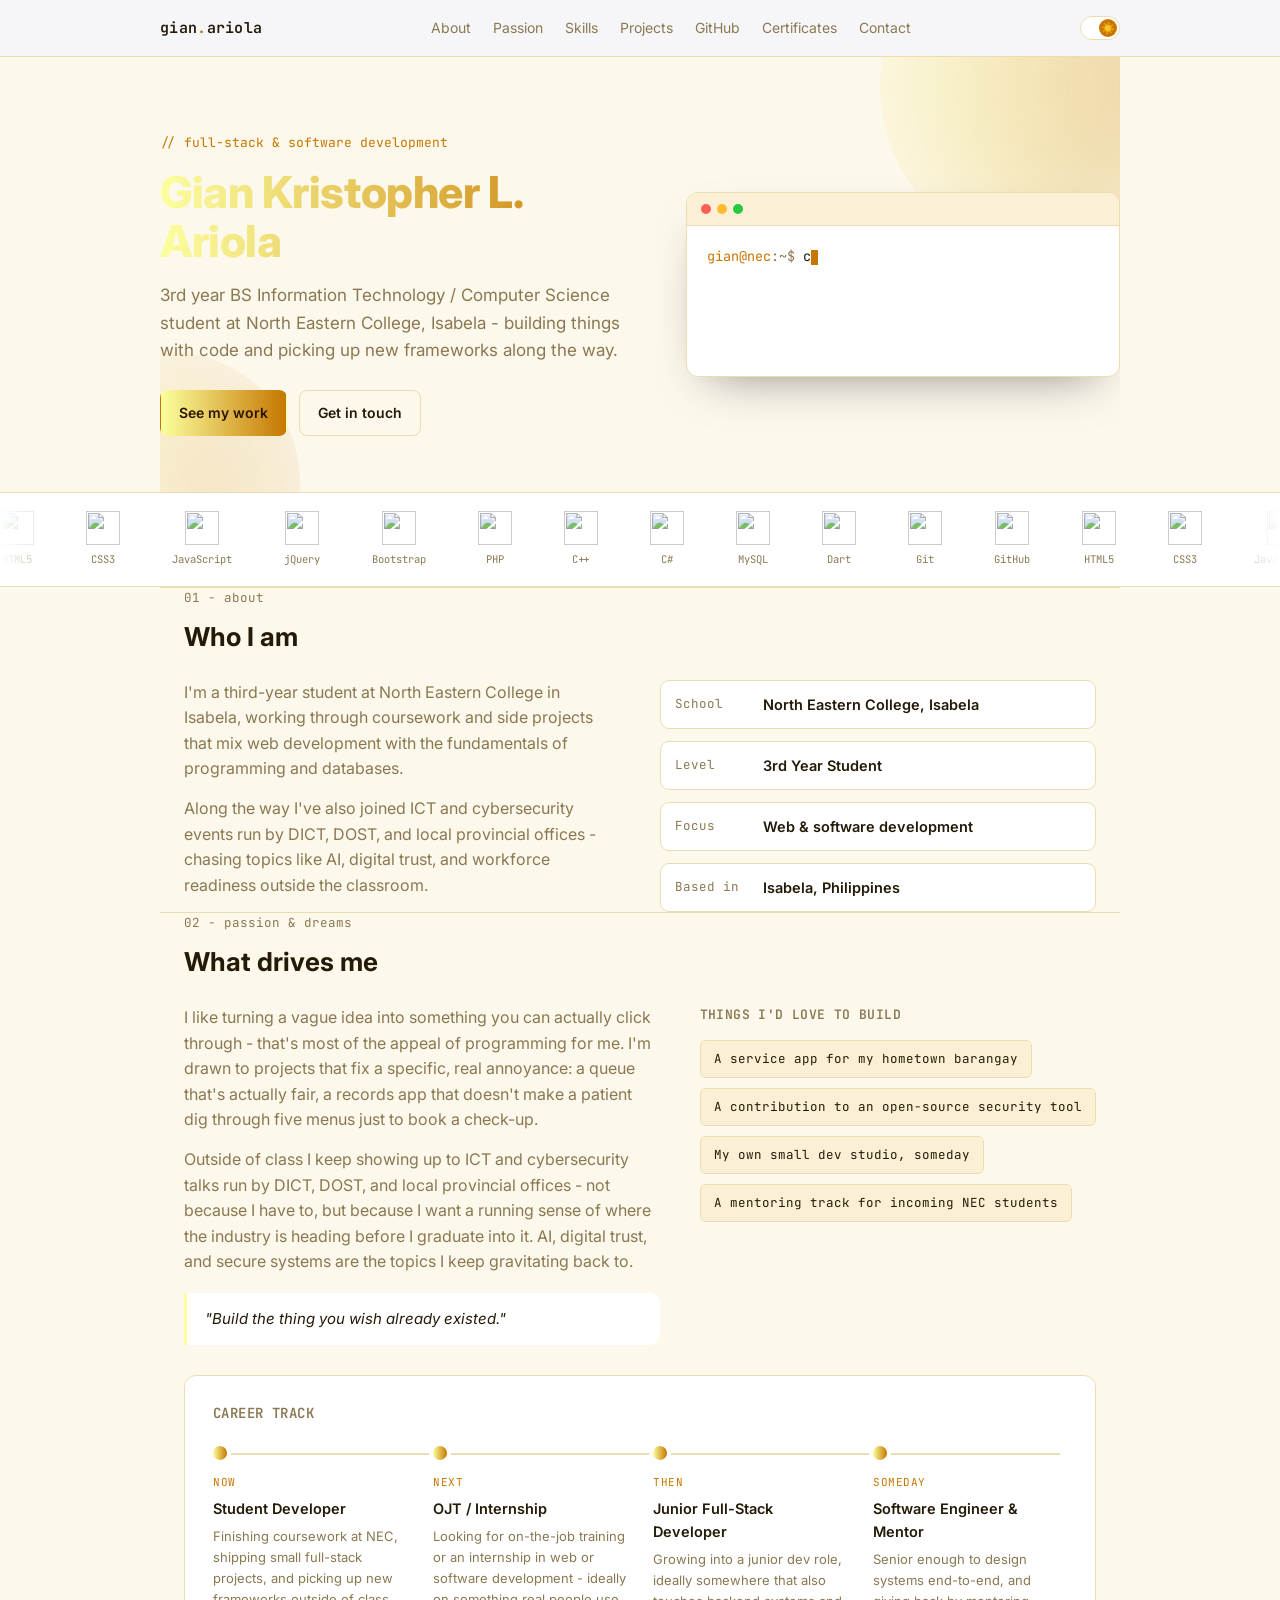
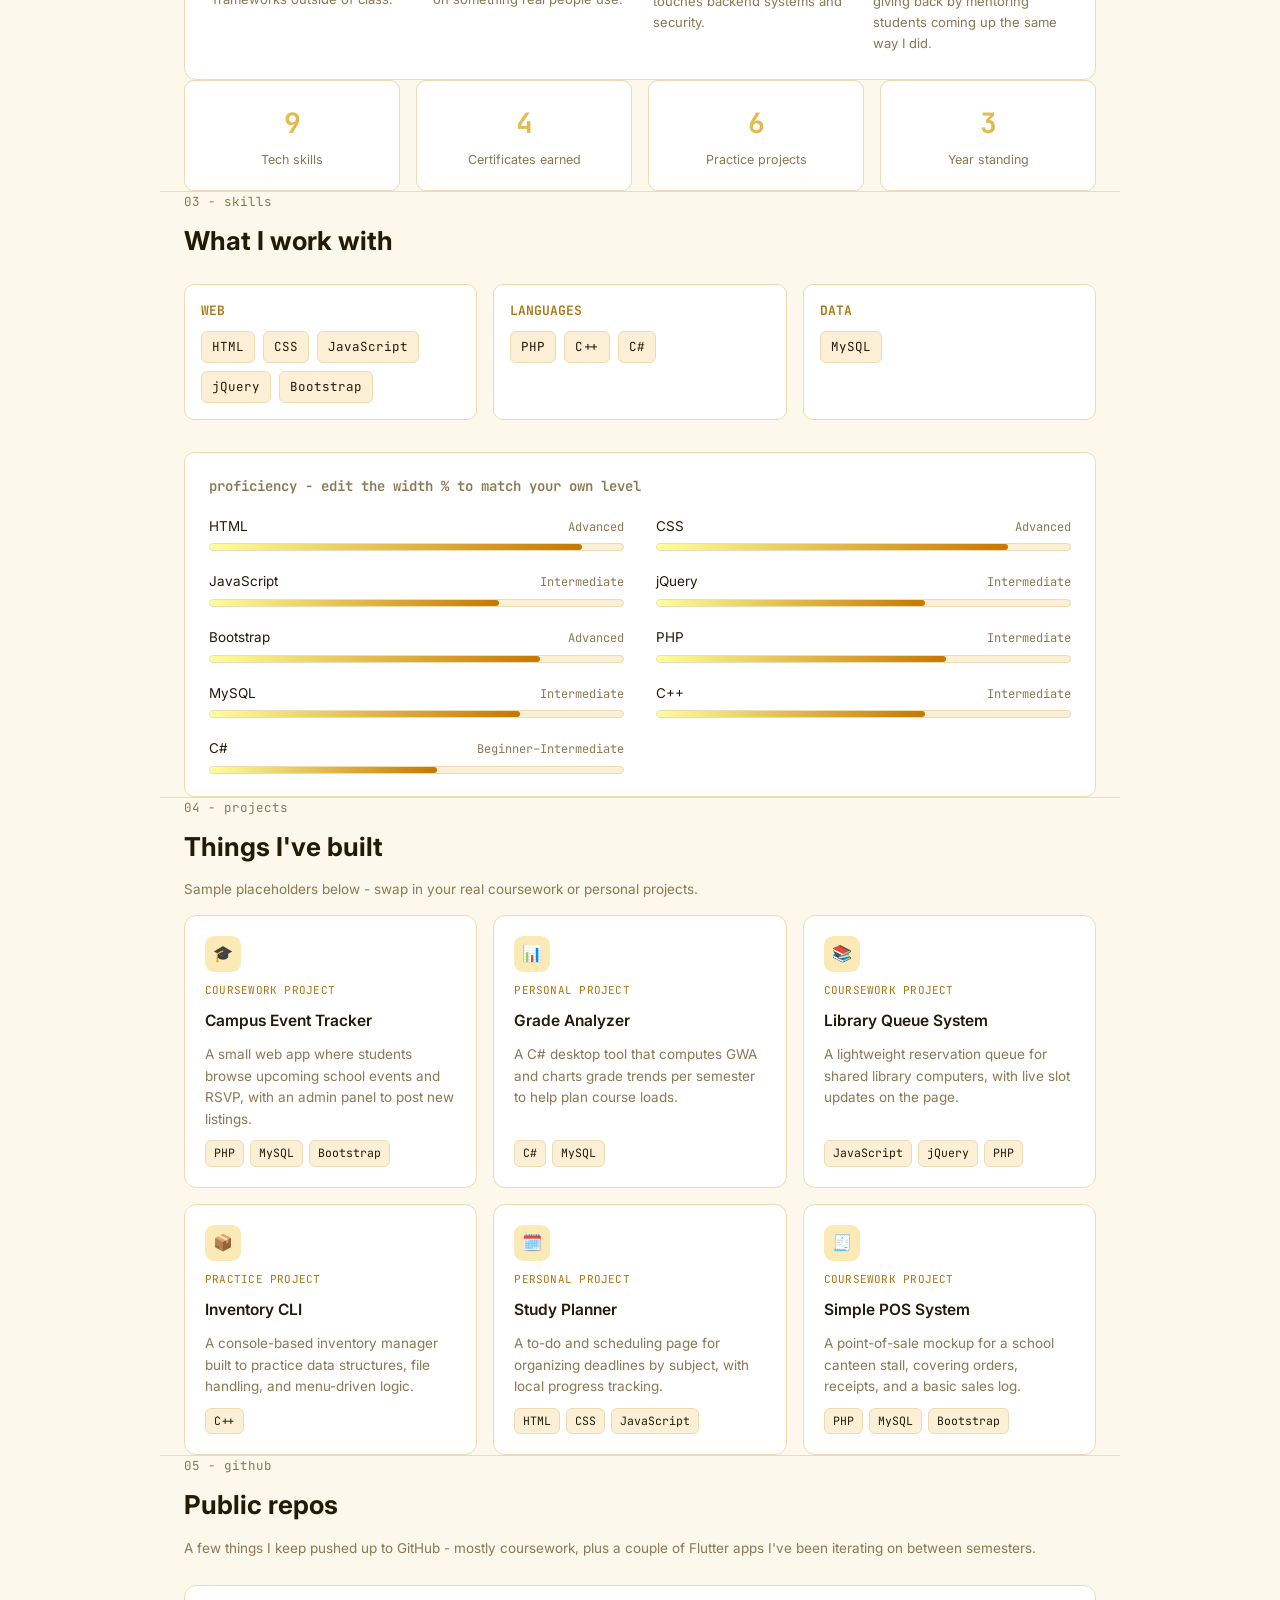
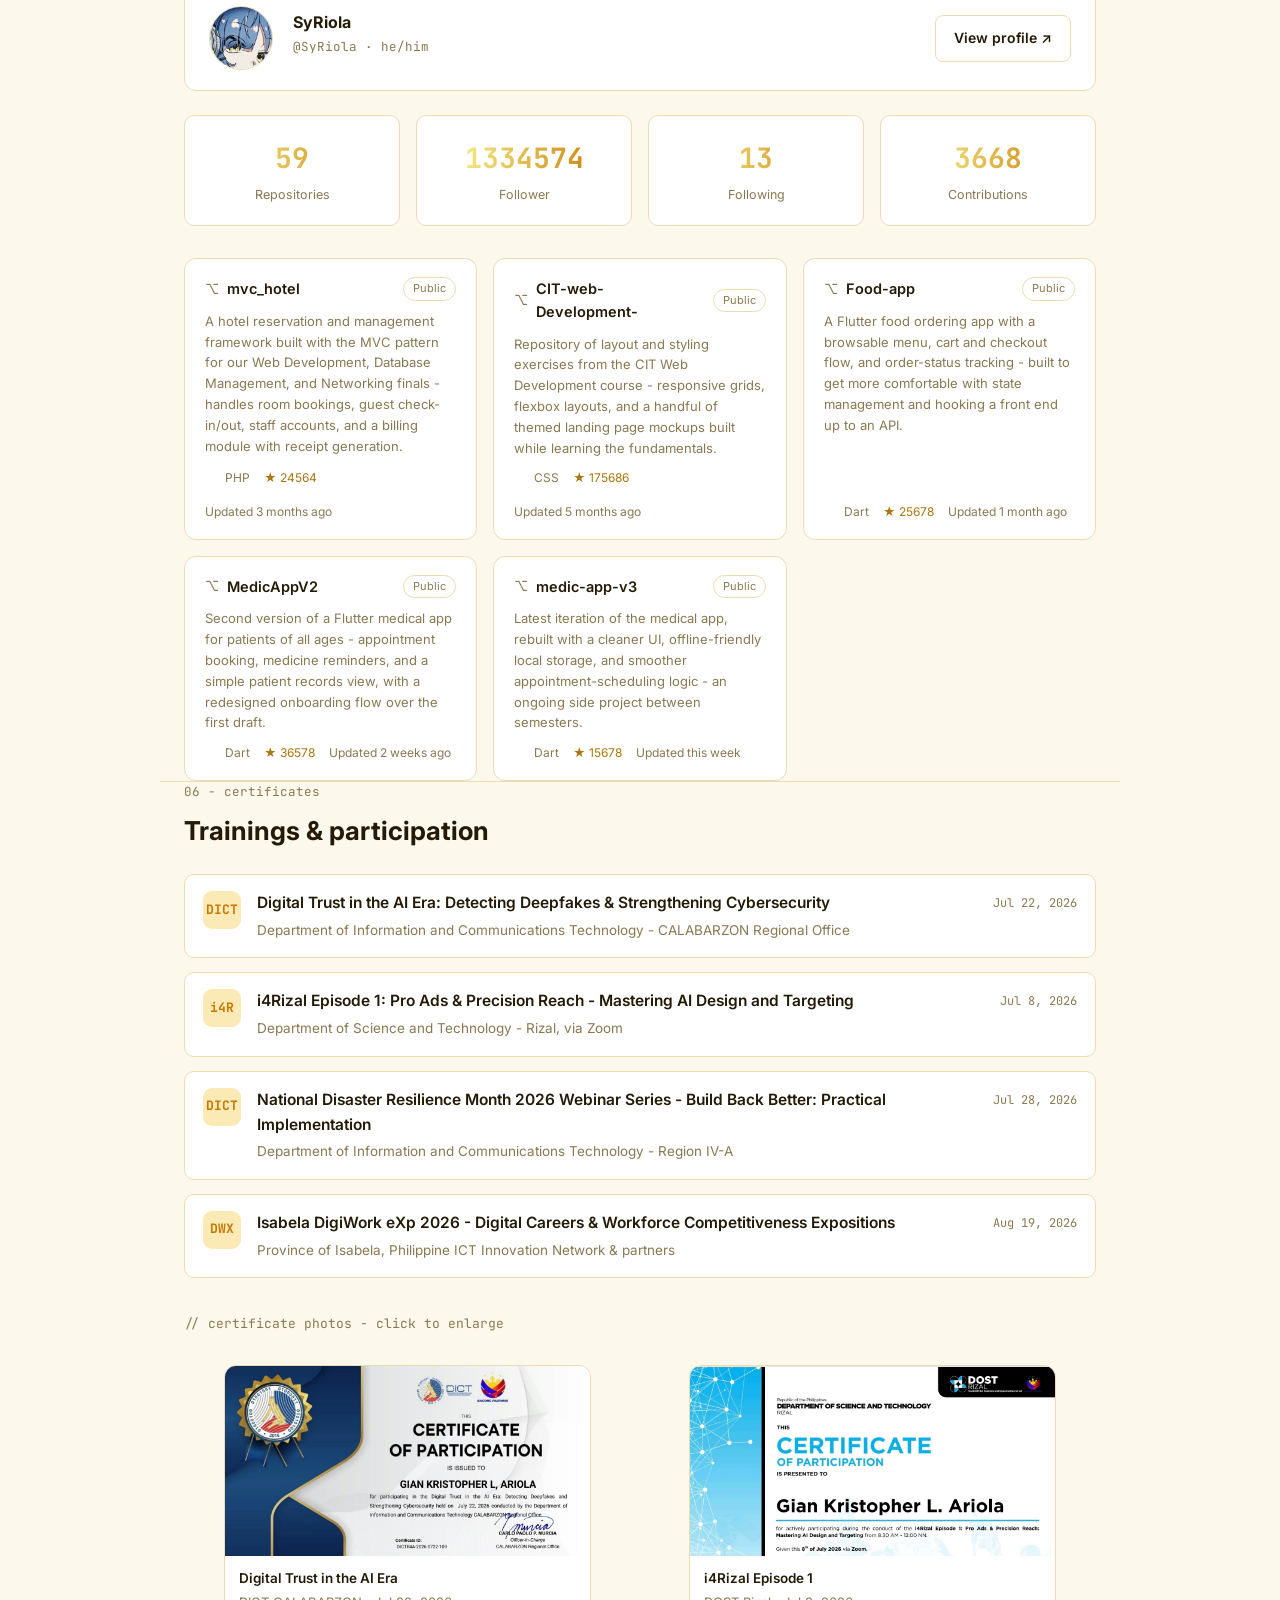
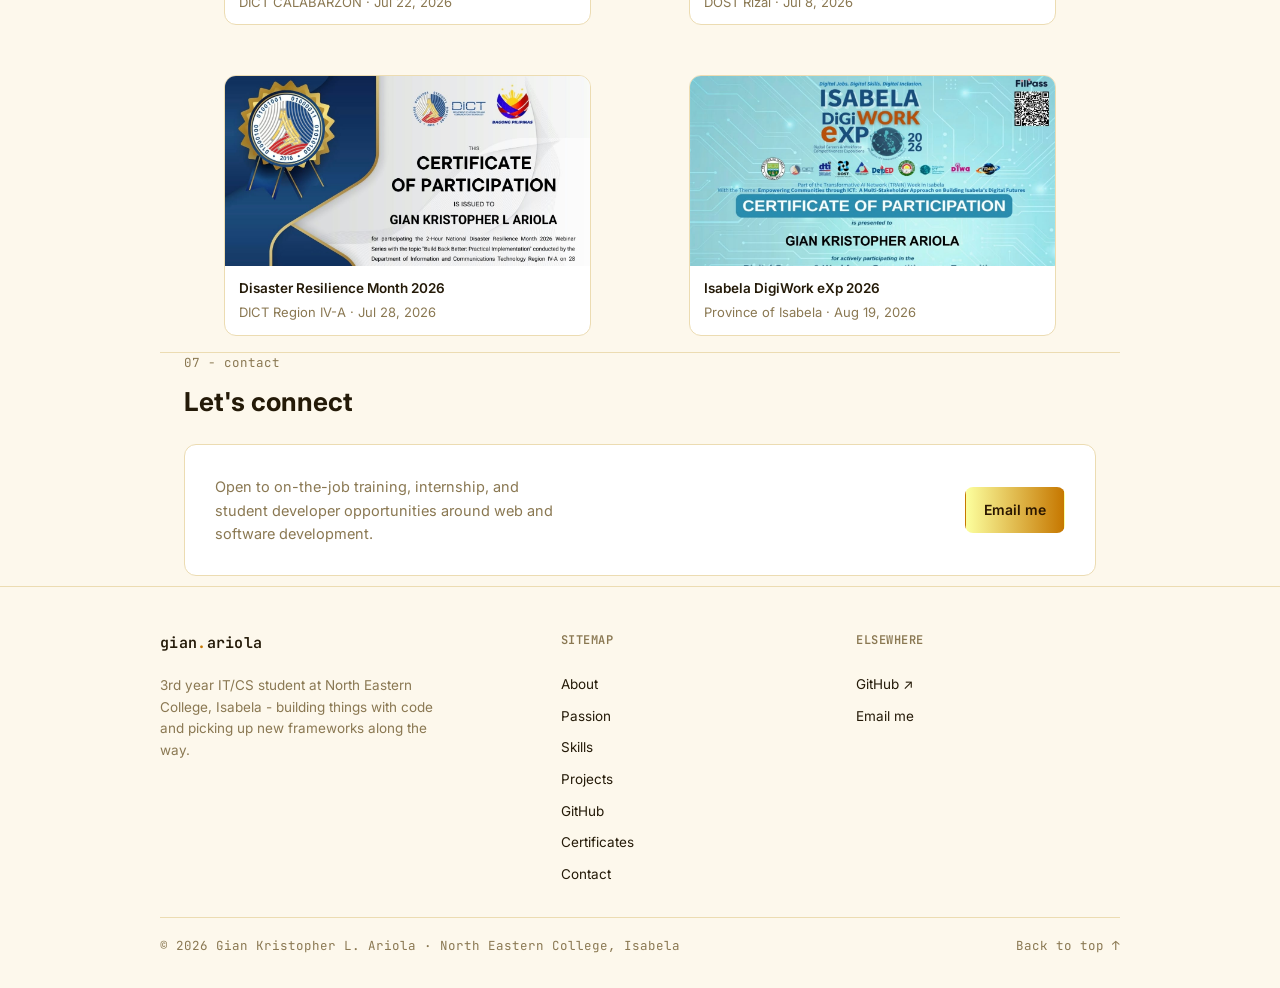
==== portfolio/index.html @ 64e3a9a3 "Add files via upload" ====
<!DOCTYPE html>
<html lang="en">
<head>
<meta charset="UTF-8">
<meta name="viewport" content="width=device-width, initial-scale=1, viewport-fit=cover">
<title>Gian Kristopher Ariola - Portfolio</title>
<link rel="preconnect" href="https://fonts.googleapis.com">
<link rel="preconnect" href="https://fonts.gstatic.com" crossorigin>
<link href="https://fonts.googleapis.com/css2?family=Inter:wght@400;500;600;700;800&family=JetBrains+Mono:wght@400;500;600;700&display=swap" rel="stylesheet">
<link rel="stylesheet" href="style.css">
</head>
<body id="top">

<header class="nav">
  <div class="navbar wrap" style="padding-left:0;padding-right:0;position:relative;">
    <div class="brand">gian<span class="dot">.</span>ariola</div>
    <nav class="links">
      <a href="#about">About</a>
      <a href="#passion">Passion</a>
      <a href="#skills">Skills</a>
      <a href="#projects">Projects</a>
      <a href="#github">GitHub</a>
      <a href="#certs">Certificates</a>
      <a href="#contact">Contact</a>
    </nav>
    <button class="theme-toggle" id="themeBtn" aria-label="Toggle dark and light mode">
      <span class="knob" id="themeKnob">🌙</span>
    </button>
  </div>
</header>

<main>
  <section class="hero wrap" style="border-top:none;">
    <div class="blob blob-1"></div>
    <div class="blob blob-2"></div>
    <div class="hero-grid">
      <div>
        <p class="kicker">// full-stack &amp; software development</p>
        <h1>Gian Kristopher L. Ariola</h1>
        <p class="lede">3rd year BS Information Technology / Computer Science student at North Eastern College, Isabela - building things with code and picking up new frameworks along the way.</p>
        <div class="cta-row">
          <a class="btn btn-primary" href="#projects">See my work</a>
          <a class="btn btn-ghost" href="#contact">Get in touch</a>
        </div>
      </div>
      <div class="term">
        <div class="term-bar">
          <span class="term-dot" style="background:#ff5f57;"></span>
          <span class="term-dot" style="background:#febc2e;"></span>
          <span class="term-dot" style="background:#28c840;"></span>
        </div>
        <div class="term-body" id="termBody">
          <div class="typeline"><span class="p">gian@nec</span><span class="c">:~$</span> <span id="typed"></span><span class="caret"></span></div>
        </div>
      </div>
    </div>
  </section>

  <div class="logo-marquee" aria-hidden="true">
    <div class="logo-track">
      <div class="logo-item"><img src="https://cdn.jsdelivr.net/gh/devicons/devicon/icons/html5/html5-original.svg" alt=""><span>HTML5</span></div>
      <div class="logo-item"><img src="https://cdn.jsdelivr.net/gh/devicons/devicon/icons/css3/css3-original.svg" alt=""><span>CSS3</span></div>
      <div class="logo-item"><img src="https://cdn.jsdelivr.net/gh/devicons/devicon/icons/javascript/javascript-original.svg" alt=""><span>JavaScript</span></div>
      <div class="logo-item"><img src="https://cdn.jsdelivr.net/gh/devicons/devicon/icons/jquery/jquery-original.svg" alt=""><span>jQuery</span></div>
      <div class="logo-item"><img src="https://cdn.jsdelivr.net/gh/devicons/devicon/icons/bootstrap/bootstrap-original.svg" alt=""><span>Bootstrap</span></div>
      <div class="logo-item"><img src="https://cdn.jsdelivr.net/gh/devicons/devicon/icons/php/php-original.svg" alt=""><span>PHP</span></div>
      <div class="logo-item"><img src="https://cdn.jsdelivr.net/gh/devicons/devicon/icons/cplusplus/cplusplus-original.svg" alt=""><span>C++</span></div>
      <div class="logo-item"><img src="https://cdn.jsdelivr.net/gh/devicons/devicon/icons/csharp/csharp-original.svg" alt=""><span>C#</span></div>
      <div class="logo-item"><img src="https://cdn.jsdelivr.net/gh/devicons/devicon/icons/mysql/mysql-original.svg" alt=""><span>MySQL</span></div>
      <div class="logo-item"><img src="https://cdn.jsdelivr.net/gh/devicons/devicon/icons/dart/dart-original.svg" alt=""><span>Dart</span></div>
      <div class="logo-item"><img src="https://cdn.jsdelivr.net/gh/devicons/devicon/icons/git/git-original.svg" alt=""><span>Git</span></div>
      <div class="logo-item"><img src="https://cdn.jsdelivr.net/gh/devicons/devicon/icons/github/github-original.svg" alt=""><span>GitHub</span></div>
      <!-- duplicate set for a seamless loop -->
      <div class="logo-item" aria-hidden="true"><img src="https://cdn.jsdelivr.net/gh/devicons/devicon/icons/html5/html5-original.svg" alt=""><span>HTML5</span></div>
      <div class="logo-item" aria-hidden="true"><img src="https://cdn.jsdelivr.net/gh/devicons/devicon/icons/css3/css3-original.svg" alt=""><span>CSS3</span></div>
      <div class="logo-item" aria-hidden="true"><img src="https://cdn.jsdelivr.net/gh/devicons/devicon/icons/javascript/javascript-original.svg" alt=""><span>JavaScript</span></div>
      <div class="logo-item" aria-hidden="true"><img src="https://cdn.jsdelivr.net/gh/devicons/devicon/icons/jquery/jquery-original.svg" alt=""><span>jQuery</span></div>
      <div class="logo-item" aria-hidden="true"><img src="https://cdn.jsdelivr.net/gh/devicons/devicon/icons/bootstrap/bootstrap-original.svg" alt=""><span>Bootstrap</span></div>
      <div class="logo-item" aria-hidden="true"><img src="https://cdn.jsdelivr.net/gh/devicons/devicon/icons/php/php-original.svg" alt=""><span>PHP</span></div>
      <div class="logo-item" aria-hidden="true"><img src="https://cdn.jsdelivr.net/gh/devicons/devicon/icons/cplusplus/cplusplus-original.svg" alt=""><span>C++</span></div>
      <div class="logo-item" aria-hidden="true"><img src="https://cdn.jsdelivr.net/gh/devicons/devicon/icons/csharp/csharp-original.svg" alt=""><span>C#</span></div>
      <div class="logo-item" aria-hidden="true"><img src="https://cdn.jsdelivr.net/gh/devicons/devicon/icons/mysql/mysql-original.svg" alt=""><span>MySQL</span></div>
      <div class="logo-item" aria-hidden="true"><img src="https://cdn.jsdelivr.net/gh/devicons/devicon/icons/dart/dart-original.svg" alt=""><span>Dart</span></div>
      <div class="logo-item" aria-hidden="true"><img src="https://cdn.jsdelivr.net/gh/devicons/devicon/icons/git/git-original.svg" alt=""><span>Git</span></div>
      <div class="logo-item" aria-hidden="true"><img src="https://cdn.jsdelivr.net/gh/devicons/devicon/icons/github/github-original.svg" alt=""><span>GitHub</span></div>
    </div>
  </div>

  <section id="about" class="wrap reveal">
    <p class="eyebrow">01 - about</p>
    <h2>Who I am</h2>
    <div class="about-grid">
      <div>
        <p>I'm a third-year student at North Eastern College in Isabela, working through coursework and side projects that mix web development with the fundamentals of programming and databases.</p>
        <p>Along the way I've also joined ICT and cybersecurity events run by DICT, DOST, and local provincial offices - chasing topics like AI, digital trust, and workforce readiness outside the classroom.</p>
      </div>
      <ul class="fact-list">
        <li><span class="k">School</span><b>North Eastern College, Isabela</b></li>
        <li><span class="k">Level</span><b>3rd Year Student</b></li>
        <li><span class="k">Focus</span><b>Web &amp; software development</b></li>
        <li><span class="k">Based in</span><b>Isabela, Philippines</b></li>
      </ul>
    </div>
  </section>

  <section id="passion" class="wrap reveal">
    <p class="eyebrow">02 - passion &amp; dreams</p>
    <h2>What drives me</h2>
    <div class="passion-grid">
      <div class="passion-text">
        <p>I like turning a vague idea into something you can actually click through - that's most of the appeal of programming for me. I'm drawn to projects that fix a specific, real annoyance: a queue that's actually fair, a records app that doesn't make a patient dig through five menus just to book a check-up.</p>
        <p>Outside of class I keep showing up to ICT and cybersecurity talks run by DICT, DOST, and local provincial offices - not because I have to, but because I want a running sense of where the industry is heading before I graduate into it. AI, digital trust, and secure systems are the topics I keep gravitating back to.</p>
        <div class="quote-card">"Build the thing you wish already existed."</div>
      </div>
      <div class="dream-tags">
        <h3>Things I'd love to build</h3>
        <div class="tag-row">
          <span class="tag">A service app for my hometown barangay</span>
          <span class="tag">A contribution to an open-source security tool</span>
          <span class="tag">My own small dev studio, someday</span>
          <span class="tag">A mentoring track for incoming NEC students</span>
        </div>
      </div>
    </div>

    <div class="career-track">
      <h3>Career track</h3>
      <div class="track-line">
        <div class="track-item">
          <div class="track-dot"></div>
          <span class="track-stage">Now</span>
          <h4>Student Developer</h4>
          <p>Finishing coursework at NEC, shipping small full-stack projects, and picking up new frameworks outside of class.</p>
        </div>
        <div class="track-item">
          <div class="track-dot"></div>
          <span class="track-stage">Next</span>
          <h4>OJT / Internship</h4>
          <p>Looking for on-the-job training or an internship in web or software development - ideally on something real people use.</p>
        </div>
        <div class="track-item">
          <div class="track-dot"></div>
          <span class="track-stage">Then</span>
          <h4>Junior Full-Stack Developer</h4>
          <p>Growing into a junior dev role, ideally somewhere that also touches backend systems and security.</p>
        </div>
        <div class="track-item">
          <div class="track-dot"></div>
          <span class="track-stage">Someday</span>
          <h4>Software Engineer &amp; Mentor</h4>
          <p>Senior enough to design systems end-to-end, and giving back by mentoring students coming up the same way I did.</p>
        </div>
      </div>
    </div>
  </section>

  <section class="wrap reveal" style="padding-top:0; border-top:none;">
    <div class="stats">
      <div class="stat"><div class="num" data-count="9">0</div><div class="label">Tech skills</div></div>
      <div class="stat"><div class="num" data-count="4">0</div><div class="label">Certificates earned</div></div>
      <div class="stat"><div class="num" data-count="6">0</div><div class="label">Practice projects</div></div>
      <div class="stat"><div class="num" data-count="3">0</div><div class="label">Year standing</div></div>
    </div>
  </section>

  <section id="skills" class="wrap reveal">
    <p class="eyebrow">03 - skills</p>
    <h2>What I work with</h2>

    <div class="skill-groups">
      <div class="skill-card">
        <h3>WEB</h3>
        <div class="tag-row">
          <span class="tag">HTML</span>
          <span class="tag">CSS</span>
          <span class="tag">JavaScript</span>
          <span class="tag">jQuery</span>
          <span class="tag">Bootstrap</span>
        </div>
      </div>
      <div class="skill-card">
        <h3>LANGUAGES</h3>
        <div class="tag-row">
          <span class="tag">PHP</span>
          <span class="tag">C++</span>
          <span class="tag">C#</span>
        </div>
      </div>
      <div class="skill-card">
        <h3>DATA</h3>
        <div class="tag-row">
          <span class="tag">MySQL</span>
        </div>
      </div>
    </div>

    <div class="prof-block">
      <h3>proficiency - edit the width % to match your own level</h3>
      <div class="prof-grid">
        <div class="prof-row">
          <div class="prof-top"><span>HTML</span><span class="lvl">Advanced</span></div>
          <div class="prof-bar"><div class="prof-fill" data-level="90"></div></div>
        </div>
        <div class="prof-row">
          <div class="prof-top"><span>CSS</span><span class="lvl">Advanced</span></div>
          <div class="prof-bar"><div class="prof-fill" data-level="85"></div></div>
        </div>
        <div class="prof-row">
          <div class="prof-top"><span>JavaScript</span><span class="lvl">Intermediate</span></div>
          <div class="prof-bar"><div class="prof-fill" data-level="70"></div></div>
        </div>
        <div class="prof-row">
          <div class="prof-top"><span>jQuery</span><span class="lvl">Intermediate</span></div>
          <div class="prof-bar"><div class="prof-fill" data-level="65"></div></div>
        </div>
        <div class="prof-row">
          <div class="prof-top"><span>Bootstrap</span><span class="lvl">Advanced</span></div>
          <div class="prof-bar"><div class="prof-fill" data-level="80"></div></div>
        </div>
        <div class="prof-row">
          <div class="prof-top"><span>PHP</span><span class="lvl">Intermediate</span></div>
          <div class="prof-bar"><div class="prof-fill" data-level="70"></div></div>
        </div>
        <div class="prof-row">
          <div class="prof-top"><span>MySQL</span><span class="lvl">Intermediate</span></div>
          <div class="prof-bar"><div class="prof-fill" data-level="75"></div></div>
        </div>
        <div class="prof-row">
          <div class="prof-top"><span>C++</span><span class="lvl">Intermediate</span></div>
          <div class="prof-bar"><div class="prof-fill" data-level="65"></div></div>
        </div>
        <div class="prof-row">
          <div class="prof-top"><span>C#</span><span class="lvl">Beginner–Intermediate</span></div>
          <div class="prof-bar"><div class="prof-fill" data-level="55"></div></div>
        </div>
      </div>
    </div>
  </section>

  <section id="projects" class="wrap reveal">
    <p class="eyebrow">04 - projects</p>
    <h2>Things I've built</h2>
    <p style="color:var(--muted); font-size:13.5px; margin-top:-10px;">Sample placeholders below - swap in your real coursework or personal projects.</p>
    <div class="project-grid">
      <div class="project-card">
        <div class="project-icon">🎓</div>
        <span class="project-status">COURSEWORK PROJECT</span>
        <h4>Campus Event Tracker</h4>
        <p class="desc">A small web app where students browse upcoming school events and RSVP, with an admin panel to post new listings.</p>
        <div class="project-tags">
          <span class="tag">PHP</span><span class="tag">MySQL</span><span class="tag">Bootstrap</span>
        </div>
      </div>
      <div class="project-card">
        <div class="project-icon">📊</div>
        <span class="project-status">PERSONAL PROJECT</span>
        <h4>Grade Analyzer</h4>
        <p class="desc">A C# desktop tool that computes GWA and charts grade trends per semester to help plan course loads.</p>
        <div class="project-tags">
          <span class="tag">C#</span><span class="tag">MySQL</span>
        </div>
      </div>
      <div class="project-card">
        <div class="project-icon">📚</div>
        <span class="project-status">COURSEWORK PROJECT</span>
        <h4>Library Queue System</h4>
        <p class="desc">A lightweight reservation queue for shared library computers, with live slot updates on the page.</p>
        <div class="project-tags">
          <span class="tag">JavaScript</span><span class="tag">jQuery</span><span class="tag">PHP</span>
        </div>
      </div>
      <div class="project-card">
        <div class="project-icon">📦</div>
        <span class="project-status">PRACTICE PROJECT</span>
        <h4>Inventory CLI</h4>
        <p class="desc">A console-based inventory manager built to practice data structures, file handling, and menu-driven logic.</p>
        <div class="project-tags">
          <span class="tag">C++</span>
        </div>
      </div>
      <div class="project-card">
        <div class="project-icon">🗓️</div>
        <span class="project-status">PERSONAL PROJECT</span>
        <h4>Study Planner</h4>
        <p class="desc">A to-do and scheduling page for organizing deadlines by subject, with local progress tracking.</p>
        <div class="project-tags">
          <span class="tag">HTML</span><span class="tag">CSS</span><span class="tag">JavaScript</span>
        </div>
      </div>
      <div class="project-card">
        <div class="project-icon">🧾</div>
        <span class="project-status">COURSEWORK PROJECT</span>
        <h4>Simple POS System</h4>
        <p class="desc">A point-of-sale mockup for a school canteen stall, covering orders, receipts, and a basic sales log.</p>
        <div class="project-tags">
          <span class="tag">PHP</span><span class="tag">MySQL</span><span class="tag">Bootstrap</span>
        </div>
      </div>
    </div>
  </section>

  <section id="github" class="wrap reveal">
    <p class="eyebrow">05 - github</p>
    <h2>Public repos</h2>
    <p style="color:var(--muted); font-size:13.5px; margin-top:-10px; margin-bottom:26px;">A few things I keep pushed up to GitHub - mostly coursework, plus a couple of Flutter apps I've been iterating on between semesters.</p>

    <div class="gh-profile">
      <img src="assets/avatar.jpg" alt="GitHub avatar for SyRiola" class="gh-avatar">
      <div class="gh-profile-info">
        <div class="gh-name">SyRiola</div>
        <div class="gh-handle mono">@SyRiola · he/him</div>
      </div>
      <a class="btn btn-ghost gh-link" href="https://github.com/SyRiola" target="_blank" rel="noopener">View profile ↗</a>
    </div>

    <div class="stats" style="margin-bottom:32px;">
      <div class="stat"><div class="num" data-count="59">0</div><div class="label">Repositories</div></div>
      <div class="stat"><div class="num" data-count="1334574">0</div><div class="label">Follower</div></div>
      <div class="stat"><div class="num" data-count="13">0</div><div class="label">Following</div></div>
      <div class="stat"><div class="num" data-count="3668">0</div><div class="label">Contributions</div></div>
    </div>

    <div class="repo-grid">
      <a class="repo-card" href="https://github.com/SyRiola/mvc_hotel" target="_blank" rel="noopener">
        <div class="repo-top">
          <span class="repo-icon">⌥</span>
          <span class="repo-name">mvc_hotel</span>
          <span class="repo-visibility">Public</span>
        </div>
        <p class="repo-desc">A hotel reservation and management framework built with the MVC pattern for our Web Development, Database Management, and Networking finals - handles room bookings, guest check-in/out, staff accounts, and a billing module with receipt generation.</p>
        <div class="repo-meta">
          <span class="repo-lang"><img class="lang-logo" src="https://cdn.jsdelivr.net/gh/devicons/devicon/icons/php/php-original.svg" alt=""> PHP</span>
          <span class="repo-star">★ 24564</span>
          <span class="repo-updated">Updated 3 months ago</span>
        </div>
      </a>
      <a class="repo-card" href="https://github.com/SyRiola/CIT-web-Development-" target="_blank" rel="noopener">
        <div class="repo-top">
          <span class="repo-icon">⌥</span>
          <span class="repo-name">CIT-web-Development-</span>
          <span class="repo-visibility">Public</span>
        </div>
        <p class="repo-desc">Repository of layout and styling exercises from the CIT Web Development course - responsive grids, flexbox layouts, and a handful of themed landing page mockups built while learning the fundamentals.</p>
        <div class="repo-meta">
          <span class="repo-lang"><img class="lang-logo" src="https://cdn.jsdelivr.net/gh/devicons/devicon/icons/css3/css3-original.svg" alt=""> CSS</span>
          <span class="repo-star">★ 175686</span>
          <span class="repo-updated">Updated 5 months ago</span>
        </div>
      </a>
      <a class="repo-card" href="https://github.com/SyRiola/Food-app" target="_blank" rel="noopener">
        <div class="repo-top">
          <span class="repo-icon">⌥</span>
          <span class="repo-name">Food-app</span>
          <span class="repo-visibility">Public</span>
        </div>
        <p class="repo-desc">A Flutter food ordering app with a browsable menu, cart and checkout flow, and order-status tracking - built to get more comfortable with state management and hooking a front end up to an API.</p>
        <div class="repo-meta">
          <span class="repo-lang"><img class="lang-logo" src="https://cdn.jsdelivr.net/gh/devicons/devicon/icons/dart/dart-original.svg" alt=""> Dart</span>
          <span class="repo-star">★ 25678</span>
          <span class="repo-updated">Updated 1 month ago</span>
        </div>
      </a>
      <a class="repo-card" href="https://github.com/SyRiola/MedicAppV2" target="_blank" rel="noopener">
        <div class="repo-top">
          <span class="repo-icon">⌥</span>
          <span class="repo-name">MedicAppV2</span>
          <span class="repo-visibility">Public</span>
        </div>
        <p class="repo-desc">Second version of a Flutter medical app for patients of all ages - appointment booking, medicine reminders, and a simple patient records view, with a redesigned onboarding flow over the first draft.</p>
        <div class="repo-meta">
          <span class="repo-lang"><img class="lang-logo" src="https://cdn.jsdelivr.net/gh/devicons/devicon/icons/dart/dart-original.svg" alt=""> Dart</span>
          <span class="repo-star">★ 36578</span>
          <span class="repo-updated">Updated 2 weeks ago</span>
        </div>
      </a>
      <a class="repo-card" href="https://github.com/SyRiola/medic-app-v3" target="_blank" rel="noopener">
        <div class="repo-top">
          <span class="repo-icon">⌥</span>
          <span class="repo-name">medic-app-v3</span>
          <span class="repo-visibility">Public</span>
        </div>
        <p class="repo-desc">Latest iteration of the medical app, rebuilt with a cleaner UI, offline-friendly local storage, and smoother appointment-scheduling logic - an ongoing side project between semesters.</p>
        <div class="repo-meta">
          <span class="repo-lang"><img class="lang-logo" src="https://cdn.jsdelivr.net/gh/devicons/devicon/icons/dart/dart-original.svg" alt=""> Dart</span>
          <span class="repo-star">★ 15678</span>
          <span class="repo-updated">Updated this week</span>
        </div>
      </a>
    </div>
  </section>

  <section id="certs" class="wrap reveal">
    <p class="eyebrow">06 - certificates</p>
    <h2>Trainings &amp; participation</h2>

    <div class="cert-list">
      <div class="cert">
        <div class="cert-badge">DICT</div>
        <div>
          <h4>Digital Trust in the AI Era: Detecting Deepfakes &amp; Strengthening Cybersecurity</h4>
          <p>Department of Information and Communications Technology - CALABARZON Regional Office</p>
        </div>
        <div class="cert-date">Jul 22, 2026</div>
      </div>
      <div class="cert">
        <div class="cert-badge">i4R</div>
        <div>
          <h4>i4Rizal Episode 1: Pro Ads &amp; Precision Reach - Mastering AI Design and Targeting</h4>
          <p>Department of Science and Technology - Rizal, via Zoom</p>
        </div>
        <div class="cert-date">Jul 8, 2026</div>
      </div>
      <div class="cert">
        <div class="cert-badge">DICT</div>
        <div>
          <h4>National Disaster Resilience Month 2026 Webinar Series - Build Back Better: Practical Implementation</h4>
          <p>Department of Information and Communications Technology - Region IV-A</p>
        </div>
        <div class="cert-date">Jul 28, 2026</div>
      </div>
      <div class="cert">
        <div class="cert-badge">DWX</div>
        <div>
          <h4>Isabela DigiWork eXp 2026 - Digital Careers &amp; Workforce Competitiveness Expositions</h4>
          <p>Province of Isabela, Philippine ICT Innovation Network &amp; partners</p>
        </div>
        <div class="cert-date">Aug 19, 2026</div>
      </div>
    </div>

    <p class="gallery-label">// certificate photos - click to enlarge</p>
    <div class="cert-gallery">
      <figure class="cert-photo" onclick="openLightbox('certificates/cert-dict-deepfakes.jpg')">
        <div class="img-wrap"><img src="certificates/cert-dict-deepfakes.jpg" alt="Certificate: Digital Trust in the AI Era"></div>
        <figcaption><b>Digital Trust in the AI Era</b>DICT CALABARZON · Jul 22, 2026</figcaption>
      </figure>
      <figure class="cert-photo" onclick="openLightbox('certificates/cert-dost-i4rizal.jpg')">
        <div class="img-wrap"><img src="certificates/cert-dost-i4rizal.jpg" alt="Certificate: i4Rizal Episode 1"></div>
        <figcaption><b>i4Rizal Episode 1</b>DOST Rizal · Jul 8, 2026</figcaption>
      </figure>
      <figure class="cert-photo" onclick="openLightbox('certificates/cert-dict-disaster-resilience.jpg')">
        <div class="img-wrap"><img src="certificates/cert-dict-disaster-resilience.jpg" alt="Certificate: National Disaster Resilience Month 2026"></div>
        <figcaption><b>Disaster Resilience Month 2026</b>DICT Region IV-A · Jul 28, 2026</figcaption>
      </figure>
      <figure class="cert-photo" onclick="openLightbox('certificates/cert-digiwork-expo.jpg')">
        <div class="img-wrap"><img src="certificates/cert-digiwork-expo.jpg" alt="Certificate: Isabela DigiWork eXp 2026"></div>
        <figcaption><b>Isabela DigiWork eXp 2026</b>Province of Isabela · Aug 19, 2026</figcaption>
      </figure>
    </div>
  </section>

  <section id="contact" class="wrap reveal">
    <p class="eyebrow">07 - contact</p>
    <h2>Let's connect</h2>
    <div class="contact-box">
      <p>Open to on-the-job training, internship, and student developer opportunities around web and software development.</p>
      <a class="btn btn-primary" href="mailto:hello@example.com">Email me</a>
    </div>
  </section>
</main>

<footer>
  <div class="wrap footer-grid">
    <div class="footer-col footer-brand">
      <div class="brand">gian<span class="dot">.</span>ariola</div>
      <p>3rd year IT/CS student at North Eastern College, Isabela - building things with code and picking up new frameworks along the way.</p>
    </div>
    <div class="footer-col">
      <h4>Sitemap</h4>
      <a href="#about">About</a>
      <a href="#passion">Passion</a>
      <a href="#skills">Skills</a>
      <a href="#projects">Projects</a>
      <a href="#github">GitHub</a>
      <a href="#certs">Certificates</a>
      <a href="#contact">Contact</a>
    </div>
    <div class="footer-col">
      <h4>Elsewhere</h4>
      <a href="https://github.com/SyRiola" target="_blank" rel="noopener">GitHub ↗</a>
      <a href="mailto:hello@example.com">Email me</a>
    </div>
  </div>
  <div class="wrap footer-bottom">
    <span>© 2026 Gian Kristopher L. Ariola · North Eastern College, Isabela</span>
    <a href="#top">Back to top ↑</a>
  </div>
</footer>

<div class="lightbox" id="lightbox" onclick="closeLightbox(event)">
  <button class="lightbox-close" onclick="closeLightbox(event)">✕</button>
  <img id="lightbox-img" src="" alt="Certificate preview">
</div>

<script>
  /* ---- theme toggle, remembers choice ---- */
  const themeBtn = document.getElementById('themeBtn');
  const themeKnob = document.getElementById('themeKnob');
  const root = document.documentElement;

  function applyTheme(mode){
    root.setAttribute('data-theme', mode);
    themeKnob.textContent = mode === 'light' ? '☀️' : '🌙';
  }
  let savedTheme = null;
  try { savedTheme = localStorage.getItem('portfolio-theme'); } catch(e) {}
  if (savedTheme){
    applyTheme(savedTheme);
  } else {
    const prefersLight = window.matchMedia && window.matchMedia('(prefers-color-scheme: light)').matches;
    applyTheme(prefersLight ? 'light' : 'dark');
  }
  themeBtn.addEventListener('click', () => {
    const next = root.getAttribute('data-theme') === 'light' ? 'dark' : 'light';
    applyTheme(next);
    try { localStorage.setItem('portfolio-theme', next); } catch(e) {}
  });

  /* ---- terminal typing effect, cycles through a few lines ---- */
  const lines = [
    'whoami\n> Gian Kristopher L. Ariola',
    'cat status.txt\n> 3rd Year, North Eastern College - Isabela',
    'ls skills/\n> html css js php c++ c# mysql bootstrap jquery',
    './build --project "portfolio"\n> compiling ideas...'
  ];
  const typedEl = document.getElementById('typed');
  let lineIndex = 0, charIndex = 0, deleting = false;

  function typeLoop(){
    const full = lines[lineIndex];
    if (!deleting){
      charIndex++;
      typedEl.textContent = full.slice(0, charIndex);
      if (charIndex === full.length){
        deleting = true;
        setTimeout(typeLoop, 1600);
        return;
      }
      setTimeout(typeLoop, 26);
    } else {
      charIndex -= 3;
      if (charIndex < 0) charIndex = 0;
      typedEl.textContent = full.slice(0, charIndex);
      if (charIndex === 0){
        deleting = false;
        lineIndex = (lineIndex + 1) % lines.length;
        setTimeout(typeLoop, 300);
        return;
      }
      setTimeout(typeLoop, 12);
    }
  }
  typeLoop();

  /* ---- scroll reveal ---- */
  const revealEls = document.querySelectorAll('.reveal');
  if ('IntersectionObserver' in window){
    const io = new IntersectionObserver((entries) => {
      entries.forEach(entry => {
        if (entry.isIntersecting){
          entry.target.classList.add('in-view');
          io.unobserve(entry.target);
        }
      });
    }, { threshold: 0.12 });
    revealEls.forEach(el => io.observe(el));
  } else {
    revealEls.forEach(el => el.classList.add('in-view'));
  }

  /* ---- animated proficiency bars ---- */
  const profSection = document.getElementById('skills');
  let profAnimated = false;
  function animateProf(){
    if (profAnimated) return;
    profAnimated = true;
    document.querySelectorAll('.prof-fill').forEach(el => {
      const level = el.getAttribute('data-level');
      requestAnimationFrame(() => { el.style.width = level + '%'; });
    });
  }
  if ('IntersectionObserver' in window && profSection){
    const profIo = new IntersectionObserver((entries) => {
      entries.forEach(entry => { if (entry.isIntersecting) { animateProf(); profIo.disconnect(); } });
    }, { threshold: 0.2 });
    profIo.observe(profSection);
  } else {
    animateProf();
  }

  /* ---- count-up stats (supports multiple .stats blocks) ---- */
  function animateStatBlock(block){
    block.querySelectorAll('.stat .num').forEach(el => {
      const target = parseInt(el.getAttribute('data-count'), 10);
      const duration = 900;
      const start = performance.now();
      function step(now){
        const progress = Math.min((now - start) / duration, 1);
        el.textContent = Math.round(progress * target);
        if (progress < 1) requestAnimationFrame(step);
      }
      requestAnimationFrame(step);
    });
  }
  const statsBlocks = document.querySelectorAll('.stats');
  if ('IntersectionObserver' in window && statsBlocks.length){
    statsBlocks.forEach(block => {
      const statsIo = new IntersectionObserver((entries) => {
        entries.forEach(entry => { if (entry.isIntersecting) { animateStatBlock(block); statsIo.disconnect(); } });
      }, { threshold: 0.3 });
      statsIo.observe(block);
    });
  } else {
    statsBlocks.forEach(animateStatBlock);
  }

  /* ---- certificate lightbox ---- */
  function openLightbox(src){
    document.getElementById('lightbox-img').src = src;
    document.getElementById('lightbox').classList.add('open');
  }
  function closeLightbox(e){
    document.getElementById('lightbox').classList.remove('open');
  }
</script>
</body>
</html>
---- portfolio/style.css ----
:root{
  --bg:#130f0a;
  --surface:#1d1710;
  --surface-2:#272014;
  --line:#3b2f1c;
  --text:#f6efe0;
  --muted:#a89877;
  --accent:#f2b705;
  --accent-2:#c67700;
  --accent-dim:#4a3714;
  --amber:#fcff9e;
  --gradient: linear-gradient(90deg, #fcff9e 0%, #c67700 100%);
}
:root[data-theme="light"]{
  --bg:#fdf8ec; --surface:#ffffff; --surface-2:#fbf0d6; --line:#ecdcb2;
  --text:#241a08; --muted:#8a7852; --accent:#c67700; --accent-2:#8a5200; --accent-dim:#fbe9b6; --amber:#a9760f;
  --gradient: linear-gradient(90deg, #fcff9e 0%, #c67700 100%);
}
.gtext{
  background:var(--gradient); -webkit-background-clip:text; background-clip:text; color:transparent;
}
html{scroll-behavior:smooth;}
*{box-sizing:border-box;}
html,body{height:100%;}
body{
  margin:0; background:var(--bg); color:var(--text);
  font-family:'Inter',system-ui,-apple-system,sans-serif;
  line-height:1.6; -webkit-font-smoothing:antialiased;
  transition:background .35s ease, color .35s ease;
  overflow-x:hidden;
}
code,.mono{font-family:'JetBrains Mono',ui-monospace,monospace;}
a{color:inherit;}
img{max-width:100%; display:block;}
.wrap{max-width:960px; margin:0 auto; padding:0 24px; position:relative;}

@media (prefers-reduced-motion: reduce){
  *{animation-duration:.001ms !important; animation-iteration-count:1 !important; transition-duration:.001ms !important; scroll-behavior:auto !important;}
}

/* ---- Nav ---- */
header.nav{
  position:sticky; top:0; z-index:30;
  background:rgba(10,15,28,.82); backdrop-filter:blur(10px);
  border-bottom:1px solid var(--line);
  transition:background .35s ease, border-color .35s ease;
}
:root[data-theme="light"] header.nav{background:rgba(244,246,251,.82);}
.navbar{display:flex; align-items:center; justify-content:space-between; padding:16px 24px; gap:16px; flex-wrap:wrap;}
.brand{font-family:'JetBrains Mono',monospace; font-weight:600; font-size:15px; letter-spacing:.02em;}
.brand .dot{color:var(--accent);}
nav.links{display:flex; gap:22px; font-size:14px; color:var(--muted); flex-wrap:wrap;}
nav.links a{text-decoration:none; transition:color .15s; position:relative;}
nav.links a::after{
  content:""; position:absolute; left:0; right:100%; bottom:-4px; height:1px; background:var(--accent);
  transition:right .2s ease;
}
nav.links a:hover{color:var(--text);}
nav.links a:hover::after{right:0;}

.theme-toggle{
  border:1px solid var(--line); background:var(--surface); color:var(--muted);
  border-radius:20px; width:40px; height:24px; cursor:pointer; position:relative;
  transition:background .2s, border-color .2s;
  flex:none;
}
.theme-toggle .knob{
  position:absolute; top:2px; left:2px; width:18px; height:18px; border-radius:50%;
  background:var(--accent); display:flex; align-items:center; justify-content:center; font-size:11px;
  transition:transform .25s cubic-bezier(.4,0,.2,1);
}
:root[data-theme="light"] .theme-toggle .knob{transform:translateX(16px);}

/* ---- Hero ---- */
.hero{padding:76px 0 56px; position:relative; overflow:hidden; isolation:isolate;}
.blob{
  position:absolute; aspect-ratio:1/1; border-radius:50%; clip-path:circle(50%);
  filter:blur(60px); opacity:.35; z-index:0; pointer-events:none; contain:layout paint;
}
.blob-1{width:340px; height:340px; background:var(--gradient); top:-140px; right:-100px; animation:drift1 16s ease-in-out infinite;}
.blob-2{width:260px; height:260px; background:var(--gradient); bottom:-120px; left:-120px; animation:drift2 20s ease-in-out infinite; opacity:.22;}
@media (max-width:520px){
  .blob-1{width:220px; height:220px; top:-90px; right:-70px;}
  .blob-2{width:180px; height:180px; bottom:-80px; left:-80px;}
}
@keyframes drift1{
  0%,100%{transform:translate(0,0) scale(1);}
  50%{transform:translate(-30px,30px) scale(1.12);}
}
@keyframes drift2{
  0%,100%{transform:translate(0,0) scale(1);}
  50%{transform:translate(25px,-20px) scale(1.08);}
}
.hero-grid{display:grid; grid-template-columns:1.1fr 1fr; gap:48px; align-items:center; position:relative; z-index:1;}
.kicker{color:var(--accent); font-family:'JetBrains Mono',monospace; font-size:13px; margin:0 0 14px;}
h1{font-size:44px; line-height:1.12; margin:0 0 16px; font-weight:800; letter-spacing:-0.01em; background:var(--gradient); -webkit-background-clip:text; background-clip:text; color:transparent;}
.lede{color:var(--muted); font-size:17px; max-width:46ch; margin:0 0 26px;}
.cta-row{display:flex; gap:12px; flex-wrap:wrap;}
.btn{
  display:inline-flex; align-items:center; gap:8px; padding:11px 18px; border-radius:8px;
  font-size:14px; font-weight:600; text-decoration:none; border:1px solid transparent; cursor:pointer;
  transition:transform .15s ease, box-shadow .15s ease, background .15s ease;
}
.btn-primary{background:var(--gradient); color:#2a1600;}
.btn-primary:hover{transform:translateY(-2px); box-shadow:0 10px 24px -12px var(--accent-2);}
.btn-ghost{border-color:var(--line); color:var(--text); background:transparent;}
.btn-ghost:hover{border-color:var(--accent); color:var(--accent); transform:translateY(-2px);}

.term{
  background:var(--surface); border:1px solid var(--line); border-radius:12px;
  overflow:hidden; box-shadow:0 20px 50px -25px rgba(0,0,0,.5);
  transition:background .35s ease, border-color .35s ease;
}
.term-bar{display:flex; gap:6px; padding:11px 14px; border-bottom:1px solid var(--line); background:var(--surface-2);}
.term-dot{width:10px; height:10px; border-radius:50%;}
.term-body{padding:20px; font-family:'JetBrains Mono',monospace; font-size:13.5px; color:var(--text); min-height:150px;}
.term-body .p{color:var(--accent);}
.term-body .c{color:var(--muted);}
.caret{display:inline-block; width:7px; height:15px; background:var(--accent); vertical-align:text-bottom; animation:blink 1s step-end infinite;}
@keyframes blink{50%{opacity:0;}}
.typeline{white-space:pre-wrap; word-break:break-word; min-height:1.5em;}

/* sliding logo marquee */
.logo-marquee{
  position:relative; overflow:hidden; padding:18px 0;
  background:var(--surface); border-top:1px solid var(--line); border-bottom:1px solid var(--line);
  transition:background .35s ease, border-color .35s ease;
}
.logo-marquee::before, .logo-marquee::after{
  content:""; position:absolute; top:0; bottom:0; width:80px; z-index:2; pointer-events:none;
}
.logo-marquee::before{left:0; background:linear-gradient(90deg, var(--surface), transparent);}
.logo-marquee::after{right:0; background:linear-gradient(270deg, var(--surface), transparent);}
.logo-track{display:flex; align-items:center; gap:52px; width:max-content; animation:scrollLogos 26s linear infinite;}
.logo-track:hover{animation-play-state:paused;}
.logo-item{display:flex; flex-direction:column; align-items:center; gap:6px; flex:none;}
.logo-item img{width:34px; height:34px; opacity:.8; transition:opacity .2s ease, transform .2s ease;}
.logo-item span{font-family:'JetBrains Mono',monospace; font-size:10.5px; color:var(--muted);}
.logo-item:hover img{opacity:1; transform:translateY(-3px);}
@keyframes scrollLogos{
  from{transform:translateX(0);}
  to{transform:translateX(-50%);}
}

section{padding:52px 0; border-top:1px solid var(--line); transition:border-color .35s ease;}
.eyebrow{font-family:'JetBrains Mono',monospace; font-size:12.5px; color:var(--muted); margin:0 0 8px;}
h2{font-size:26px; margin:0 0 22px; font-weight:700;}

/* reveal-on-scroll */
.reveal{opacity:0; transform:translateY(14px); transition:opacity .5s ease, transform .5s ease;}
.reveal.in-view{opacity:1; transform:translateY(0);}

/* about */
.about-grid{display:grid; grid-template-columns:1fr 1fr; gap:40px;}
.about-grid p{color:var(--muted); margin:0 0 14px;}
.fact-list{list-style:none; margin:0; padding:0; display:grid; gap:12px;}
.fact-list li{display:flex; gap:12px; font-size:14.5px; padding:12px 14px; background:var(--surface); border:1px solid var(--line); border-radius:9px; transition:background .35s, border-color .2s, transform .15s;}
.fact-list li:hover{border-color:var(--accent); transform:translateX(3px);}
.fact-list b{color:var(--text); font-weight:600;}
.fact-list span.k{color:var(--muted); min-width:76px; font-family:'JetBrains Mono',monospace; font-size:12.5px; padding-top:1px;}

/* passion & dreams */
.passion-grid{display:grid; grid-template-columns:1.2fr 1fr; gap:40px; margin-bottom:30px;}
.passion-grid p{color:var(--muted); margin:0 0 14px;}
.quote-card{
  border-left:3px solid transparent; border-image:var(--gradient) 1;
  padding:14px 18px; margin-top:18px; font-size:15px; font-style:italic; color:var(--text);
  background:var(--surface); border-radius:0 10px 10px 0;
}
.dream-tags h3{margin:0 0 14px; font-size:13px; font-family:'JetBrains Mono',monospace; color:var(--muted); font-weight:600; text-transform:uppercase; letter-spacing:.03em;}
.dream-tags .tag-row{gap:10px;}
.dream-tags .tag{padding:8px 13px; font-size:12.5px;}

.career-track{background:var(--surface); border:1px solid var(--line); border-radius:12px; padding:26px 28px; transition:background .35s, border-color .2s;}
.career-track > h3{margin:0 0 22px; font-size:14px; font-family:'JetBrains Mono',monospace; color:var(--muted); font-weight:600; text-transform:uppercase; letter-spacing:.03em;}
.track-line{display:flex; gap:26px; position:relative;}
.track-line::before{content:""; position:absolute; top:7px; left:7px; right:7px; height:2px; background:var(--line);}
.track-item{flex:1; position:relative; z-index:1;}
.track-dot{width:14px; height:14px; border-radius:50%; background:var(--gradient); margin-bottom:14px; box-shadow:0 0 0 4px var(--surface);}
.track-stage{display:block; font-family:'JetBrains Mono',monospace; font-size:11px; color:var(--accent-2); text-transform:uppercase; letter-spacing:.05em; margin-bottom:5px;}
:root[data-theme="light"] .track-stage{color:var(--accent);}
.track-item h4{margin:0 0 6px; font-size:14.5px; font-weight:600;}
.track-item p{margin:0; color:var(--muted); font-size:13px;}

/* stats strip */
.stats{display:grid; grid-template-columns:repeat(4,1fr); gap:16px;}
.stat{
  background:var(--surface); border:1px solid var(--line); border-radius:10px; padding:20px 16px; text-align:center;
  transition:background .35s, border-color .2s, transform .15s;
}
.stat:hover{transform:translateY(-3px); border-color:var(--accent);}
.stat .num{font-family:'JetBrains Mono',monospace; font-size:28px; font-weight:700; background:var(--gradient); -webkit-background-clip:text; background-clip:text; color:transparent;}
.stat .label{font-size:12.5px; color:var(--muted); margin-top:4px;}

/* skills - tag groups */
.skill-groups{display:grid; grid-template-columns:repeat(3,1fr); gap:16px; margin-bottom:32px;}
.skill-card{background:var(--surface); border:1px solid var(--line); border-radius:10px; padding:16px; transition:background .35s, border-color .2s;}
.skill-card h3{margin:0 0 10px; font-size:13px; font-family:'JetBrains Mono',monospace; color:var(--amber); font-weight:600;}
.tag-row{display:flex; flex-wrap:wrap; gap:8px;}
.tag{
  font-family:'JetBrains Mono',monospace; font-size:12.5px; padding:5px 10px;
  background:var(--surface-2); border:1px solid var(--line); border-radius:6px; color:var(--text);
  transition:background .35s, border-color .15s, transform .15s;
}
.tag:hover{border-color:var(--accent); transform:translateY(-2px);}

/* skills - proficiency bars */
.prof-block{background:var(--surface); border:1px solid var(--line); border-radius:10px; padding:22px 24px; transition:background .35s, border-color .2s;}
.prof-block > h3{margin:0 0 18px; font-size:14px; font-family:'JetBrains Mono',monospace; color:var(--muted); font-weight:600;}
.prof-grid{display:grid; grid-template-columns:1fr 1fr; gap:20px 32px;}
.prof-row{display:grid; gap:6px;}
.prof-top{display:flex; justify-content:space-between; align-items:baseline; font-size:13.5px;}
.prof-top .lvl{font-family:'JetBrains Mono',monospace; color:var(--muted); font-size:12px;}
.prof-bar{height:8px; border-radius:5px; background:var(--surface-2); border:1px solid var(--line); overflow:hidden;}
.prof-fill{height:100%; border-radius:5px; background:var(--gradient); width:0%; transition:width 1s cubic-bezier(.3,0,.2,1);}

/* projects */
.project-grid{display:grid; grid-template-columns:repeat(3,1fr); gap:16px;}
.project-card{
  background:var(--surface); border:1px solid var(--line); border-radius:12px; padding:20px;
  display:flex; flex-direction:column; gap:10px; transition:transform .18s ease, border-color .18s ease, background .35s;
}
.project-card:hover{transform:translateY(-4px); border-color:var(--accent);}
.project-icon{
  width:36px; height:36px; border-radius:9px; background:var(--accent-dim); color:var(--accent);
  display:flex; align-items:center; justify-content:center; font-size:16px;
}
.project-card h4{margin:0; font-size:15.5px; font-weight:600;}
.project-status{
  font-family:'JetBrains Mono',monospace; font-size:11px; color:var(--amber); letter-spacing:.02em;
}
.project-card p.desc{margin:0; color:var(--muted); font-size:13.5px; flex:1;}
.project-tags{display:flex; flex-wrap:wrap; gap:6px;}
.project-tags .tag{font-size:11.5px; padding:3px 8px;}

/* github */
.gh-profile{
  display:flex; align-items:center; gap:20px; flex-wrap:wrap;
  background:var(--surface); border:1px solid var(--line); border-radius:12px; padding:20px 24px; margin-bottom:24px;
  transition:background .35s, border-color .2s;
}
.gh-avatar{width:64px; height:64px; border-radius:50%; border:1px solid var(--line); flex:none; object-fit:cover;}
.gh-profile-info{flex:1; min-width:180px;}
.gh-name{font-size:16px; font-weight:700;}
.gh-handle{color:var(--muted); font-size:12.5px; margin:2px 0 10px;}
.gh-stats{display:flex; flex-wrap:wrap; gap:16px; font-size:13px; color:var(--muted);}
.gh-stats b{color:var(--text); font-family:'JetBrains Mono',monospace;}
.gh-link{flex:none;}

.repo-grid{display:grid; grid-template-columns:repeat(3,1fr); gap:16px;}
.repo-card{
  display:flex; flex-direction:column; gap:10px; text-decoration:none; color:var(--text);
  background:var(--surface); border:1px solid var(--line); border-radius:12px; padding:18px 20px;
  transition:transform .18s ease, border-color .18s ease, background .35s;
}
.repo-card:hover{transform:translateY(-4px); border-color:var(--accent);}
.repo-top{display:flex; align-items:center; gap:8px;}
.repo-icon{color:var(--muted); font-size:14px;}
.repo-name{font-weight:600; font-size:14.5px; flex:1;}
.repo-visibility{
  font-size:11px; color:var(--muted); border:1px solid var(--line); border-radius:20px; padding:2px 9px;
}
.repo-desc{margin:0; color:var(--muted); font-size:13px; flex:1;}
.repo-meta{display:flex; flex-wrap:wrap; align-items:center; gap:14px; font-size:12px; color:var(--muted);}
.repo-lang{display:flex; align-items:center; gap:6px;}
.lang-logo{width:14px; height:14px; display:inline-block;}
.repo-star{color:var(--amber);}

/* certificates - detail list */
.cert-list{display:grid; gap:14px; margin-bottom:36px;}
.cert{
  display:grid; grid-template-columns:auto 1fr auto; gap:16px; align-items:start;
  background:var(--surface); border:1px solid var(--line); border-radius:10px; padding:16px 18px;
  transition:background .35s, border-color .2s, transform .15s;
}
.cert:hover{border-color:var(--accent); transform:translateX(3px);}
.cert-badge{
  width:38px; height:38px; border-radius:9px; background:var(--accent-dim); color:var(--accent);
  display:flex; align-items:center; justify-content:center; font-family:'JetBrains Mono',monospace; font-weight:700; font-size:13px; flex:none;
}
.cert h4{margin:0 0 4px; font-size:15.5px; font-weight:600;}
.cert p{margin:0; color:var(--muted); font-size:13.5px;}
.cert-date{font-family:'JetBrains Mono',monospace; font-size:12px; color:var(--muted); white-space:nowrap; padding-top:3px;}

/* certificates - photo gallery */
.gallery-label{font-family:'JetBrains Mono',monospace; font-size:13px; color:var(--muted); margin:0 0 14px;}
.cert-gallery{display:grid; grid-template-columns:repeat(2,1fr); gap:18px;}
.cert-photo{
  background:var(--surface); border:1px solid var(--line); border-radius:12px; overflow:hidden;
  cursor:pointer; transition:transform .18s, border-color .18s, background .35s;
}
.cert-photo:hover{border-color:var(--accent); transform:translateY(-4px);}
.cert-photo .img-wrap{overflow:hidden;}
.cert-photo img{width:100%; height:190px; object-fit:cover; object-position:top; display:block; transition:transform .35s ease;}
.cert-photo:hover img{transform:scale(1.06);}
.cert-photo figcaption{padding:12px 14px; font-size:13px; color:var(--muted); margin:0;}
.cert-photo figcaption b{display:block; color:var(--text); font-size:13.5px; margin-bottom:2px; font-weight:600;}

/* lightbox */
.lightbox{
  position:fixed; inset:0; background:rgba(4,7,14,.88); display:none;
  align-items:center; justify-content:center; z-index:50; padding:32px;
  opacity:0; transition:opacity .2s ease;
}
.lightbox.open{display:flex; opacity:1;}
.lightbox img{max-width:min(900px,92vw); max-height:86vh; border-radius:10px; border:1px solid var(--line); transform:scale(.96); transition:transform .2s ease;}
.lightbox.open img{transform:scale(1);}
.lightbox-close{
  position:absolute; top:env(safe-area-inset-top,20px); right:20px; background:var(--surface); color:var(--text);
  border:1px solid var(--line); border-radius:8px; width:38px; height:38px; font-size:18px; cursor:pointer;
}

/* contact */
.contact-box{
  background:var(--surface); border:1px solid var(--line); border-radius:12px; padding:30px;
  display:flex; justify-content:space-between; align-items:center; gap:20px; flex-wrap:wrap;
  transition:background .35s, border-color .2s;
}
.contact-box p{margin:0; color:var(--muted); font-size:14.5px; max-width:40ch;}

/* footer */
footer{border-top:1px solid var(--line); margin-top:10px; transition:border-color .35s ease;}
.footer-grid{display:grid; grid-template-columns:1.4fr 1fr 1fr; gap:32px; padding:44px 0 32px;}
.footer-brand .brand{margin-bottom:10px;}
.footer-brand p{margin:0; color:var(--muted); font-size:13.5px; max-width:32ch;}
.footer-col h4{margin:0 0 14px; font-size:12px; font-family:'JetBrains Mono',monospace; color:var(--muted); text-transform:uppercase; letter-spacing:.04em; font-weight:600;}
.footer-col{display:flex; flex-direction:column; gap:10px;}
.footer-col a{color:var(--text); font-size:13.5px; text-decoration:none; width:fit-content; transition:color .15s ease;}
.footer-col a:hover{color:var(--accent);}
.footer-bottom{
  display:flex; justify-content:space-between; align-items:center; flex-wrap:wrap; gap:10px;
  padding:18px 0 32px; border-top:1px solid var(--line); color:var(--muted); font-size:12.5px; font-family:'JetBrains Mono',monospace;
  transition:border-color .35s ease;
}
.footer-bottom a{color:var(--muted); text-decoration:none; transition:color .15s ease;}
.footer-bottom a:hover{color:var(--accent);}
@media (max-width:640px){
  .footer-grid{grid-template-columns:1fr 1fr; gap:28px;}
  .footer-brand{grid-column:1 / -1;}
}

/* ---- Responsive ---- */
@media (max-width:760px){
  .hero-grid{grid-template-columns:1fr;}
  .about-grid{grid-template-columns:1fr;}
  .passion-grid{grid-template-columns:1fr;}
  .track-line{flex-direction:column; gap:20px;}
  .track-line::before{top:0; bottom:0; left:6px; right:auto; width:2px; height:auto;}
  .track-item{padding-left:26px;}
  .track-dot{position:absolute; left:-26px; top:2px; margin-bottom:0;}
  .skill-groups{grid-template-columns:1fr 1fr;}
  .prof-grid{grid-template-columns:1fr;}
  .stats{grid-template-columns:1fr 1fr;}
  .project-grid{grid-template-columns:1fr 1fr;}
  .repo-grid{grid-template-columns:1fr 1fr;}
}
@media (max-width:520px){
  h1{font-size:33px;}
  .skill-groups{grid-template-columns:1fr;}
  .cert-gallery{grid-template-columns:1fr;}
  .cert{grid-template-columns:1fr;}
  .cert-date{text-align:left;}
  .project-grid{grid-template-columns:1fr;}
  .repo-grid{grid-template-columns:1fr;}
  .gh-profile{flex-direction:column; align-items:flex-start;}
  .gh-link{width:100%; justify-content:center;}
}
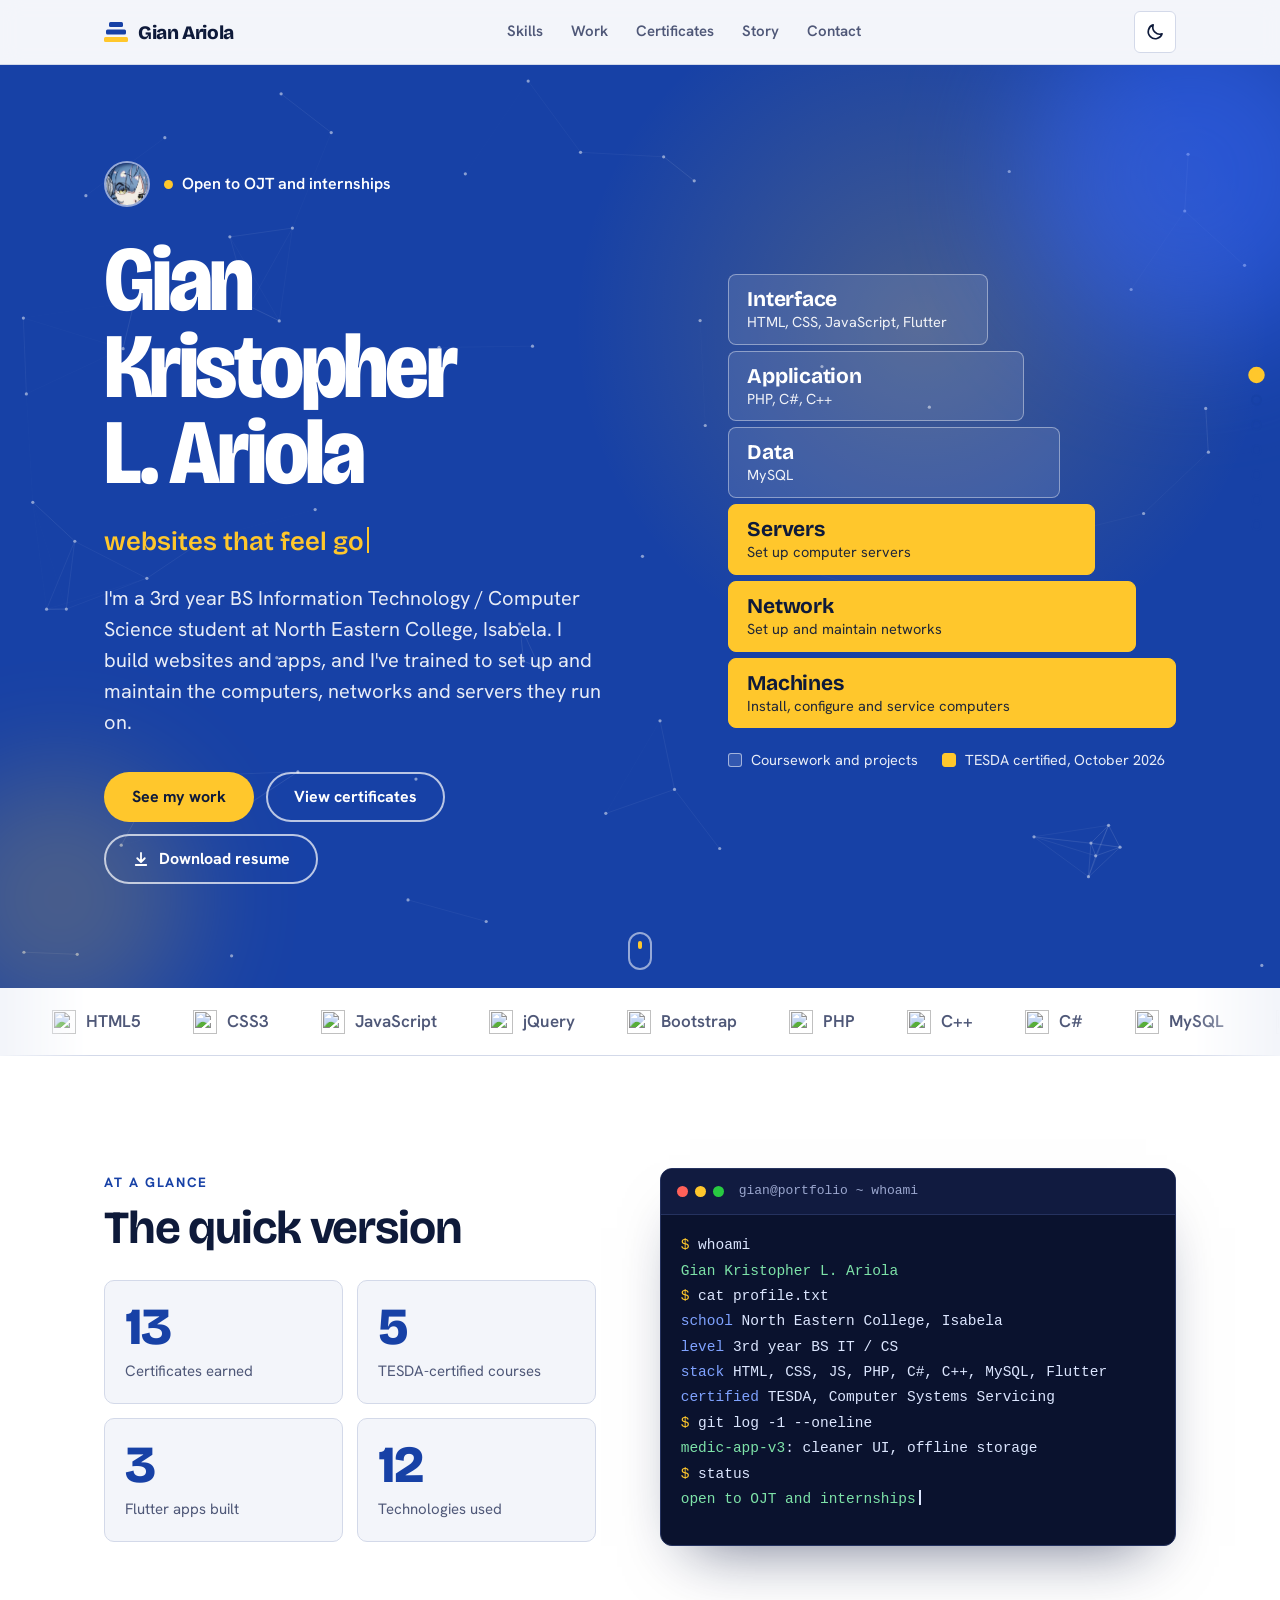
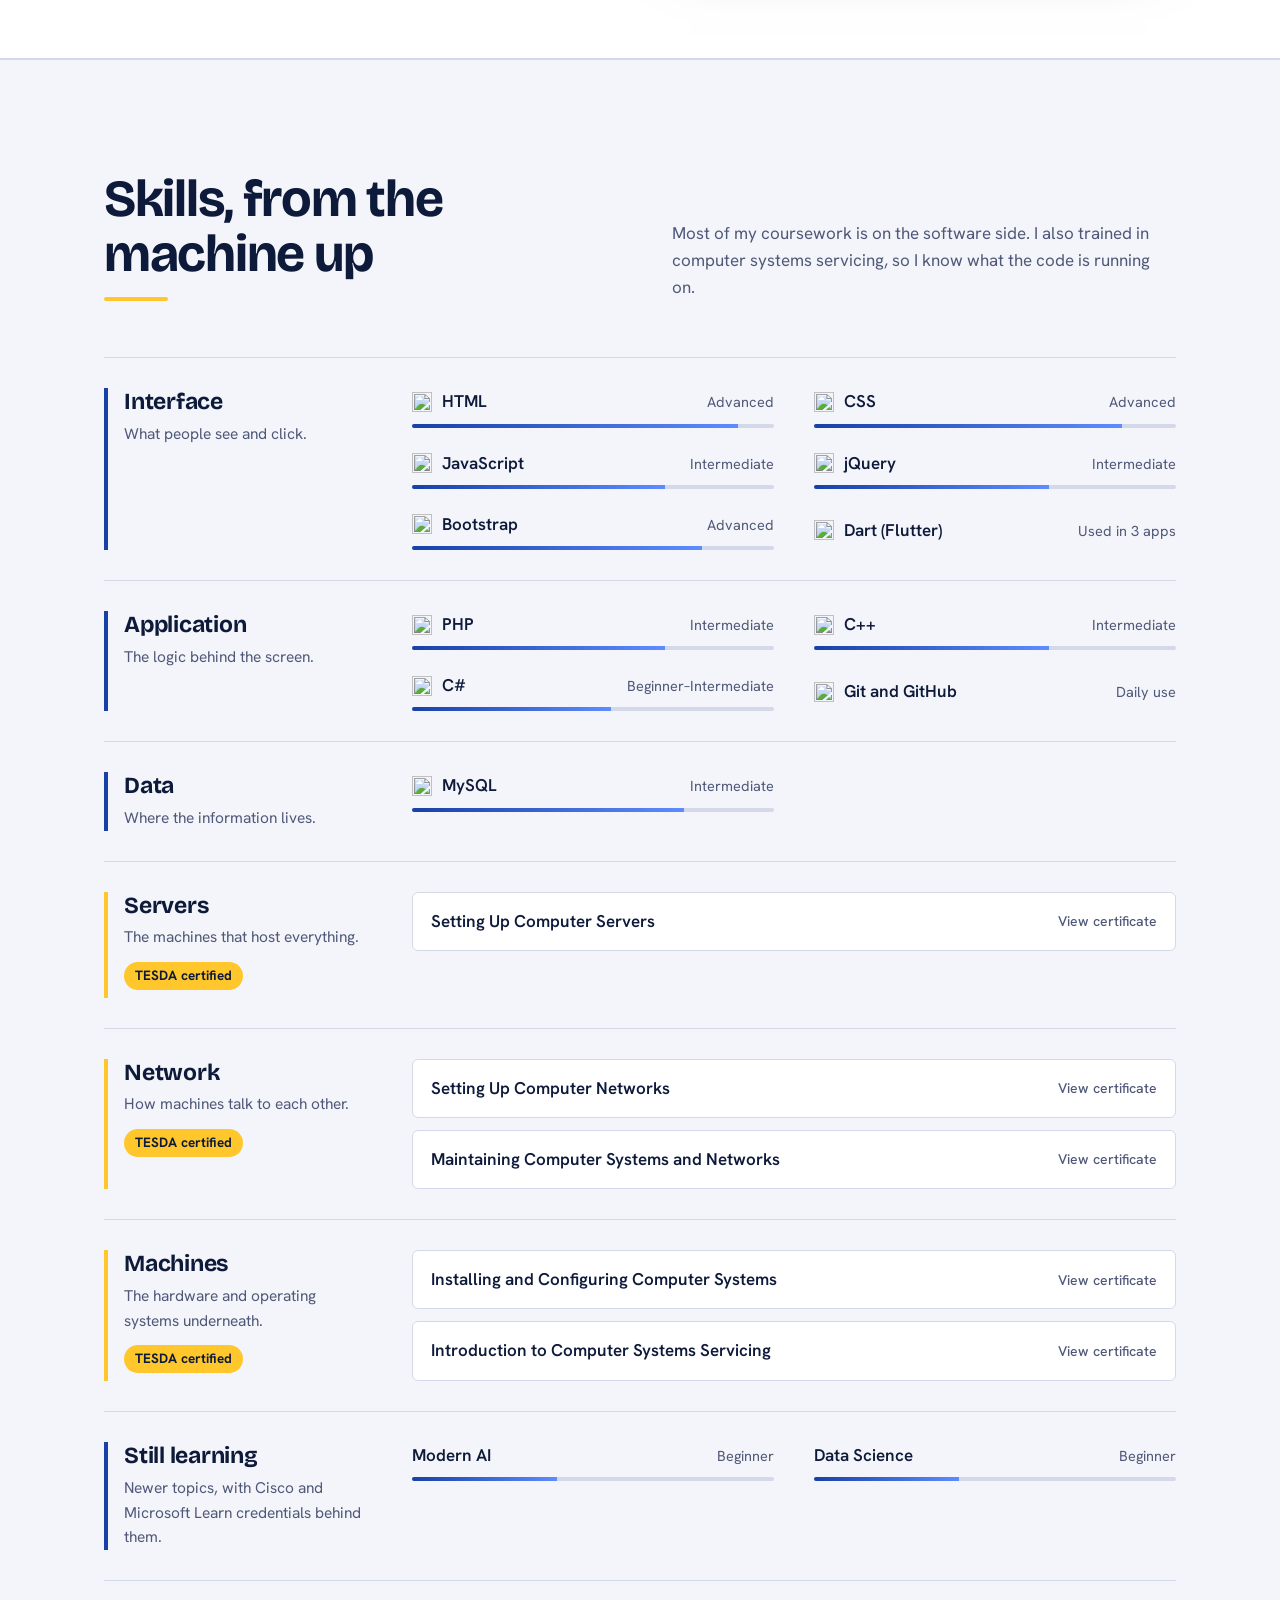
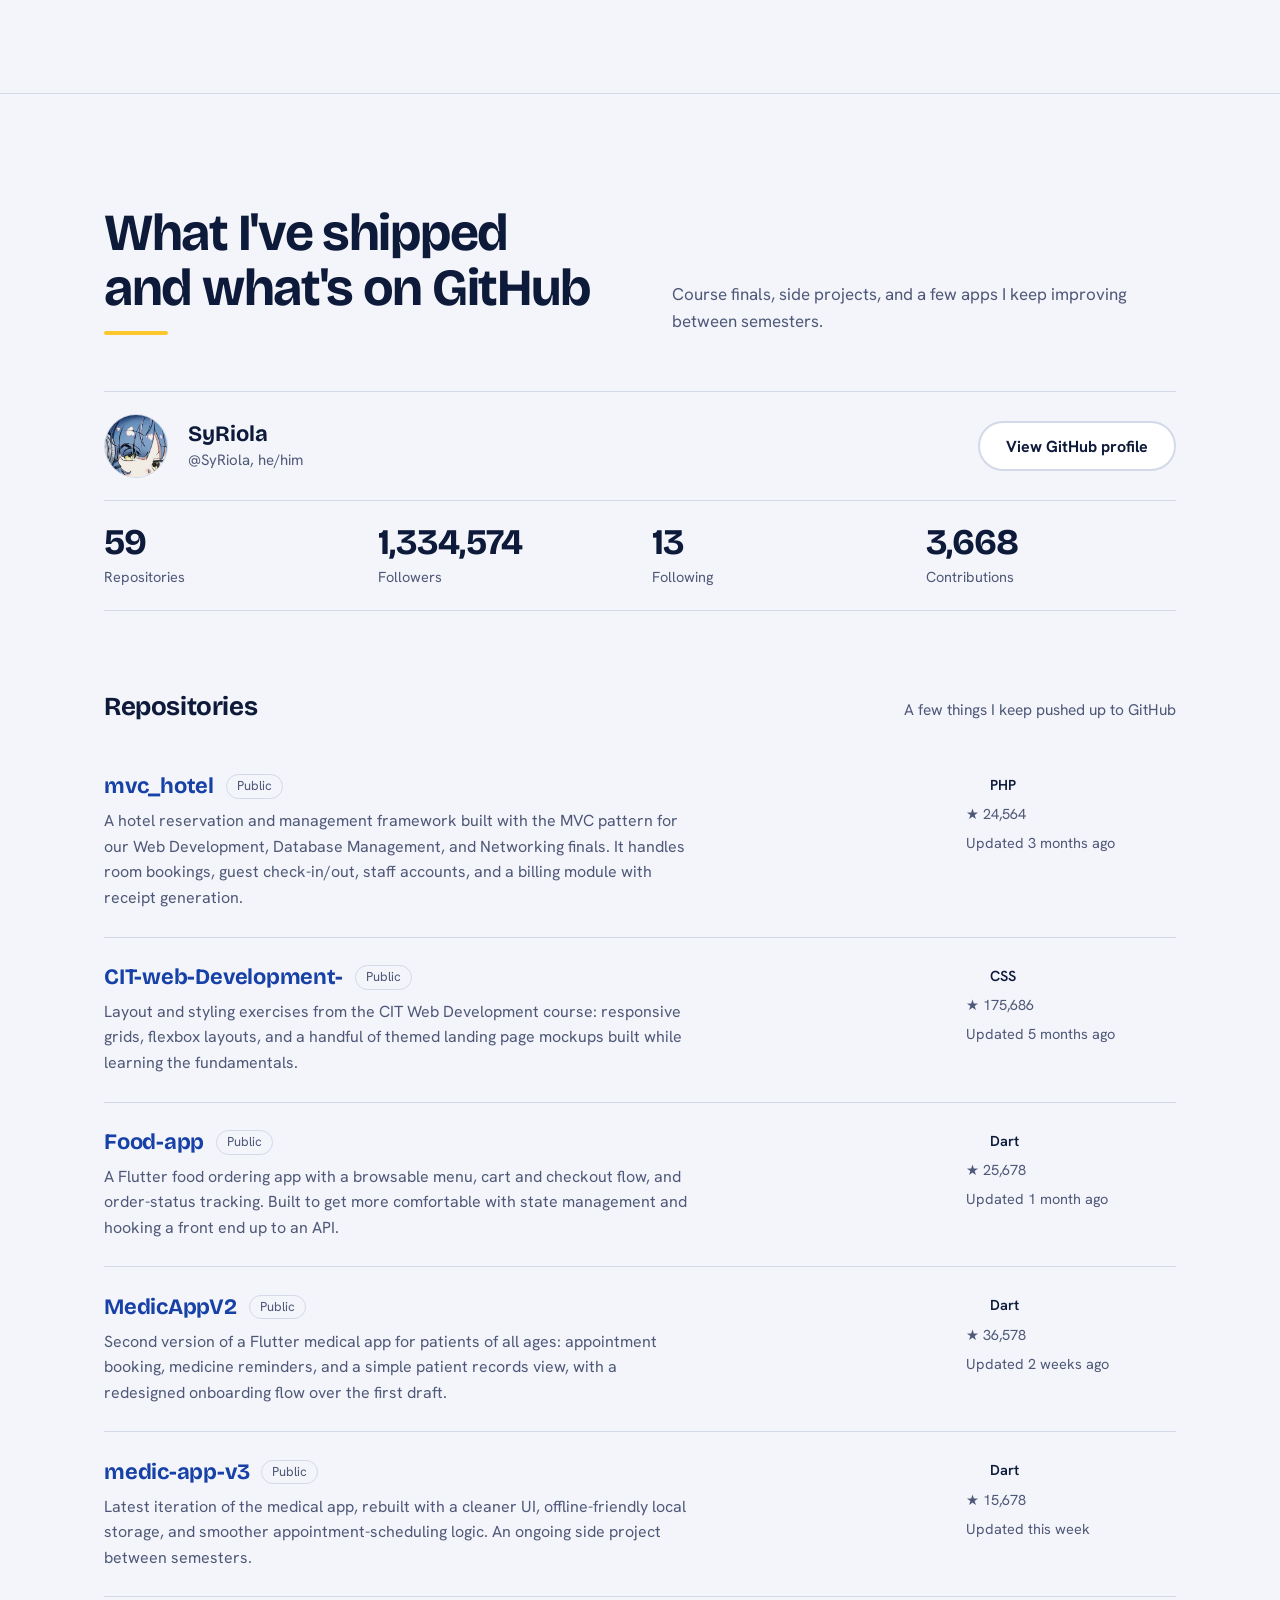
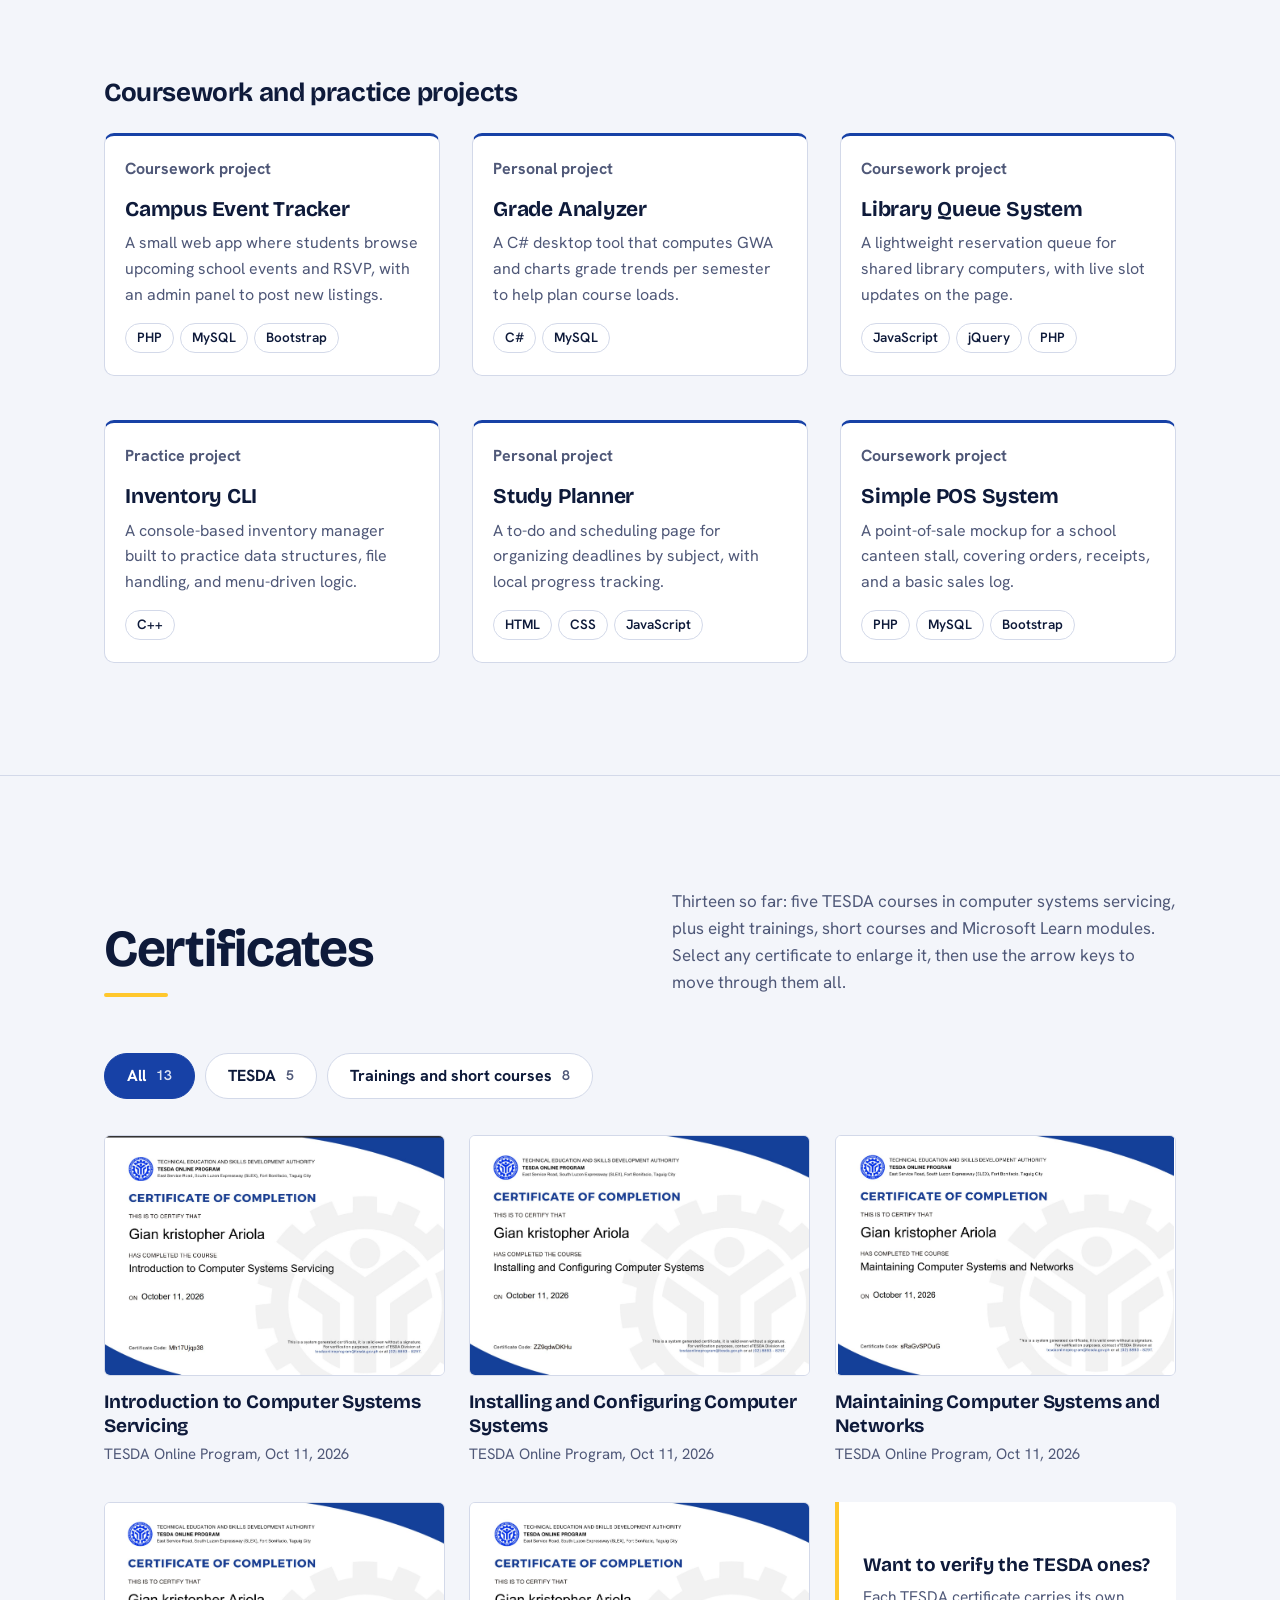
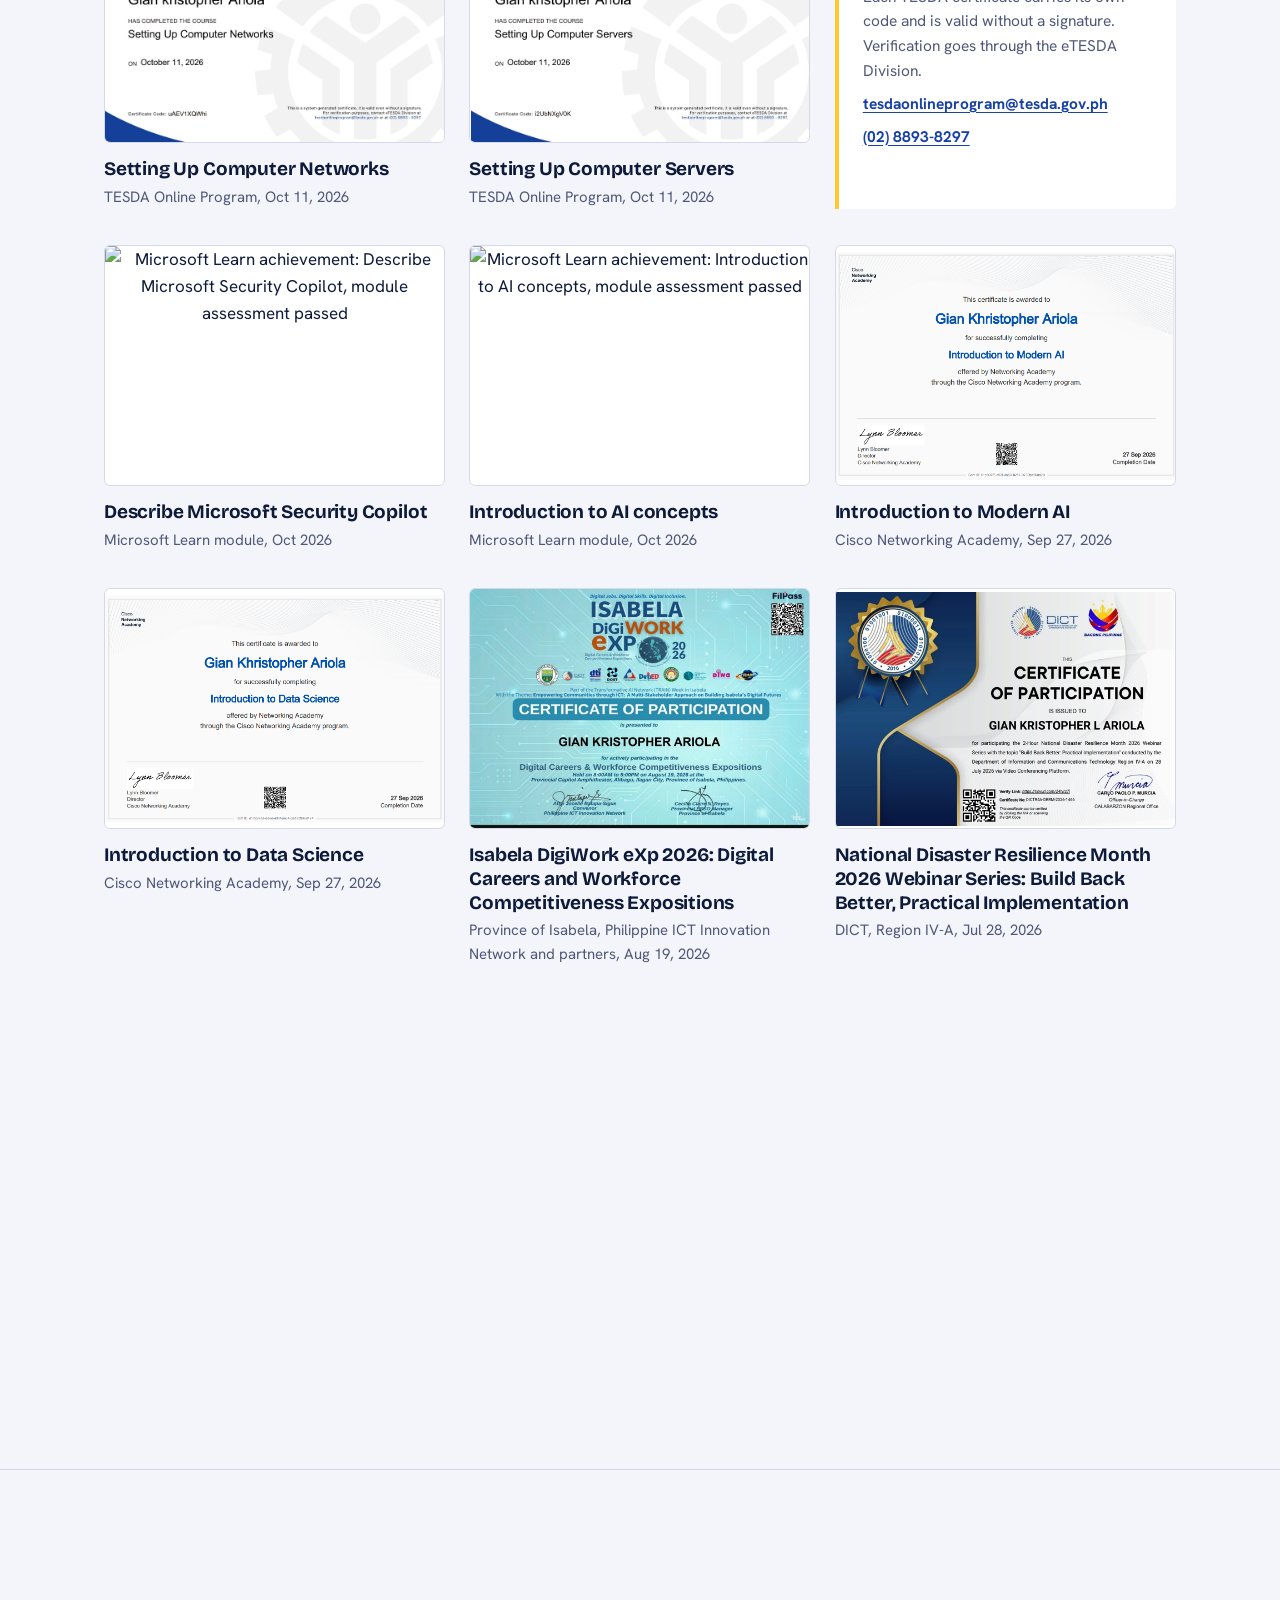
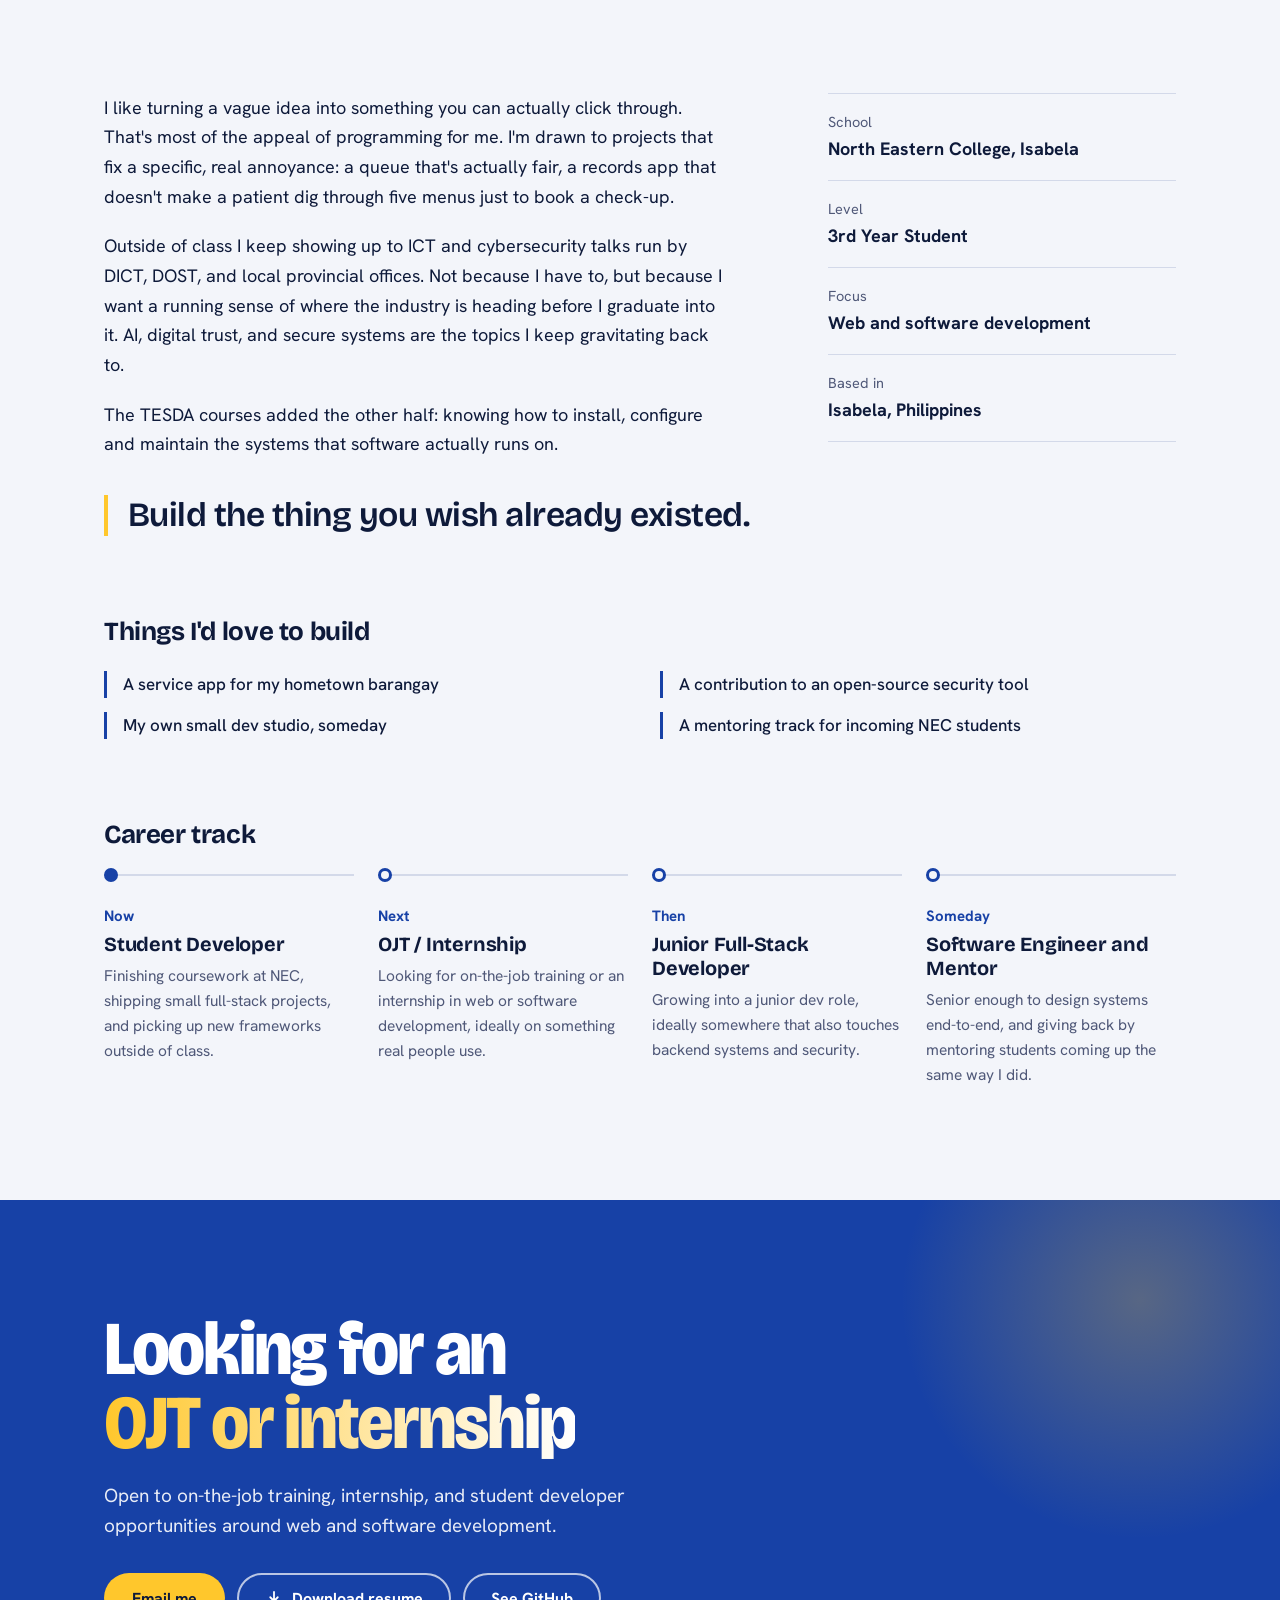
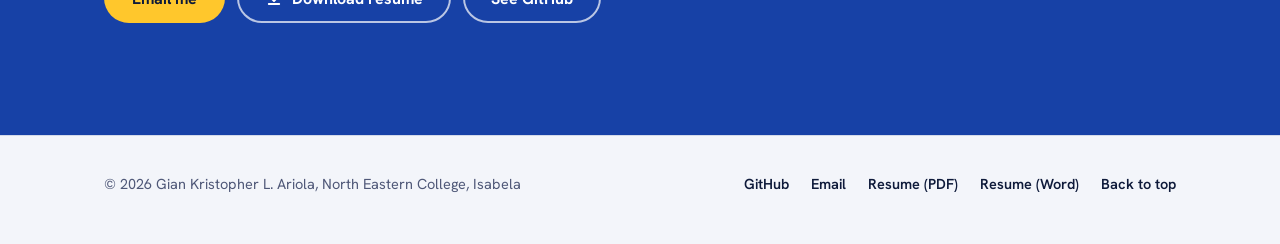
==== commit ee739c48: "Add files via upload" ====
--- a/portfolio/index.html
+++ b/portfolio/index.html
@@ -3,625 +3,869 @@
 <head>
 <meta charset="UTF-8">
 <meta name="viewport" content="width=device-width, initial-scale=1, viewport-fit=cover">
-<title>Gian Kristopher Ariola - Portfolio</title>
+<title>Gian Kristopher Ariola | Web and software developer</title>
+<meta name="description" content="Gian Kristopher Ariola, 3rd year BS Information Technology / Computer Science student at North Eastern College, Isabela. Web and software projects, plus TESDA-certified computer systems servicing.">
+<meta name="theme-color" content="#1741A6">
+<script>
+  document.documentElement.classList.add('js');
+  /* set the theme before first paint so there is no flash */
+  (function(){
+    try{
+      var t = localStorage.getItem('portfolio-theme');
+      if(!t){ t = (window.matchMedia && window.matchMedia('(prefers-color-scheme: dark)').matches) ? 'dark' : 'light'; }
+      document.documentElement.setAttribute('data-theme', t);
+    }catch(e){}
+  })();
+</script>
 <link rel="preconnect" href="https://fonts.googleapis.com">
 <link rel="preconnect" href="https://fonts.gstatic.com" crossorigin>
-<link href="https://fonts.googleapis.com/css2?family=Inter:wght@400;500;600;700;800&family=JetBrains+Mono:wght@400;500;600;700&display=swap" rel="stylesheet">
+<link href="https://fonts.googleapis.com/css2?family=Bricolage+Grotesque:opsz,wdth,wght@12..96,75..100,400..800&family=Hanken+Grotesk:wght@400;500;600;700&display=swap" rel="stylesheet">
 <link rel="stylesheet" href="style.css">
 </head>
 <body id="top">
-
-<header class="nav">
-  <div class="navbar wrap" style="padding-left:0;padding-right:0;position:relative;">
-    <div class="brand">gian<span class="dot">.</span>ariola</div>
-    <nav class="links">
-      <a href="#about">About</a>
-      <a href="#passion">Passion</a>
+<button class="totop" id="toTop" type="button" aria-label="Back to top"><svg viewBox="0 0 24 24" aria-hidden="true"><path d="M12 19V5M5 12l7-7 7 7"/></svg></button>
+<nav class="dots" id="dots" aria-label="Sections"></nav>
+<a class="skip" href="#main">Skip to content</a>
+<div class="progress" id="progress" aria-hidden="true"></div>
+
+<header class="site-header">
+  <div class="wrap header-row">
+    <a class="brand" href="#top" aria-label="Gian Ariola, back to top">
+      <svg viewBox="0 0 24 20" aria-hidden="true">
+        <rect x="5" y="0" width="14" height="5" rx="1.5" fill="var(--accent)"/>
+        <rect x="2" y="7.5" width="20" height="5" rx="1.5" fill="var(--accent)"/>
+        <rect x="0" y="15" width="24" height="5" rx="1.5" fill="var(--signal)"/>
+      </svg>
+      Gian Ariola
+    </a>
+    <nav class="nav" id="nav" aria-label="Main">
       <a href="#skills">Skills</a>
-      <a href="#projects">Projects</a>
-      <a href="#github">GitHub</a>
+      <a href="#work">Work</a>
       <a href="#certs">Certificates</a>
+      <a href="#story">Story</a>
       <a href="#contact">Contact</a>
     </nav>
-    <button class="theme-toggle" id="themeBtn" aria-label="Toggle dark and light mode">
-      <span class="knob" id="themeKnob">🌙</span>
+    <div class="header-tools">
+      <button class="icon-btn" id="themeBtn" type="button" aria-label="Switch to dark mode">
+        <svg class="icon-sun" viewBox="0 0 24 24" aria-hidden="true"><circle cx="12" cy="12" r="4"/><path d="M12 2v2M12 20v2M4.9 4.9l1.4 1.4M17.7 17.7l1.4 1.4M2 12h2M20 12h2M4.9 19.1l1.4-1.4M17.7 6.3l1.4-1.4"/></svg>
+        <svg class="icon-moon" viewBox="0 0 24 24" aria-hidden="true"><path d="M20.5 14.2A8.5 8.5 0 0 1 9.8 3.5a8.5 8.5 0 1 0 10.7 10.7z"/></svg>
+      </button>
+      <button class="icon-btn nav-toggle" id="navToggle" type="button" aria-label="Open menu" aria-expanded="false" aria-controls="nav">
+        <span class="bars" aria-hidden="true"><span></span><span></span><span></span></span>
+      </button>
+    </div>
+  </div>
+</header>
+
+<main id="main">
+
+  <!-- ============ HERO ============ -->
+  <section class="hero" id="hero">
+    <div class="hero-glow" aria-hidden="true"></div>
+    <canvas class="hero-fx" id="fx" aria-hidden="true"></canvas>
+    <span class="orb o1" aria-hidden="true"></span><span class="orb o2" aria-hidden="true"></span>
+    <div class="wrap hero-grid">
+      <div>
+        <p class="status rise-in" style="--d:0ms">
+          <img src="assets/avatar.jpg" alt="Gian's GitHub avatar" width="46" height="46">
+          <span class="status-text">Open to OJT and internships</span>
+        </p>
+        <h1><span class="line" style="--n:0"><span>Gian</span></span> <span class="line" style="--n:1"><span>Kristopher</span></span> <span class="line" style="--n:2"><span>L. Ariola</span></span></h1>
+        <p class="role rise-in" style="--d:520ms" aria-label="I build web apps, mobile apps and systems"><span id="typed"></span><i class="caret"></i></p>
+        <p class="lede rise-in" style="--d:620ms">I'm a 3rd year BS Information Technology / Computer Science student at North Eastern College, Isabela. I build websites and apps, and I've trained to set up and maintain the computers, networks and servers they run on.</p>
+        <div class="cta-row rise-in" style="--d:760ms">
+          <a class="btn btn-signal" href="#work">See my work</a>
+          <a class="btn btn-line" href="#certs">View certificates</a>
+          <a class="btn btn-line btn-dl" href="assets/Gian_Ariola_Resume.pdf" download="Gian_Ariola_Resume.pdf"><svg viewBox="0 0 24 24" aria-hidden="true"><path d="M12 4v11M7 11l5 5 5-5M5 20h14"/></svg>Download resume</a>
+        </div>
+      </div>
+
+      <figure class="stack">
+        <ol class="stack-list" aria-label="My skills, from the interface down to the hardware">
+          <li class="layer" style="--w:58%; --i:5"><a class="layer-link" href="#l-interface"><b>Interface</b><span>HTML, CSS, JavaScript, Flutter</span></a></li>
+          <li class="layer" style="--w:66%; --i:4"><a class="layer-link" href="#l-application"><b>Application</b><span>PHP, C#, C++</span></a></li>
+          <li class="layer" style="--w:74%; --i:3"><a class="layer-link" href="#l-data"><b>Data</b><span>MySQL</span></a></li>
+          <li class="layer is-certified" style="--w:82%; --i:2"><a class="layer-link" href="#l-servers"><b>Servers</b><span>Set up computer servers</span></a></li>
+          <li class="layer is-certified" style="--w:91%; --i:1"><a class="layer-link" href="#l-network"><b>Network</b><span>Set up and maintain networks</span></a></li>
+          <li class="layer is-certified" style="--w:100%; --i:0"><a class="layer-link" href="#l-machines"><b>Machines</b><span>Install, configure and service computers</span></a></li>
+        </ol>
+        <figcaption class="legend">
+          <span><i></i>Coursework and projects</span>
+          <span><i class="cert"></i>TESDA certified, October 2026</span>
+        </figcaption>
+      </figure>
+    </div>
+    <span class="scroll-cue" aria-hidden="true"></span>
+  </section>
+
+
+  <div class="ticker" aria-hidden="true">
+    <div class="ticker-track" id="tickerTrack">
+        <span class="ticker-item"><img src="https://cdn.jsdelivr.net/gh/devicons/devicon/icons/html5/html5-original.svg" alt="">HTML5</span>
+        <span class="ticker-item"><img src="https://cdn.jsdelivr.net/gh/devicons/devicon/icons/css3/css3-original.svg" alt="">CSS3</span>
+        <span class="ticker-item"><img src="https://cdn.jsdelivr.net/gh/devicons/devicon/icons/javascript/javascript-original.svg" alt="">JavaScript</span>
+        <span class="ticker-item"><img src="https://cdn.jsdelivr.net/gh/devicons/devicon/icons/jquery/jquery-original.svg" alt="">jQuery</span>
+        <span class="ticker-item"><img src="https://cdn.jsdelivr.net/gh/devicons/devicon/icons/bootstrap/bootstrap-original.svg" alt="">Bootstrap</span>
+        <span class="ticker-item"><img src="https://cdn.jsdelivr.net/gh/devicons/devicon/icons/php/php-original.svg" alt="">PHP</span>
+        <span class="ticker-item"><img src="https://cdn.jsdelivr.net/gh/devicons/devicon/icons/cplusplus/cplusplus-original.svg" alt="">C++</span>
+        <span class="ticker-item"><img src="https://cdn.jsdelivr.net/gh/devicons/devicon/icons/csharp/csharp-original.svg" alt="">C#</span>
+        <span class="ticker-item"><img src="https://cdn.jsdelivr.net/gh/devicons/devicon/icons/mysql/mysql-original.svg" alt="">MySQL</span>
+        <span class="ticker-item"><img src="https://cdn.jsdelivr.net/gh/devicons/devicon/icons/dart/dart-original.svg" alt="">Dart</span>
+        <span class="ticker-item"><img src="https://cdn.jsdelivr.net/gh/devicons/devicon/icons/git/git-original.svg" alt="">Git</span>
+        <span class="ticker-item"><img src="https://cdn.jsdelivr.net/gh/devicons/devicon/icons/github/github-original.svg" alt="">GitHub</span>
+    </div>
+  </div>
+
+  <!-- ============ AT A GLANCE ============ -->
+  <section class="section glance" id="glance">
+    <div class="wrap glance-grid">
+      <div class="fx-rise">
+        <span class="eyebrow">At a glance</span>
+        <h2>The quick version</h2>
+        <dl class="g-stats">
+          <div><dd data-n="13">0</dd><dt>Certificates earned</dt></div>
+          <div><dd data-n="5">0</dd><dt>TESDA-certified courses</dt></div>
+          <div><dd data-n="3">0</dd><dt>Flutter apps built</dt></div>
+          <div><dd data-n="12">0</dd><dt>Technologies used</dt></div>
+        </dl>
+      </div>
+      <div class="term fx-rise" id="term" role="img" aria-label="Terminal summary: Gian Kristopher L. Ariola, 3rd year IT/CS student at North Eastern College, Isabela, open to OJT, currently building medic-app-v3 in Flutter.">
+        <div class="term-bar"><i></i><i></i><i></i><span>gian@portfolio ~ whoami</span></div>
+        <div class="term-body" aria-hidden="true">
+          <span class="tl" style="--t:0"><span class="p">$</span> whoami</span>
+          <span class="tl" style="--t:1"><span class="v">Gian Kristopher L. Ariola</span></span>
+          <span class="tl" style="--t:2"><span class="p">$</span> cat profile.txt</span>
+          <span class="tl" style="--t:3"><span class="k">school</span>   North Eastern College, Isabela</span>
+          <span class="tl" style="--t:4"><span class="k">level</span>    3rd year BS IT / CS</span>
+          <span class="tl" style="--t:5"><span class="k">stack</span>    HTML, CSS, JS, PHP, C#, C++, MySQL, Flutter</span>
+          <span class="tl" style="--t:6"><span class="k">certified</span> TESDA, Computer Systems Servicing</span>
+          <span class="tl" style="--t:7"><span class="p">$</span> git log -1 --oneline</span>
+          <span class="tl" style="--t:8"><span class="v">medic-app-v3</span>: cleaner UI, offline storage</span>
+          <span class="tl" style="--t:9"><span class="p">$</span> status</span>
+          <span class="tl" style="--t:10"><span class="v">open to OJT and internships</span><i class="caret"></i></span>
+        </div>
+      </div>
+    </div>
+  </section>
+
+  <!-- ============ SKILLS ============ -->
+  <section id="skills" class="section">
+    <div class="wrap">
+      <div class="section-head">
+        <h2>Skills, from the machine up</h2>
+        <p>Most of my coursework is on the software side. I also trained in computer systems servicing, so I know what the code is running on.</p>
+      </div>
+
+      <div class="layers">
+        <div class="layer-row" id="l-interface">
+          <div class="layer-head">
+            <h3>Interface</h3>
+            <p>What people see and click.</p>
+          </div>
+          <ul class="skill-list">
+            <li class="skill"><span class="skill-name"><img src="https://cdn.jsdelivr.net/gh/devicons/devicon/icons/html5/html5-original.svg" alt="">HTML</span><span class="skill-level">Advanced</span><span class="meter" style="--lvl:90%"></span></li>
+            <li class="skill"><span class="skill-name"><img src="https://cdn.jsdelivr.net/gh/devicons/devicon/icons/css3/css3-original.svg" alt="">CSS</span><span class="skill-level">Advanced</span><span class="meter" style="--lvl:85%"></span></li>
+            <li class="skill"><span class="skill-name"><img src="https://cdn.jsdelivr.net/gh/devicons/devicon/icons/javascript/javascript-original.svg" alt="">JavaScript</span><span class="skill-level">Intermediate</span><span class="meter" style="--lvl:70%"></span></li>
+            <li class="skill"><span class="skill-name"><img src="https://cdn.jsdelivr.net/gh/devicons/devicon/icons/jquery/jquery-original.svg" alt="">jQuery</span><span class="skill-level">Intermediate</span><span class="meter" style="--lvl:65%"></span></li>
+            <li class="skill"><span class="skill-name"><img src="https://cdn.jsdelivr.net/gh/devicons/devicon/icons/bootstrap/bootstrap-original.svg" alt="">Bootstrap</span><span class="skill-level">Advanced</span><span class="meter" style="--lvl:80%"></span></li>
+            <li class="skill"><span class="skill-name"><img src="https://cdn.jsdelivr.net/gh/devicons/devicon/icons/dart/dart-original.svg" alt="">Dart (Flutter)</span><span class="skill-level">Used in 3 apps</span></li>
+          </ul>
+        </div>
+
+        <div class="layer-row" id="l-application">
+          <div class="layer-head">
+            <h3>Application</h3>
+            <p>The logic behind the screen.</p>
+          </div>
+          <ul class="skill-list">
+            <li class="skill"><span class="skill-name"><img src="https://cdn.jsdelivr.net/gh/devicons/devicon/icons/php/php-original.svg" alt="">PHP</span><span class="skill-level">Intermediate</span><span class="meter" style="--lvl:70%"></span></li>
+            <li class="skill"><span class="skill-name"><img src="https://cdn.jsdelivr.net/gh/devicons/devicon/icons/cplusplus/cplusplus-original.svg" alt="">C++</span><span class="skill-level">Intermediate</span><span class="meter" style="--lvl:65%"></span></li>
+            <li class="skill"><span class="skill-name"><img src="https://cdn.jsdelivr.net/gh/devicons/devicon/icons/csharp/csharp-original.svg" alt="">C#</span><span class="skill-level">Beginner–Intermediate</span><span class="meter" style="--lvl:55%"></span></li>
+            <li class="skill"><span class="skill-name"><img src="https://cdn.jsdelivr.net/gh/devicons/devicon/icons/git/git-original.svg" alt="">Git and GitHub</span><span class="skill-level">Daily use</span></li>
+          </ul>
+        </div>
+
+        <div class="layer-row" id="l-data">
+          <div class="layer-head">
+            <h3>Data</h3>
+            <p>Where the information lives.</p>
+          </div>
+          <ul class="skill-list">
+            <li class="skill"><span class="skill-name"><img src="https://cdn.jsdelivr.net/gh/devicons/devicon/icons/mysql/mysql-original.svg" alt="">MySQL</span><span class="skill-level">Intermediate</span><span class="meter" style="--lvl:75%"></span></li>
+          </ul>
+        </div>
+
+        <div class="layer-row is-certified" id="l-servers">
+          <div class="layer-head">
+            <h3>Servers</h3>
+            <p>The machines that host everything.</p>
+            <span class="badge">TESDA certified</span>
+          </div>
+          <ul class="module-list">
+            <li><a href="#cert-servers">Setting Up Computer Servers <small>View certificate</small></a></li>
+          </ul>
+        </div>
+
+        <div class="layer-row is-certified" id="l-network">
+          <div class="layer-head">
+            <h3>Network</h3>
+            <p>How machines talk to each other.</p>
+            <span class="badge">TESDA certified</span>
+          </div>
+          <ul class="module-list">
+            <li><a href="#cert-networks">Setting Up Computer Networks <small>View certificate</small></a></li>
+            <li><a href="#cert-maintaining">Maintaining Computer Systems and Networks <small>View certificate</small></a></li>
+          </ul>
+        </div>
+
+        <div class="layer-row is-certified" id="l-machines">
+          <div class="layer-head">
+            <h3>Machines</h3>
+            <p>The hardware and operating systems underneath.</p>
+            <span class="badge">TESDA certified</span>
+          </div>
+          <ul class="module-list">
+            <li><a href="#cert-installing">Installing and Configuring Computer Systems <small>View certificate</small></a></li>
+            <li><a href="#cert-intro">Introduction to Computer Systems Servicing <small>View certificate</small></a></li>
+          </ul>
+        </div>
+
+        <div class="layer-row" id="l-learning">
+          <div class="layer-head">
+            <h3>Still learning</h3>
+            <p>Newer topics, with Cisco and Microsoft Learn credentials behind them.</p>
+          </div>
+          <ul class="skill-list">
+            <li class="skill"><span class="skill-name">Modern AI</span><span class="skill-level">Beginner</span><span class="meter" style="--lvl:40%"></span></li>
+            <li class="skill"><span class="skill-name">Data Science</span><span class="skill-level">Beginner</span><span class="meter" style="--lvl:40%"></span></li>
+          </ul>
+        </div>
+      </div>
+    </div>
+  </section>
+
+  <!-- ============ WORK ============ -->
+  <section id="work" class="section">
+    <div class="wrap">
+      <div class="section-head">
+        <h2>What I've shipped and what's on GitHub</h2>
+        <p>Course finals, side projects, and a few apps I keep improving between semesters.</p>
+      </div>
+
+      <div class="gh">
+        <img src="assets/avatar.jpg" alt="GitHub avatar for SyRiola" width="64" height="64">
+        <div>
+          <div class="gh-name">SyRiola</div>
+          <div class="gh-handle">@SyRiola, he/him</div>
+        </div>
+        <a class="btn btn-outline" href="https://github.com/SyRiola" target="_blank" rel="noopener">View GitHub profile</a>
+      </div>
+      <dl class="gh-stats">
+        <div><dt>Repositories</dt><dd data-count="59">59</dd></div>
+        <div><dt>Followers</dt><dd data-count="1334574">1,334,574</dd></div>
+        <div><dt>Following</dt><dd data-count="13">13</dd></div>
+        <div><dt>Contributions</dt><dd data-count="3668">3,668</dd></div>
+      </dl>
+
+      <div class="subhead spaced">
+        <h3>Repositories</h3>
+        <p>A few things I keep pushed up to GitHub</p>
+      </div>
+      <div class="repo-list">
+        <a class="repo" href="https://github.com/SyRiola/mvc_hotel" target="_blank" rel="noopener">
+          <div>
+            <div class="repo-title"><span class="repo-name">mvc_hotel</span><span class="repo-vis">Public</span></div>
+            <p class="repo-desc">A hotel reservation and management framework built with the MVC pattern for our Web Development, Database Management, and Networking finals. It handles room bookings, guest check-in/out, staff accounts, and a billing module with receipt generation.</p>
+          </div>
+          <div class="repo-meta">
+            <span class="repo-lang"><img src="https://cdn.jsdelivr.net/gh/devicons/devicon/icons/php/php-original.svg" alt="">PHP</span>
+            <span>★ 24,564</span>
+            <span>Updated 3 months ago</span>
+          </div>
+        </a>
+        <a class="repo" href="https://github.com/SyRiola/CIT-web-Development-" target="_blank" rel="noopener">
+          <div>
+            <div class="repo-title"><span class="repo-name">CIT-web-Development-</span><span class="repo-vis">Public</span></div>
+            <p class="repo-desc">Layout and styling exercises from the CIT Web Development course: responsive grids, flexbox layouts, and a handful of themed landing page mockups built while learning the fundamentals.</p>
+          </div>
+          <div class="repo-meta">
+            <span class="repo-lang"><img src="https://cdn.jsdelivr.net/gh/devicons/devicon/icons/css3/css3-original.svg" alt="">CSS</span>
+            <span>★ 175,686</span>
+            <span>Updated 5 months ago</span>
+          </div>
+        </a>
+        <a class="repo" href="https://github.com/SyRiola/Food-app" target="_blank" rel="noopener">
+          <div>
+            <div class="repo-title"><span class="repo-name">Food-app</span><span class="repo-vis">Public</span></div>
+            <p class="repo-desc">A Flutter food ordering app with a browsable menu, cart and checkout flow, and order-status tracking. Built to get more comfortable with state management and hooking a front end up to an API.</p>
+          </div>
+          <div class="repo-meta">
+            <span class="repo-lang"><img src="https://cdn.jsdelivr.net/gh/devicons/devicon/icons/dart/dart-original.svg" alt="">Dart</span>
+            <span>★ 25,678</span>
+            <span>Updated 1 month ago</span>
+          </div>
+        </a>
+        <a class="repo" href="https://github.com/SyRiola/MedicAppV2" target="_blank" rel="noopener">
+          <div>
+            <div class="repo-title"><span class="repo-name">MedicAppV2</span><span class="repo-vis">Public</span></div>
+            <p class="repo-desc">Second version of a Flutter medical app for patients of all ages: appointment booking, medicine reminders, and a simple patient records view, with a redesigned onboarding flow over the first draft.</p>
+          </div>
+          <div class="repo-meta">
+            <span class="repo-lang"><img src="https://cdn.jsdelivr.net/gh/devicons/devicon/icons/dart/dart-original.svg" alt="">Dart</span>
+            <span>★ 36,578</span>
+            <span>Updated 2 weeks ago</span>
+          </div>
+        </a>
+        <a class="repo" href="https://github.com/SyRiola/medic-app-v3" target="_blank" rel="noopener">
+          <div>
+            <div class="repo-title"><span class="repo-name">medic-app-v3</span><span class="repo-vis">Public</span></div>
+            <p class="repo-desc">Latest iteration of the medical app, rebuilt with a cleaner UI, offline-friendly local storage, and smoother appointment-scheduling logic. An ongoing side project between semesters.</p>
+          </div>
+          <div class="repo-meta">
+            <span class="repo-lang"><img src="https://cdn.jsdelivr.net/gh/devicons/devicon/icons/dart/dart-original.svg" alt="">Dart</span>
+            <span>★ 15,678</span>
+            <span>Updated this week</span>
+          </div>
+        </a>
+      </div>
+
+      <div class="subhead spaced">
+        <h3>Coursework and practice projects</h3>
+      </div>
+      <!-- TODO: these six are still sample placeholders. Swap in your real projects. -->
+      <div class="project-grid">
+        <article class="project">
+          <p class="project-kind">Coursework project</p>
+          <h4>Campus Event Tracker</h4>
+          <p>A small web app where students browse upcoming school events and RSVP, with an admin panel to post new listings.</p>
+          <div class="chips"><span class="chip">PHP</span><span class="chip">MySQL</span><span class="chip">Bootstrap</span></div>
+        </article>
+        <article class="project">
+          <p class="project-kind">Personal project</p>
+          <h4>Grade Analyzer</h4>
+          <p>A C# desktop tool that computes GWA and charts grade trends per semester to help plan course loads.</p>
+          <div class="chips"><span class="chip">C#</span><span class="chip">MySQL</span></div>
+        </article>
+        <article class="project">
+          <p class="project-kind">Coursework project</p>
+          <h4>Library Queue System</h4>
+          <p>A lightweight reservation queue for shared library computers, with live slot updates on the page.</p>
+          <div class="chips"><span class="chip">JavaScript</span><span class="chip">jQuery</span><span class="chip">PHP</span></div>
+        </article>
+        <article class="project">
+          <p class="project-kind">Practice project</p>
+          <h4>Inventory CLI</h4>
+          <p>A console-based inventory manager built to practice data structures, file handling, and menu-driven logic.</p>
+          <div class="chips"><span class="chip">C++</span></div>
+        </article>
+        <article class="project">
+          <p class="project-kind">Personal project</p>
+          <h4>Study Planner</h4>
+          <p>A to-do and scheduling page for organizing deadlines by subject, with local progress tracking.</p>
+          <div class="chips"><span class="chip">HTML</span><span class="chip">CSS</span><span class="chip">JavaScript</span></div>
+        </article>
+        <article class="project">
+          <p class="project-kind">Coursework project</p>
+          <h4>Simple POS System</h4>
+          <p>A point-of-sale mockup for a school canteen stall, covering orders, receipts, and a basic sales log.</p>
+          <div class="chips"><span class="chip">PHP</span><span class="chip">MySQL</span><span class="chip">Bootstrap</span></div>
+        </article>
+      </div>
+    </div>
+  </section>
+
+  <!-- ============ CERTIFICATES ============ -->
+  <section id="certs" class="section">
+    <div class="wrap">
+      <div class="section-head">
+        <h2>Certificates</h2>
+        <p>Thirteen so far: five TESDA courses in computer systems servicing, plus eight trainings, short courses and Microsoft Learn modules. Select any certificate to enlarge it, then use the arrow keys to move through them all.</p>
+      </div>
+
+      <div class="filters" role="group" aria-label="Filter certificates">
+        <button class="filter" type="button" data-filter="all" aria-pressed="true">All <span>13</span></button>
+        <button class="filter" type="button" data-filter="tesda" aria-pressed="false">TESDA <span>5</span></button>
+        <button class="filter" type="button" data-filter="training" aria-pressed="false">Trainings and short courses <span>8</span></button>
+      </div>
+
+      <ul class="cert-grid" id="certGrid">
+        <li class="cert-card" id="cert-intro" data-group="tesda">
+          <button class="cert-thumb" type="button" data-full="certificates/tesda-intro-computer-systems-servicing.jpg" data-title="Introduction to Computer Systems Servicing" data-meta="TESDA Online Program, Oct 11, 2026" aria-label="Enlarge certificate: Introduction to Computer Systems Servicing">
+            <img src="certificates/tesda-intro-computer-systems-servicing.jpg" alt="Certificate: Introduction to Computer Systems Servicing" width="1677" height="1186" loading="lazy"><span class="glare" aria-hidden="true"></span>
+          </button>
+          <h4>Introduction to Computer Systems Servicing</h4>
+          <p>TESDA Online Program, <time datetime="2026-10-11">Oct 11, 2026</time></p>
+        </li>
+        <li class="cert-card" id="cert-installing" data-group="tesda">
+          <button class="cert-thumb" type="button" data-full="certificates/tesda-installing-configuring-computer-systems.jpg" data-title="Installing and Configuring Computer Systems" data-meta="TESDA Online Program, Oct 11, 2026" aria-label="Enlarge certificate: Installing and Configuring Computer Systems">
+            <img src="certificates/tesda-installing-configuring-computer-systems.jpg" alt="Certificate: Installing and Configuring Computer Systems" width="1680" height="1183" loading="lazy"><span class="glare" aria-hidden="true"></span>
+          </button>
+          <h4>Installing and Configuring Computer Systems</h4>
+          <p>TESDA Online Program, <time datetime="2026-10-11">Oct 11, 2026</time></p>
+        </li>
+        <li class="cert-card" id="cert-maintaining" data-group="tesda">
+          <button class="cert-thumb" type="button" data-full="certificates/tesda-maintaining-computer-systems-networks.jpg" data-title="Maintaining Computer Systems and Networks" data-meta="TESDA Online Program, Oct 11, 2026" aria-label="Enlarge certificate: Maintaining Computer Systems and Networks">
+            <img src="certificates/tesda-maintaining-computer-systems-networks.jpg" alt="Certificate: Maintaining Computer Systems and Networks" width="1662" height="1185" loading="lazy"><span class="glare" aria-hidden="true"></span>
+          </button>
+          <h4>Maintaining Computer Systems and Networks</h4>
+          <p>TESDA Online Program, <time datetime="2026-10-11">Oct 11, 2026</time></p>
+        </li>
+        <li class="cert-card" id="cert-networks" data-group="tesda">
+          <button class="cert-thumb" type="button" data-full="certificates/tesda-setting-up-computer-networks.jpg" data-title="Setting Up Computer Networks" data-meta="TESDA Online Program, Oct 11, 2026" aria-label="Enlarge certificate: Setting Up Computer Networks">
+            <img src="certificates/tesda-setting-up-computer-networks.jpg" alt="Certificate: Setting Up Computer Networks" width="1671" height="1180" loading="lazy"><span class="glare" aria-hidden="true"></span>
+          </button>
+          <h4>Setting Up Computer Networks</h4>
+          <p>TESDA Online Program, <time datetime="2026-10-11">Oct 11, 2026</time></p>
+        </li>
+        <li class="cert-card" id="cert-servers" data-group="tesda">
+          <button class="cert-thumb" type="button" data-full="certificates/tesda-setting-up-computer-servers.jpg" data-title="Setting Up Computer Servers" data-meta="TESDA Online Program, Oct 11, 2026" aria-label="Enlarge certificate: Setting Up Computer Servers">
+            <img src="certificates/tesda-setting-up-computer-servers.jpg" alt="Certificate: Setting Up Computer Servers" width="1666" height="1180" loading="lazy"><span class="glare" aria-hidden="true"></span>
+          </button>
+          <h4>Setting Up Computer Servers</h4>
+          <p>TESDA Online Program, <time datetime="2026-10-11">Oct 11, 2026</time></p>
+        </li>
+        <li class="verify" data-group="tesda">
+          <h4>Want to verify the TESDA ones?</h4>
+          <p>Each TESDA certificate carries its own code and is valid without a signature. Verification goes through the eTESDA Division.</p>
+          <p><a href="mailto:tesdaonlineprogram@tesda.gov.ph">tesdaonlineprogram@tesda.gov.ph</a></p>
+          <p><a href="tel:+63288938297">(02) 8893-8297</a></p>
+        </li>
+        <li class="cert-card" id="cert-ms-security-copilot" data-group="training">
+          <button class="cert-thumb" type="button" data-full="certificates/ms-learn-security-copilot.png" data-title="Describe Microsoft Security Copilot" data-meta="Microsoft Learn, module assessment passed, Oct 2026" aria-label="Enlarge achievement: Describe Microsoft Security Copilot">
+            <img src="certificates/ms-learn-security-copilot.png" alt="Microsoft Learn achievement: Describe Microsoft Security Copilot, module assessment passed" loading="lazy"><span class="glare" aria-hidden="true"></span>
+          </button>
+          <h4>Describe Microsoft Security Copilot</h4>
+          <p>Microsoft Learn module, <time datetime="2026-10">Oct 2026</time></p>
+        </li>
+        <li class="cert-card" id="cert-ms-ai-concepts" data-group="training">
+          <button class="cert-thumb" type="button" data-full="certificates/ms-learn-ai-concepts.png" data-title="Introduction to AI concepts" data-meta="Microsoft Learn, module assessment passed, Oct 2026" aria-label="Enlarge achievement: Introduction to AI concepts">
+            <img src="certificates/ms-learn-ai-concepts.png" alt="Microsoft Learn achievement: Introduction to AI concepts, module assessment passed" loading="lazy"><span class="glare" aria-hidden="true"></span>
+          </button>
+          <h4>Introduction to AI concepts</h4>
+          <p>Microsoft Learn module, <time datetime="2026-10">Oct 2026</time></p>
+        </li>
+        <li class="cert-card" id="cert-cisco-ai" data-group="training">
+          <button class="cert-thumb" type="button" data-full="certificates/cert-cisco-modern-ai.png" data-title="Introduction to Modern AI" data-meta="Cisco Networking Academy, Sep 27, 2026" aria-label="Enlarge certificate: Introduction to Modern AI">
+            <img src="certificates/cert-cisco-modern-ai.png" alt="Certificate: Introduction to Modern AI" loading="lazy"><span class="glare" aria-hidden="true"></span>
+          </button>
+          <h4>Introduction to Modern AI</h4>
+          <p>Cisco Networking Academy, <time datetime="2026-09-27">Sep 27, 2026</time></p>
+        </li>
+        <li class="cert-card" id="cert-cisco-ds" data-group="training">
+          <button class="cert-thumb" type="button" data-full="certificates/cert-cisco-data-science.png" data-title="Introduction to Data Science" data-meta="Cisco Networking Academy, Sep 27, 2026" aria-label="Enlarge certificate: Introduction to Data Science">
+            <img src="certificates/cert-cisco-data-science.png" alt="Certificate: Introduction to Data Science" loading="lazy"><span class="glare" aria-hidden="true"></span>
+          </button>
+          <h4>Introduction to Data Science</h4>
+          <p>Cisco Networking Academy, <time datetime="2026-09-27">Sep 27, 2026</time></p>
+        </li>
+        <li class="cert-card" id="cert-digiwork" data-group="training">
+          <button class="cert-thumb" type="button" data-full="certificates/cert-digiwork-expo.jpg" data-title="Isabela DigiWork eXp 2026: Digital Careers and Workforce Competitiveness Expositions" data-meta="Province of Isabela, Philippine ICT Innovation Network and partners, Aug 19, 2026" aria-label="Enlarge certificate: Isabela DigiWork eXp 2026: Digital Careers and Workforce Competitiveness Expositions">
+            <img src="certificates/cert-digiwork-expo.jpg" alt="Certificate: Isabela DigiWork eXp 2026: Digital Careers and Workforce Competitiveness Expositions" loading="lazy"><span class="glare" aria-hidden="true"></span>
+          </button>
+          <h4>Isabela DigiWork eXp 2026: Digital Careers and Workforce Competitiveness Expositions</h4>
+          <p>Province of Isabela, Philippine ICT Innovation Network and partners, <time datetime="2026-08-19">Aug 19, 2026</time></p>
+        </li>
+        <li class="cert-card" id="cert-disaster" data-group="training">
+          <button class="cert-thumb" type="button" data-full="certificates/cert-dict-disaster-resilience.jpg" data-title="National Disaster Resilience Month 2026 Webinar Series: Build Back Better, Practical Implementation" data-meta="DICT, Region IV-A, Jul 28, 2026" aria-label="Enlarge certificate: National Disaster Resilience Month 2026 Webinar Series: Build Back Better, Practical Implementation">
+            <img src="certificates/cert-dict-disaster-resilience.jpg" alt="Certificate: National Disaster Resilience Month 2026 Webinar Series: Build Back Better, Practical Implementation" loading="lazy"><span class="glare" aria-hidden="true"></span>
+          </button>
+          <h4>National Disaster Resilience Month 2026 Webinar Series: Build Back Better, Practical Implementation</h4>
+          <p>DICT, Region IV-A, <time datetime="2026-07-28">Jul 28, 2026</time></p>
+        </li>
+        <li class="cert-card" id="cert-deepfakes" data-group="training">
+          <button class="cert-thumb" type="button" data-full="certificates/cert-dict-deepfakes.jpg" data-title="Digital Trust in the AI Era: Detecting Deepfakes and Strengthening Cybersecurity" data-meta="DICT, CALABARZON Regional Office, Jul 22, 2026" aria-label="Enlarge certificate: Digital Trust in the AI Era: Detecting Deepfakes and Strengthening Cybersecurity">
+            <img src="certificates/cert-dict-deepfakes.jpg" alt="Certificate: Digital Trust in the AI Era: Detecting Deepfakes and Strengthening Cybersecurity" loading="lazy"><span class="glare" aria-hidden="true"></span>
+          </button>
+          <h4>Digital Trust in the AI Era: Detecting Deepfakes and Strengthening Cybersecurity</h4>
+          <p>DICT, CALABARZON Regional Office, <time datetime="2026-07-22">Jul 22, 2026</time></p>
+        </li>
+        <li class="cert-card" id="cert-i4rizal" data-group="training">
+          <button class="cert-thumb" type="button" data-full="certificates/cert-dost-i4rizal.jpg" data-title="i4Rizal Episode 1: Pro Ads and Precision Reach, Mastering AI Design and Targeting" data-meta="DOST Rizal (via Zoom), Jul 8, 2026" aria-label="Enlarge certificate: i4Rizal Episode 1: Pro Ads and Precision Reach, Mastering AI Design and Targeting">
+            <img src="certificates/cert-dost-i4rizal.jpg" alt="Certificate: i4Rizal Episode 1: Pro Ads and Precision Reach, Mastering AI Design and Targeting" loading="lazy"><span class="glare" aria-hidden="true"></span>
+          </button>
+          <h4>i4Rizal Episode 1: Pro Ads and Precision Reach, Mastering AI Design and Targeting</h4>
+          <p>DOST Rizal (via Zoom), <time datetime="2026-07-08">Jul 8, 2026</time></p>
+        </li>
+      </ul>
+    </div>
+  </section>
+
+  <!-- ============ STORY ============ -->
+  <section id="story" class="section">
+    <div class="wrap">
+      <div class="section-head">
+        <h2>What drives me</h2>
+        <p>Where I'm headed, and why I keep showing up to ICT events.</p>
+      </div>
+
+      <div class="story-grid">
+        <div class="prose">
+          <p>I like turning a vague idea into something you can actually click through. That's most of the appeal of programming for me. I'm drawn to projects that fix a specific, real annoyance: a queue that's actually fair, a records app that doesn't make a patient dig through five menus just to book a check-up.</p>
+          <p>Outside of class I keep showing up to ICT and cybersecurity talks run by DICT, DOST, and local provincial offices. Not because I have to, but because I want a running sense of where the industry is heading before I graduate into it. AI, digital trust, and secure systems are the topics I keep gravitating back to.</p>
+          <p>The TESDA courses added the other half: knowing how to install, configure and maintain the systems that software actually runs on.</p>
+          <blockquote class="pullquote">Build the thing you wish already existed.</blockquote>
+        </div>
+        <dl class="facts">
+          <div><dt>School</dt><dd>North Eastern College, Isabela</dd></div>
+          <div><dt>Level</dt><dd>3rd Year Student</dd></div>
+          <div><dt>Focus</dt><dd>Web and software development</dd></div>
+          <div><dt>Based in</dt><dd>Isabela, Philippines</dd></div>
+        </dl>
+      </div>
+
+      <div class="build">
+        <div class="subhead"><h3>Things I'd love to build</h3></div>
+        <ul class="build-list">
+          <li>A service app for my hometown barangay</li>
+          <li>A contribution to an open-source security tool</li>
+          <li>My own small dev studio, someday</li>
+          <li>A mentoring track for incoming NEC students</li>
+        </ul>
+      </div>
+
+      <div class="build">
+        <div class="subhead"><h3>Career track</h3></div>
+        <ol class="timeline">
+          <li class="step">
+            <span class="step-stage">Now</span>
+            <h4>Student Developer</h4>
+            <p>Finishing coursework at NEC, shipping small full-stack projects, and picking up new frameworks outside of class.</p>
+          </li>
+          <li class="step">
+            <span class="step-stage">Next</span>
+            <h4>OJT / Internship</h4>
+            <p>Looking for on-the-job training or an internship in web or software development, ideally on something real people use.</p>
+          </li>
+          <li class="step">
+            <span class="step-stage">Then</span>
+            <h4>Junior Full-Stack Developer</h4>
+            <p>Growing into a junior dev role, ideally somewhere that also touches backend systems and security.</p>
+          </li>
+          <li class="step">
+            <span class="step-stage">Someday</span>
+            <h4>Software Engineer and Mentor</h4>
+            <p>Senior enough to design systems end-to-end, and giving back by mentoring students coming up the same way I did.</p>
+          </li>
+        </ol>
+      </div>
+    </div>
+  </section>
+
+  <!-- ============ CONTACT ============ -->
+  <section id="contact" class="section contact">
+    <div class="wrap">
+      <h2>Looking for an <em>OJT or internship</em></h2>
+      <p>Open to on-the-job training, internship, and student developer opportunities around web and software development.</p>
+      <div class="cta-row">
+        <a class="btn btn-signal" href="mailto:hello@example.com">Email me</a>
+        <a class="btn btn-line btn-dl" href="assets/Gian_Ariola_Resume.pdf" download="Gian_Ariola_Resume.pdf"><svg viewBox="0 0 24 24" aria-hidden="true"><path d="M12 4v11M7 11l5 5 5-5M5 20h14"/></svg>Download resume</a>
+        <a class="btn btn-line" href="https://github.com/SyRiola" target="_blank" rel="noopener">See GitHub</a>
+      </div>
+    </div>
+  </section>
+</main>
+
+<footer class="site-footer">
+  <div class="wrap footer-row">
+    <span>© 2026 Gian Kristopher L. Ariola, North Eastern College, Isabela</span>
+    <div class="footer-links">
+      <a href="https://github.com/SyRiola" target="_blank" rel="noopener">GitHub</a>
+      <a href="mailto:hello@example.com">Email</a>
+      <a href="assets/Gian_Ariola_Resume.pdf" download="Gian_Ariola_Resume.pdf">Resume (PDF)</a>
+      <a href="assets/Gian_Ariola_Resume.docx" download="Gian_Ariola_Resume.docx">Resume (Word)</a>
+      <a href="#top">Back to top</a>
+    </div>
+  </div>
+</footer>
+
+<dialog class="lightbox" id="lightbox" aria-label="Certificate viewer">
+  <div class="lightbox-bar">
+    <div class="lb-text">
+      <p id="lbTitle"></p>
+      <p class="lb-meta" id="lbMeta"></p>
+    </div>
+    <span class="lb-count" id="lbCount" aria-live="polite"></span>
+    <form method="dialog">
+      <button class="lightbox-close" aria-label="Close viewer">
+        <svg viewBox="0 0 24 24" aria-hidden="true"><path d="M5 5l14 14M19 5L5 19"/></svg>
+      </button>
+    </form>
+  </div>
+  <div class="lightbox-stage">
+    <button class="lb-nav lb-prev" id="lbPrev" type="button" aria-label="Previous certificate">
+      <svg viewBox="0 0 24 24" aria-hidden="true"><path d="M15 5l-7 7 7 7"/></svg>
+    </button>
+    <img id="lightboxImg" src="" alt="">
+    <button class="lb-nav lb-next" id="lbNext" type="button" aria-label="Next certificate">
+      <svg viewBox="0 0 24 24" aria-hidden="true"><path d="M9 5l7 7-7 7"/></svg>
     </button>
   </div>
-</header>
-
-<main>
-  <section class="hero wrap" style="border-top:none;">
-    <div class="blob blob-1"></div>
-    <div class="blob blob-2"></div>
-    <div class="hero-grid">
-      <div>
-        <p class="kicker">// full-stack &amp; software development</p>
-        <h1>Gian Kristopher L. Ariola</h1>
-        <p class="lede">3rd year BS Information Technology / Computer Science student at North Eastern College, Isabela - building things with code and picking up new frameworks along the way.</p>
-        <div class="cta-row">
-          <a class="btn btn-primary" href="#projects">See my work</a>
-          <a class="btn btn-ghost" href="#contact">Get in touch</a>
-        </div>
-      </div>
-      <div class="term">
-        <div class="term-bar">
-          <span class="term-dot" style="background:#ff5f57;"></span>
-          <span class="term-dot" style="background:#febc2e;"></span>
-          <span class="term-dot" style="background:#28c840;"></span>
-        </div>
-        <div class="term-body" id="termBody">
-          <div class="typeline"><span class="p">gian@nec</span><span class="c">:~$</span> <span id="typed"></span><span class="caret"></span></div>
-        </div>
-      </div>
-    </div>
-  </section>
-
-  <div class="logo-marquee" aria-hidden="true">
-    <div class="logo-track">
-      <div class="logo-item"><img src="https://cdn.jsdelivr.net/gh/devicons/devicon/icons/html5/html5-original.svg" alt=""><span>HTML5</span></div>
-      <div class="logo-item"><img src="https://cdn.jsdelivr.net/gh/devicons/devicon/icons/css3/css3-original.svg" alt=""><span>CSS3</span></div>
-      <div class="logo-item"><img src="https://cdn.jsdelivr.net/gh/devicons/devicon/icons/javascript/javascript-original.svg" alt=""><span>JavaScript</span></div>
-      <div class="logo-item"><img src="https://cdn.jsdelivr.net/gh/devicons/devicon/icons/jquery/jquery-original.svg" alt=""><span>jQuery</span></div>
-      <div class="logo-item"><img src="https://cdn.jsdelivr.net/gh/devicons/devicon/icons/bootstrap/bootstrap-original.svg" alt=""><span>Bootstrap</span></div>
-      <div class="logo-item"><img src="https://cdn.jsdelivr.net/gh/devicons/devicon/icons/php/php-original.svg" alt=""><span>PHP</span></div>
-      <div class="logo-item"><img src="https://cdn.jsdelivr.net/gh/devicons/devicon/icons/cplusplus/cplusplus-original.svg" alt=""><span>C++</span></div>
-      <div class="logo-item"><img src="https://cdn.jsdelivr.net/gh/devicons/devicon/icons/csharp/csharp-original.svg" alt=""><span>C#</span></div>
-      <div class="logo-item"><img src="https://cdn.jsdelivr.net/gh/devicons/devicon/icons/mysql/mysql-original.svg" alt=""><span>MySQL</span></div>
-      <div class="logo-item"><img src="https://cdn.jsdelivr.net/gh/devicons/devicon/icons/dart/dart-original.svg" alt=""><span>Dart</span></div>
-      <div class="logo-item"><img src="https://cdn.jsdelivr.net/gh/devicons/devicon/icons/git/git-original.svg" alt=""><span>Git</span></div>
-      <div class="logo-item"><img src="https://cdn.jsdelivr.net/gh/devicons/devicon/icons/github/github-original.svg" alt=""><span>GitHub</span></div>
-      <!-- duplicate set for a seamless loop -->
-      <div class="logo-item" aria-hidden="true"><img src="https://cdn.jsdelivr.net/gh/devicons/devicon/icons/html5/html5-original.svg" alt=""><span>HTML5</span></div>
-      <div class="logo-item" aria-hidden="true"><img src="https://cdn.jsdelivr.net/gh/devicons/devicon/icons/css3/css3-original.svg" alt=""><span>CSS3</span></div>
-      <div class="logo-item" aria-hidden="true"><img src="https://cdn.jsdelivr.net/gh/devicons/devicon/icons/javascript/javascript-original.svg" alt=""><span>JavaScript</span></div>
-      <div class="logo-item" aria-hidden="true"><img src="https://cdn.jsdelivr.net/gh/devicons/devicon/icons/jquery/jquery-original.svg" alt=""><span>jQuery</span></div>
-      <div class="logo-item" aria-hidden="true"><img src="https://cdn.jsdelivr.net/gh/devicons/devicon/icons/bootstrap/bootstrap-original.svg" alt=""><span>Bootstrap</span></div>
-      <div class="logo-item" aria-hidden="true"><img src="https://cdn.jsdelivr.net/gh/devicons/devicon/icons/php/php-original.svg" alt=""><span>PHP</span></div>
-      <div class="logo-item" aria-hidden="true"><img src="https://cdn.jsdelivr.net/gh/devicons/devicon/icons/cplusplus/cplusplus-original.svg" alt=""><span>C++</span></div>
-      <div class="logo-item" aria-hidden="true"><img src="https://cdn.jsdelivr.net/gh/devicons/devicon/icons/csharp/csharp-original.svg" alt=""><span>C#</span></div>
-      <div class="logo-item" aria-hidden="true"><img src="https://cdn.jsdelivr.net/gh/devicons/devicon/icons/mysql/mysql-original.svg" alt=""><span>MySQL</span></div>
-      <div class="logo-item" aria-hidden="true"><img src="https://cdn.jsdelivr.net/gh/devicons/devicon/icons/dart/dart-original.svg" alt=""><span>Dart</span></div>
-      <div class="logo-item" aria-hidden="true"><img src="https://cdn.jsdelivr.net/gh/devicons/devicon/icons/git/git-original.svg" alt=""><span>Git</span></div>
-      <div class="logo-item" aria-hidden="true"><img src="https://cdn.jsdelivr.net/gh/devicons/devicon/icons/github/github-original.svg" alt=""><span>GitHub</span></div>
-    </div>
-  </div>
-
-  <section id="about" class="wrap reveal">
-    <p class="eyebrow">01 - about</p>
-    <h2>Who I am</h2>
-    <div class="about-grid">
-      <div>
-        <p>I'm a third-year student at North Eastern College in Isabela, working through coursework and side projects that mix web development with the fundamentals of programming and databases.</p>
-        <p>Along the way I've also joined ICT and cybersecurity events run by DICT, DOST, and local provincial offices - chasing topics like AI, digital trust, and workforce readiness outside the classroom.</p>
-      </div>
-      <ul class="fact-list">
-        <li><span class="k">School</span><b>North Eastern College, Isabela</b></li>
-        <li><span class="k">Level</span><b>3rd Year Student</b></li>
-        <li><span class="k">Focus</span><b>Web &amp; software development</b></li>
-        <li><span class="k">Based in</span><b>Isabela, Philippines</b></li>
-      </ul>
-    </div>
-  </section>
-
-  <section id="passion" class="wrap reveal">
-    <p class="eyebrow">02 - passion &amp; dreams</p>
-    <h2>What drives me</h2>
-    <div class="passion-grid">
-      <div class="passion-text">
-        <p>I like turning a vague idea into something you can actually click through - that's most of the appeal of programming for me. I'm drawn to projects that fix a specific, real annoyance: a queue that's actually fair, a records app that doesn't make a patient dig through five menus just to book a check-up.</p>
-        <p>Outside of class I keep showing up to ICT and cybersecurity talks run by DICT, DOST, and local provincial offices - not because I have to, but because I want a running sense of where the industry is heading before I graduate into it. AI, digital trust, and secure systems are the topics I keep gravitating back to.</p>
-        <div class="quote-card">"Build the thing you wish already existed."</div>
-      </div>
-      <div class="dream-tags">
-        <h3>Things I'd love to build</h3>
-        <div class="tag-row">
-          <span class="tag">A service app for my hometown barangay</span>
-          <span class="tag">A contribution to an open-source security tool</span>
-          <span class="tag">My own small dev studio, someday</span>
-          <span class="tag">A mentoring track for incoming NEC students</span>
-        </div>
-      </div>
-    </div>
-
-    <div class="career-track">
-      <h3>Career track</h3>
-      <div class="track-line">
-        <div class="track-item">
-          <div class="track-dot"></div>
-          <span class="track-stage">Now</span>
-          <h4>Student Developer</h4>
-          <p>Finishing coursework at NEC, shipping small full-stack projects, and picking up new frameworks outside of class.</p>
-        </div>
-        <div class="track-item">
-          <div class="track-dot"></div>
-          <span class="track-stage">Next</span>
-          <h4>OJT / Internship</h4>
-          <p>Looking for on-the-job training or an internship in web or software development - ideally on something real people use.</p>
-        </div>
-        <div class="track-item">
-          <div class="track-dot"></div>
-          <span class="track-stage">Then</span>
-          <h4>Junior Full-Stack Developer</h4>
-          <p>Growing into a junior dev role, ideally somewhere that also touches backend systems and security.</p>
-        </div>
-        <div class="track-item">
-          <div class="track-dot"></div>
-          <span class="track-stage">Someday</span>
-          <h4>Software Engineer &amp; Mentor</h4>
-          <p>Senior enough to design systems end-to-end, and giving back by mentoring students coming up the same way I did.</p>
-        </div>
-      </div>
-    </div>
-  </section>
-
-  <section class="wrap reveal" style="padding-top:0; border-top:none;">
-    <div class="stats">
-      <div class="stat"><div class="num" data-count="9">0</div><div class="label">Tech skills</div></div>
-      <div class="stat"><div class="num" data-count="4">0</div><div class="label">Certificates earned</div></div>
-      <div class="stat"><div class="num" data-count="6">0</div><div class="label">Practice projects</div></div>
-      <div class="stat"><div class="num" data-count="3">0</div><div class="label">Year standing</div></div>
-    </div>
-  </section>
-
-  <section id="skills" class="wrap reveal">
-    <p class="eyebrow">03 - skills</p>
-    <h2>What I work with</h2>
-
-    <div class="skill-groups">
-      <div class="skill-card">
-        <h3>WEB</h3>
-        <div class="tag-row">
-          <span class="tag">HTML</span>
-          <span class="tag">CSS</span>
-          <span class="tag">JavaScript</span>
-          <span class="tag">jQuery</span>
-          <span class="tag">Bootstrap</span>
-        </div>
-      </div>
-      <div class="skill-card">
-        <h3>LANGUAGES</h3>
-        <div class="tag-row">
-          <span class="tag">PHP</span>
-          <span class="tag">C++</span>
-          <span class="tag">C#</span>
-        </div>
-      </div>
-      <div class="skill-card">
-        <h3>DATA</h3>
-        <div class="tag-row">
-          <span class="tag">MySQL</span>
-        </div>
-      </div>
-    </div>
-
-    <div class="prof-block">
-      <h3>proficiency - edit the width % to match your own level</h3>
-      <div class="prof-grid">
-        <div class="prof-row">
-          <div class="prof-top"><span>HTML</span><span class="lvl">Advanced</span></div>
-          <div class="prof-bar"><div class="prof-fill" data-level="90"></div></div>
-        </div>
-        <div class="prof-row">
-          <div class="prof-top"><span>CSS</span><span class="lvl">Advanced</span></div>
-          <div class="prof-bar"><div class="prof-fill" data-level="85"></div></div>
-        </div>
-        <div class="prof-row">
-          <div class="prof-top"><span>JavaScript</span><span class="lvl">Intermediate</span></div>
-          <div class="prof-bar"><div class="prof-fill" data-level="70"></div></div>
-        </div>
-        <div class="prof-row">
-          <div class="prof-top"><span>jQuery</span><span class="lvl">Intermediate</span></div>
-          <div class="prof-bar"><div class="prof-fill" data-level="65"></div></div>
-        </div>
-        <div class="prof-row">
-          <div class="prof-top"><span>Bootstrap</span><span class="lvl">Advanced</span></div>
-          <div class="prof-bar"><div class="prof-fill" data-level="80"></div></div>
-        </div>
-        <div class="prof-row">
-          <div class="prof-top"><span>PHP</span><span class="lvl">Intermediate</span></div>
-          <div class="prof-bar"><div class="prof-fill" data-level="70"></div></div>
-        </div>
-        <div class="prof-row">
-          <div class="prof-top"><span>MySQL</span><span class="lvl">Intermediate</span></div>
-          <div class="prof-bar"><div class="prof-fill" data-level="75"></div></div>
-        </div>
-        <div class="prof-row">
-          <div class="prof-top"><span>C++</span><span class="lvl">Intermediate</span></div>
-          <div class="prof-bar"><div class="prof-fill" data-level="65"></div></div>
-        </div>
-        <div class="prof-row">
-          <div class="prof-top"><span>C#</span><span class="lvl">Beginner–Intermediate</span></div>
-          <div class="prof-bar"><div class="prof-fill" data-level="55"></div></div>
-        </div>
-      </div>
-    </div>
-  </section>
-
-  <section id="projects" class="wrap reveal">
-    <p class="eyebrow">04 - projects</p>
-    <h2>Things I've built</h2>
-    <p style="color:var(--muted); font-size:13.5px; margin-top:-10px;">Sample placeholders below - swap in your real coursework or personal projects.</p>
-    <div class="project-grid">
-      <div class="project-card">
-        <div class="project-icon">🎓</div>
-        <span class="project-status">COURSEWORK PROJECT</span>
-        <h4>Campus Event Tracker</h4>
-        <p class="desc">A small web app where students browse upcoming school events and RSVP, with an admin panel to post new listings.</p>
-        <div class="project-tags">
-          <span class="tag">PHP</span><span class="tag">MySQL</span><span class="tag">Bootstrap</span>
-        </div>
-      </div>
-      <div class="project-card">
-        <div class="project-icon">📊</div>
-        <span class="project-status">PERSONAL PROJECT</span>
-        <h4>Grade Analyzer</h4>
-        <p class="desc">A C# desktop tool that computes GWA and charts grade trends per semester to help plan course loads.</p>
-        <div class="project-tags">
-          <span class="tag">C#</span><span class="tag">MySQL</span>
-        </div>
-      </div>
-      <div class="project-card">
-        <div class="project-icon">📚</div>
-        <span class="project-status">COURSEWORK PROJECT</span>
-        <h4>Library Queue System</h4>
-        <p class="desc">A lightweight reservation queue for shared library computers, with live slot updates on the page.</p>
-        <div class="project-tags">
-          <span class="tag">JavaScript</span><span class="tag">jQuery</span><span class="tag">PHP</span>
-        </div>
-      </div>
-      <div class="project-card">
-        <div class="project-icon">📦</div>
-        <span class="project-status">PRACTICE PROJECT</span>
-        <h4>Inventory CLI</h4>
-        <p class="desc">A console-based inventory manager built to practice data structures, file handling, and menu-driven logic.</p>
-        <div class="project-tags">
-          <span class="tag">C++</span>
-        </div>
-      </div>
-      <div class="project-card">
-        <div class="project-icon">🗓️</div>
-        <span class="project-status">PERSONAL PROJECT</span>
-        <h4>Study Planner</h4>
-        <p class="desc">A to-do and scheduling page for organizing deadlines by subject, with local progress tracking.</p>
-        <div class="project-tags">
-          <span class="tag">HTML</span><span class="tag">CSS</span><span class="tag">JavaScript</span>
-        </div>
-      </div>
-      <div class="project-card">
-        <div class="project-icon">🧾</div>
-        <span class="project-status">COURSEWORK PROJECT</span>
-        <h4>Simple POS System</h4>
-        <p class="desc">A point-of-sale mockup for a school canteen stall, covering orders, receipts, and a basic sales log.</p>
-        <div class="project-tags">
-          <span class="tag">PHP</span><span class="tag">MySQL</span><span class="tag">Bootstrap</span>
-        </div>
-      </div>
-    </div>
-  </section>
-
-  <section id="github" class="wrap reveal">
-    <p class="eyebrow">05 - github</p>
-    <h2>Public repos</h2>
-    <p style="color:var(--muted); font-size:13.5px; margin-top:-10px; margin-bottom:26px;">A few things I keep pushed up to GitHub - mostly coursework, plus a couple of Flutter apps I've been iterating on between semesters.</p>
-
-    <div class="gh-profile">
-      <img src="assets/avatar.jpg" alt="GitHub avatar for SyRiola" class="gh-avatar">
-      <div class="gh-profile-info">
-        <div class="gh-name">SyRiola</div>
-        <div class="gh-handle mono">@SyRiola · he/him</div>
-      </div>
-      <a class="btn btn-ghost gh-link" href="https://github.com/SyRiola" target="_blank" rel="noopener">View profile ↗</a>
-    </div>
-
-    <div class="stats" style="margin-bottom:32px;">
-      <div class="stat"><div class="num" data-count="59">0</div><div class="label">Repositories</div></div>
-      <div class="stat"><div class="num" data-count="1334574">0</div><div class="label">Follower</div></div>
-      <div class="stat"><div class="num" data-count="13">0</div><div class="label">Following</div></div>
-      <div class="stat"><div class="num" data-count="3668">0</div><div class="label">Contributions</div></div>
-    </div>
-
-    <div class="repo-grid">
-      <a class="repo-card" href="https://github.com/SyRiola/mvc_hotel" target="_blank" rel="noopener">
-        <div class="repo-top">
-          <span class="repo-icon">⌥</span>
-          <span class="repo-name">mvc_hotel</span>
-          <span class="repo-visibility">Public</span>
-        </div>
-        <p class="repo-desc">A hotel reservation and management framework built with the MVC pattern for our Web Development, Database Management, and Networking finals - handles room bookings, guest check-in/out, staff accounts, and a billing module with receipt generation.</p>
-        <div class="repo-meta">
-          <span class="repo-lang"><img class="lang-logo" src="https://cdn.jsdelivr.net/gh/devicons/devicon/icons/php/php-original.svg" alt=""> PHP</span>
-          <span class="repo-star">★ 24564</span>
-          <span class="repo-updated">Updated 3 months ago</span>
-        </div>
-      </a>
-      <a class="repo-card" href="https://github.com/SyRiola/CIT-web-Development-" target="_blank" rel="noopener">
-        <div class="repo-top">
-          <span class="repo-icon">⌥</span>
-          <span class="repo-name">CIT-web-Development-</span>
-          <span class="repo-visibility">Public</span>
-        </div>
-        <p class="repo-desc">Repository of layout and styling exercises from the CIT Web Development course - responsive grids, flexbox layouts, and a handful of themed landing page mockups built while learning the fundamentals.</p>
-        <div class="repo-meta">
-          <span class="repo-lang"><img class="lang-logo" src="https://cdn.jsdelivr.net/gh/devicons/devicon/icons/css3/css3-original.svg" alt=""> CSS</span>
-          <span class="repo-star">★ 175686</span>
-          <span class="repo-updated">Updated 5 months ago</span>
-        </div>
-      </a>
-      <a class="repo-card" href="https://github.com/SyRiola/Food-app" target="_blank" rel="noopener">
-        <div class="repo-top">
-          <span class="repo-icon">⌥</span>
-          <span class="repo-name">Food-app</span>
-          <span class="repo-visibility">Public</span>
-        </div>
-        <p class="repo-desc">A Flutter food ordering app with a browsable menu, cart and checkout flow, and order-status tracking - built to get more comfortable with state management and hooking a front end up to an API.</p>
-        <div class="repo-meta">
-          <span class="repo-lang"><img class="lang-logo" src="https://cdn.jsdelivr.net/gh/devicons/devicon/icons/dart/dart-original.svg" alt=""> Dart</span>
-          <span class="repo-star">★ 25678</span>
-          <span class="repo-updated">Updated 1 month ago</span>
-        </div>
-      </a>
-      <a class="repo-card" href="https://github.com/SyRiola/MedicAppV2" target="_blank" rel="noopener">
-        <div class="repo-top">
-          <span class="repo-icon">⌥</span>
-          <span class="repo-name">MedicAppV2</span>
-          <span class="repo-visibility">Public</span>
-        </div>
-        <p class="repo-desc">Second version of a Flutter medical app for patients of all ages - appointment booking, medicine reminders, and a simple patient records view, with a redesigned onboarding flow over the first draft.</p>
-        <div class="repo-meta">
-          <span class="repo-lang"><img class="lang-logo" src="https://cdn.jsdelivr.net/gh/devicons/devicon/icons/dart/dart-original.svg" alt=""> Dart</span>
-          <span class="repo-star">★ 36578</span>
-          <span class="repo-updated">Updated 2 weeks ago</span>
-        </div>
-      </a>
-      <a class="repo-card" href="https://github.com/SyRiola/medic-app-v3" target="_blank" rel="noopener">
-        <div class="repo-top">
-          <span class="repo-icon">⌥</span>
-          <span class="repo-name">medic-app-v3</span>
-          <span class="repo-visibility">Public</span>
-        </div>
-        <p class="repo-desc">Latest iteration of the medical app, rebuilt with a cleaner UI, offline-friendly local storage, and smoother appointment-scheduling logic - an ongoing side project between semesters.</p>
-        <div class="repo-meta">
-          <span class="repo-lang"><img class="lang-logo" src="https://cdn.jsdelivr.net/gh/devicons/devicon/icons/dart/dart-original.svg" alt=""> Dart</span>
-          <span class="repo-star">★ 15678</span>
-          <span class="repo-updated">Updated this week</span>
-        </div>
-      </a>
-    </div>
-  </section>
-
-  <section id="certs" class="wrap reveal">
-    <p class="eyebrow">06 - certificates</p>
-    <h2>Trainings &amp; participation</h2>
-
-    <div class="cert-list">
-      <div class="cert">
-        <div class="cert-badge">DICT</div>
-        <div>
-          <h4>Digital Trust in the AI Era: Detecting Deepfakes &amp; Strengthening Cybersecurity</h4>
-          <p>Department of Information and Communications Technology - CALABARZON Regional Office</p>
-        </div>
-        <div class="cert-date">Jul 22, 2026</div>
-      </div>
-      <div class="cert">
-        <div class="cert-badge">i4R</div>
-        <div>
-          <h4>i4Rizal Episode 1: Pro Ads &amp; Precision Reach - Mastering AI Design and Targeting</h4>
-          <p>Department of Science and Technology - Rizal, via Zoom</p>
-        </div>
-        <div class="cert-date">Jul 8, 2026</div>
-      </div>
-      <div class="cert">
-        <div class="cert-badge">DICT</div>
-        <div>
-          <h4>National Disaster Resilience Month 2026 Webinar Series - Build Back Better: Practical Implementation</h4>
-          <p>Department of Information and Communications Technology - Region IV-A</p>
-        </div>
-        <div class="cert-date">Jul 28, 2026</div>
-      </div>
-      <div class="cert">
-        <div class="cert-badge">DWX</div>
-        <div>
-          <h4>Isabela DigiWork eXp 2026 - Digital Careers &amp; Workforce Competitiveness Expositions</h4>
-          <p>Province of Isabela, Philippine ICT Innovation Network &amp; partners</p>
-        </div>
-        <div class="cert-date">Aug 19, 2026</div>
-      </div>
-    </div>
-
-    <p class="gallery-label">// certificate photos - click to enlarge</p>
-    <div class="cert-gallery">
-      <figure class="cert-photo" onclick="openLightbox('certificates/cert-dict-deepfakes.jpg')">
-        <div class="img-wrap"><img src="certificates/cert-dict-deepfakes.jpg" alt="Certificate: Digital Trust in the AI Era"></div>
-        <figcaption><b>Digital Trust in the AI Era</b>DICT CALABARZON · Jul 22, 2026</figcaption>
-      </figure>
-      <figure class="cert-photo" onclick="openLightbox('certificates/cert-dost-i4rizal.jpg')">
-        <div class="img-wrap"><img src="certificates/cert-dost-i4rizal.jpg" alt="Certificate: i4Rizal Episode 1"></div>
-        <figcaption><b>i4Rizal Episode 1</b>DOST Rizal · Jul 8, 2026</figcaption>
-      </figure>
-      <figure class="cert-photo" onclick="openLightbox('certificates/cert-dict-disaster-resilience.jpg')">
-        <div class="img-wrap"><img src="certificates/cert-dict-disaster-resilience.jpg" alt="Certificate: National Disaster Resilience Month 2026"></div>
-        <figcaption><b>Disaster Resilience Month 2026</b>DICT Region IV-A · Jul 28, 2026</figcaption>
-      </figure>
-      <figure class="cert-photo" onclick="openLightbox('certificates/cert-digiwork-expo.jpg')">
-        <div class="img-wrap"><img src="certificates/cert-digiwork-expo.jpg" alt="Certificate: Isabela DigiWork eXp 2026"></div>
-        <figcaption><b>Isabela DigiWork eXp 2026</b>Province of Isabela · Aug 19, 2026</figcaption>
-      </figure>
-    </div>
-  </section>
-
-  <section id="contact" class="wrap reveal">
-    <p class="eyebrow">07 - contact</p>
-    <h2>Let's connect</h2>
-    <div class="contact-box">
-      <p>Open to on-the-job training, internship, and student developer opportunities around web and software development.</p>
-      <a class="btn btn-primary" href="mailto:hello@example.com">Email me</a>
-    </div>
-  </section>
-</main>
-
-<footer>
-  <div class="wrap footer-grid">
-    <div class="footer-col footer-brand">
-      <div class="brand">gian<span class="dot">.</span>ariola</div>
-      <p>3rd year IT/CS student at North Eastern College, Isabela - building things with code and picking up new frameworks along the way.</p>
-    </div>
-    <div class="footer-col">
-      <h4>Sitemap</h4>
-      <a href="#about">About</a>
-      <a href="#passion">Passion</a>
-      <a href="#skills">Skills</a>
-      <a href="#projects">Projects</a>
-      <a href="#github">GitHub</a>
-      <a href="#certs">Certificates</a>
-      <a href="#contact">Contact</a>
-    </div>
-    <div class="footer-col">
-      <h4>Elsewhere</h4>
-      <a href="https://github.com/SyRiola" target="_blank" rel="noopener">GitHub ↗</a>
-      <a href="mailto:hello@example.com">Email me</a>
-    </div>
-  </div>
-  <div class="wrap footer-bottom">
-    <span>© 2026 Gian Kristopher L. Ariola · North Eastern College, Isabela</span>
-    <a href="#top">Back to top ↑</a>
-  </div>
-</footer>
-
-<div class="lightbox" id="lightbox" onclick="closeLightbox(event)">
-  <button class="lightbox-close" onclick="closeLightbox(event)">✕</button>
-  <img id="lightbox-img" src="" alt="Certificate preview">
-</div>
+</dialog>
 
 <script>
-  /* ---- theme toggle, remembers choice ---- */
-  const themeBtn = document.getElementById('themeBtn');
-  const themeKnob = document.getElementById('themeKnob');
-  const root = document.documentElement;
-
-  function applyTheme(mode){
-    root.setAttribute('data-theme', mode);
-    themeKnob.textContent = mode === 'light' ? '☀️' : '🌙';
-  }
-  let savedTheme = null;
-  try { savedTheme = localStorage.getItem('portfolio-theme'); } catch(e) {}
-  if (savedTheme){
-    applyTheme(savedTheme);
+(function(){
+  'use strict';
+  var $  = function(s, r){ return (r||document).querySelector(s); };
+  var $$ = function(s, r){ return Array.prototype.slice.call((r||document).querySelectorAll(s)); };
+  var reduce = window.matchMedia('(prefers-reduced-motion: reduce)').matches;
+  var fine   = window.matchMedia('(hover: hover) and (pointer: fine)').matches;
+  var root = document.documentElement;
+
+  /* ---------- theme toggle (remembers choice) ---------- */
+  var themeBtn = $('#themeBtn');
+  function syncTheme(){
+    var dark = root.getAttribute('data-theme') === 'dark';
+    themeBtn.setAttribute('aria-label', dark ? 'Switch to light mode' : 'Switch to dark mode');
+  }
+  syncTheme();
+  themeBtn.addEventListener('click', function(){
+    var next = root.getAttribute('data-theme') === 'dark' ? 'light' : 'dark';
+    root.setAttribute('data-theme', next);
+    try{ localStorage.setItem('portfolio-theme', next); }catch(e){}
+    syncTheme();
+  });
+
+  /* ---------- mobile nav ---------- */
+  var navToggle = $('#navToggle'), nav = $('#nav');
+  function setNav(open){
+    nav.classList.toggle('open', open);
+    navToggle.setAttribute('aria-expanded', open ? 'true' : 'false');
+    navToggle.setAttribute('aria-label', open ? 'Close menu' : 'Open menu');
+  }
+  navToggle.addEventListener('click', function(){ setNav(!nav.classList.contains('open')); });
+  $$('a', nav).forEach(function(a){ a.addEventListener('click', function(){ setNav(false); }); });
+
+  /* ---------- scroll progress + header shadow ---------- */
+  var progress = $('#progress'), header = $('.site-header'), ticking = false;
+  function onScroll(){
+    var max = document.documentElement.scrollHeight - window.innerHeight;
+    progress.style.setProperty('--p', max > 0 ? Math.min(window.scrollY / max, 1) : 0);
+    header.classList.toggle('scrolled', window.scrollY > 8);
+    ticking = false;
+  }
+  window.addEventListener('scroll', function(){ if(!ticking){ ticking = true; requestAnimationFrame(onScroll); } }, {passive:true});
+  onScroll();
+
+  /* ---------- tech ticker: clone the track so it loops ---------- */
+  var track = $('#tickerTrack');
+  if(track){ $$('.ticker-item', track).forEach(function(n){ track.appendChild(n.cloneNode(true)); }); }
+
+  /* ---------- scroll reveal with stagger ---------- */
+  var groups = ['.section-head','.layer-row','.gh','.gh-stats','.subhead','.repo','.project','.filters',
+                '.cert-card','.verify','.prose','.facts','.build-list li','.step','.contact .wrap > *'];
+  var revealEls = [];
+  groups.forEach(function(sel){ $$(sel).forEach(function(el){ el.setAttribute('data-reveal',''); revealEls.push(el); }); });
+  revealEls.forEach(function(el){
+    var sibs = $$(':scope > [data-reveal]', el.parentNode);
+    el.style.setProperty('--d', Math.min(sibs.indexOf(el), 6) * 80 + 'ms');
+  });
+
+  var counters = $$('[data-count]');
+  function fmt(n){ return n.toLocaleString('en-US'); }
+  function countUp(el){
+    var target = parseInt(el.getAttribute('data-count'), 10);
+    if(reduce){ el.textContent = fmt(target); return; }
+    var t0 = performance.now(), dur = 1500;
+    (function step(now){
+      var p = Math.min((now - t0) / dur, 1), e = 1 - Math.pow(1 - p, 3);
+      el.textContent = fmt(Math.round(target * e));
+      if(p < 1) requestAnimationFrame(step);
+    })(t0);
+  }
+  if(!reduce){ counters.forEach(function(el){ el.textContent = '0'; }); }
+
+  function reveal(el){
+    el.classList.add('is-in');
+    if(el.classList.contains('gh-stats')){ $$('[data-count]', el).forEach(countUp); }
+  }
+  if(reduce || !('IntersectionObserver' in window)){
+    revealEls.forEach(reveal);
   } else {
-    const prefersLight = window.matchMedia && window.matchMedia('(prefers-color-scheme: light)').matches;
-    applyTheme(prefersLight ? 'light' : 'dark');
-  }
-  themeBtn.addEventListener('click', () => {
-    const next = root.getAttribute('data-theme') === 'light' ? 'dark' : 'light';
-    applyTheme(next);
-    try { localStorage.setItem('portfolio-theme', next); } catch(e) {}
-  });
-
-  /* ---- terminal typing effect, cycles through a few lines ---- */
-  const lines = [
-    'whoami\n> Gian Kristopher L. Ariola',
-    'cat status.txt\n> 3rd Year, North Eastern College - Isabela',
-    'ls skills/\n> html css js php c++ c# mysql bootstrap jquery',
-    './build --project "portfolio"\n> compiling ideas...'
-  ];
-  const typedEl = document.getElementById('typed');
-  let lineIndex = 0, charIndex = 0, deleting = false;
-
-  function typeLoop(){
-    const full = lines[lineIndex];
-    if (!deleting){
-      charIndex++;
-      typedEl.textContent = full.slice(0, charIndex);
-      if (charIndex === full.length){
-        deleting = true;
-        setTimeout(typeLoop, 1600);
-        return;
-      }
-      setTimeout(typeLoop, 26);
-    } else {
-      charIndex -= 3;
-      if (charIndex < 0) charIndex = 0;
-      typedEl.textContent = full.slice(0, charIndex);
-      if (charIndex === 0){
-        deleting = false;
-        lineIndex = (lineIndex + 1) % lines.length;
-        setTimeout(typeLoop, 300);
-        return;
-      }
-      setTimeout(typeLoop, 12);
-    }
-  }
-  typeLoop();
-
-  /* ---- scroll reveal ---- */
-  const revealEls = document.querySelectorAll('.reveal');
-  if ('IntersectionObserver' in window){
-    const io = new IntersectionObserver((entries) => {
-      entries.forEach(entry => {
-        if (entry.isIntersecting){
-          entry.target.classList.add('in-view');
-          io.unobserve(entry.target);
+    var io = new IntersectionObserver(function(entries){
+      entries.forEach(function(e){ if(e.isIntersecting){ reveal(e.target); io.unobserve(e.target); } });
+    }, {threshold:0.14, rootMargin:'0px 0px -6% 0px'});
+    revealEls.forEach(function(el){ io.observe(el); });
+  }
+
+  /* ---------- nav scroll-spy + active skill layer ---------- */
+  if('IntersectionObserver' in window){
+    var links = $$('a', nav);
+    var spy = new IntersectionObserver(function(entries){
+      entries.forEach(function(e){
+        if(!e.isIntersecting) return;
+        links.forEach(function(a){ a.removeAttribute('aria-current'); });
+        var l = $('a[href="#' + e.target.id + '"]', nav);
+        if(l) l.setAttribute('aria-current', 'true');
+      });
+    }, {rootMargin:'-45% 0px -50% 0px'});
+    $$('main > section[id]').forEach(function(s){ spy.observe(s); });
+
+    var rowSpy = new IntersectionObserver(function(entries){
+      entries.forEach(function(e){ e.target.classList.toggle('is-active', e.isIntersecting); });
+    }, {rootMargin:'-42% 0px -42% 0px'});
+    $$('.layer-row').forEach(function(r){ rowSpy.observe(r); });
+  }
+
+  /* ---------- hero: spotlight follows the pointer, stack tilts ---------- */
+  var hero = $('#hero'), stackList = $('.stack-list');
+  if(hero && fine && !reduce){
+    hero.addEventListener('pointermove', function(e){
+      var r = hero.getBoundingClientRect();
+      var x = (e.clientX - r.left) / r.width, y = (e.clientY - r.top) / r.height;
+      hero.style.setProperty('--mx', (x * 100) + '%');
+      hero.style.setProperty('--my', (y * 100) + '%');
+      stackList.style.setProperty('--ry', ((x - .5) * 10) + 'deg');
+      stackList.style.setProperty('--rx', (-(y - .5) * 8) + 'deg');
+    });
+    hero.addEventListener('pointerleave', function(){
+      stackList.style.setProperty('--ry', '0deg');
+      stackList.style.setProperty('--rx', '0deg');
+    });
+  }
+
+  /* ---------- certificate cards: tilt and glare ---------- */
+  if(fine && !reduce){
+    $$('.cert-thumb').forEach(function(t){
+      t.addEventListener('pointermove', function(e){
+        var r = t.getBoundingClientRect();
+        var x = (e.clientX - r.left) / r.width, y = (e.clientY - r.top) / r.height;
+        t.style.setProperty('--ry', ((x - .5) * 9) + 'deg');
+        t.style.setProperty('--rx', (-(y - .5) * 7) + 'deg');
+        t.style.setProperty('--gx', (x * 100) + '%');
+        t.style.setProperty('--gy', (y * 100) + '%');
+      });
+      t.addEventListener('pointerleave', function(){
+        t.style.setProperty('--ry', '0deg');
+        t.style.setProperty('--rx', '0deg');
+      });
+    });
+  }
+
+  /* ---------- certificate filters ---------- */
+  var filterBtns = $$('.filter'), gridItems = $$('#certGrid [data-group]');
+  filterBtns.forEach(function(btn){
+    btn.addEventListener('click', function(){
+      var g = btn.getAttribute('data-filter'), n = 0;
+      filterBtns.forEach(function(b){ b.setAttribute('aria-pressed', b === btn ? 'true' : 'false'); });
+      gridItems.forEach(function(it){
+        var show = g === 'all' || it.getAttribute('data-group') === g;
+        it.hidden = !show;
+        if(!show) return;
+        it.classList.add('is-in');
+        it.classList.remove('enter');
+        if(!reduce){
+          void it.offsetWidth;
+          it.style.setProperty('--d', (n++ * 55) + 'ms');
+          it.classList.add('enter');
         }
       });
-    }, { threshold: 0.12 });
-    revealEls.forEach(el => io.observe(el));
-  } else {
-    revealEls.forEach(el => el.classList.add('in-view'));
-  }
-
-  /* ---- animated proficiency bars ---- */
-  const profSection = document.getElementById('skills');
-  let profAnimated = false;
-  function animateProf(){
-    if (profAnimated) return;
-    profAnimated = true;
-    document.querySelectorAll('.prof-fill').forEach(el => {
-      const level = el.getAttribute('data-level');
-      requestAnimationFrame(() => { el.style.width = level + '%'; });
     });
-  }
-  if ('IntersectionObserver' in window && profSection){
-    const profIo = new IntersectionObserver((entries) => {
-      entries.forEach(entry => { if (entry.isIntersecting) { animateProf(); profIo.disconnect(); } });
-    }, { threshold: 0.2 });
-    profIo.observe(profSection);
-  } else {
-    animateProf();
-  }
-
-  /* ---- count-up stats (supports multiple .stats blocks) ---- */
-  function animateStatBlock(block){
-    block.querySelectorAll('.stat .num').forEach(el => {
-      const target = parseInt(el.getAttribute('data-count'), 10);
-      const duration = 900;
-      const start = performance.now();
-      function step(now){
-        const progress = Math.min((now - start) / duration, 1);
-        el.textContent = Math.round(progress * target);
-        if (progress < 1) requestAnimationFrame(step);
-      }
-      requestAnimationFrame(step);
+  });
+
+  /* ---------- certificate viewer: next / previous / keys / swipe ---------- */
+  var box = $('#lightbox'), img = $('#lightboxImg'), lbTitle = $('#lbTitle'),
+      lbMeta = $('#lbMeta'), lbCount = $('#lbCount');
+  var list = [], idx = 0, lastFocus = null;
+
+  function visibleThumbs(){ return $$('#certGrid > :not([hidden]) .cert-thumb'); }
+  function show(i, dir){
+    idx = (i + list.length) % list.length;
+    var b = list[idx];
+    img.classList.remove('swap');
+    img.style.setProperty('--dir', (dir || 0) * 40 + 'px');
+    img.src = b.getAttribute('data-full');
+    img.alt = 'Certificate: ' + b.getAttribute('data-title');
+    lbTitle.textContent = b.getAttribute('data-title');
+    lbMeta.textContent  = b.getAttribute('data-meta') || '';
+    lbCount.textContent = (idx + 1) + ' of ' + list.length;
+    if(!reduce){ void img.offsetWidth; img.classList.add('swap'); }
+    [idx + 1, idx - 1].forEach(function(j){
+      var n = list[(j + list.length) % list.length];
+      if(n){ (new Image()).src = n.getAttribute('data-full'); }
     });
   }
-  const statsBlocks = document.querySelectorAll('.stats');
-  if ('IntersectionObserver' in window && statsBlocks.length){
-    statsBlocks.forEach(block => {
-      const statsIo = new IntersectionObserver((entries) => {
-        entries.forEach(entry => { if (entry.isIntersecting) { animateStatBlock(block); statsIo.disconnect(); } });
-      }, { threshold: 0.3 });
-      statsIo.observe(block);
+  $$('.cert-thumb[data-full]').forEach(function(b){
+    b.addEventListener('click', function(){
+      list = visibleThumbs();
+      lastFocus = b;
+      show(list.indexOf(b), 0);
+      box.showModal();
     });
-  } else {
-    statsBlocks.forEach(animateStatBlock);
-  }
-
-  /* ---- certificate lightbox ---- */
-  function openLightbox(src){
-    document.getElementById('lightbox-img').src = src;
-    document.getElementById('lightbox').classList.add('open');
-  }
-  function closeLightbox(e){
-    document.getElementById('lightbox').classList.remove('open');
-  }
+  });
+  $('#lbPrev').addEventListener('click', function(){ show(idx - 1, -1); });
+  $('#lbNext').addEventListener('click', function(){ show(idx + 1, 1); });
+  box.addEventListener('keydown', function(e){
+    if(e.key === 'ArrowLeft'){ e.preventDefault(); show(idx - 1, -1); }
+    if(e.key === 'ArrowRight'){ e.preventDefault(); show(idx + 1, 1); }
+  });
+  box.addEventListener('click', function(e){ if(e.target === box) box.close(); });
+  box.addEventListener('close', function(){ img.removeAttribute('src'); if(lastFocus) lastFocus.focus(); });
+  var sx = null;
+  box.addEventListener('touchstart', function(e){ sx = e.touches[0].clientX; }, {passive:true});
+  box.addEventListener('touchend', function(e){
+    if(sx === null) return;
+    var dx = e.changedTouches[0].clientX - sx; sx = null;
+    if(Math.abs(dx) > 50){ show(idx + (dx < 0 ? 1 : -1), dx < 0 ? 1 : -1); }
+  }, {passive:true});
+})();
+</script>
+<script>
+(function(){
+  var $=function(s,r){return (r||document).querySelector(s)}, $$=function(s,r){return Array.prototype.slice.call((r||document).querySelectorAll(s))};
+  var reduce=matchMedia('(prefers-reduced-motion: reduce)').matches, fine=matchMedia('(hover: hover) and (pointer: fine)').matches;
+  var hero=$('#hero');
+
+  /* typewriter role line */
+  var typed=$('#typed'), words=['websites that feel good to use.','mobile apps in Flutter.','systems from the server up.','things I wish already existed.'];
+  if(reduce){typed.textContent=words[0];}
+  else{var w=0,c=0,del=false;(function tick(){var t=words[w];typed.textContent=t.slice(0,c);
+    if(!del&&c===t.length){del=true;return setTimeout(tick,1700);}
+    if(del&&c===0){del=false;w=(w+1)%words.length;return setTimeout(tick,350);}
+    c+=del?-1:1;setTimeout(tick,del?28:60);})();}
+
+  /* particle network in the hero */
+  var cv=$('#fx');
+  if(cv&&!reduce){var x=cv.getContext('2d'),P=[],W,H,run=true;
+    function size(){W=cv.width=hero.clientWidth;H=cv.height=hero.clientHeight;P=[];var n=Math.min(70,Math.floor(W/18));
+      for(var i=0;i<n;i++)P.push({x:Math.random()*W,y:Math.random()*H,vx:(Math.random()-.5)*.35,vy:(Math.random()-.5)*.35});}
+    size();addEventListener('resize',size);
+    new IntersectionObserver(function(e){run=e[0].isIntersecting;if(run)draw();}).observe(hero);
+    function draw(){if(!run)return;x.clearRect(0,0,W,H);
+      for(var i=0;i<P.length;i++){var a=P[i];a.x+=a.vx;a.y+=a.vy;if(a.x<0||a.x>W)a.vx*=-1;if(a.y<0||a.y>H)a.vy*=-1;
+        x.fillStyle='rgba(255,255,255,.7)';x.beginPath();x.arc(a.x,a.y,1.6,0,6.3);x.fill();
+        for(var j=i+1;j<P.length;j++){var b=P[j],d=Math.hypot(a.x-b.x,a.y-b.y);
+          if(d<120){x.strokeStyle='rgba(255,255,255,'+(.2*(1-d/120))+')';x.beginPath();x.moveTo(a.x,a.y);x.lineTo(b.x,b.y);x.stroke();}}}
+      requestAnimationFrame(draw);}
+    draw();}
+
+  /* parallax var, back to top */
+  var toTop=$('#toTop');
+  addEventListener('scroll',function(){var y=scrollY;hero.style.setProperty('--sy',y);toTop.classList.toggle('show',y>700);},{passive:true});
+  toTop.addEventListener('click',function(){scrollTo({top:0,behavior:reduce?'auto':'smooth'});});
+
+  /* side dots */
+  var dots=$('#dots'),secs=[['hero','Intro'],['glance','Glance'],['skills','Skills'],['work','Work'],['certs','Certificates'],['story','Story'],['contact','Contact']];
+  secs.forEach(function(s){var a=document.createElement('a');a.href='#'+s[0];a.setAttribute('aria-label',s[1]);a.innerHTML='<span>'+s[1]+'</span>';dots.appendChild(a);});
+  var so=new IntersectionObserver(function(es){es.forEach(function(e){if(e.isIntersecting){$$('a',dots).forEach(function(a){a.classList.toggle('on',a.getAttribute('href')==='#'+e.target.id);});}});},{rootMargin:'-45% 0px -50% 0px'});
+  secs.forEach(function(s){var el=document.getElementById(s[0]);if(el)so.observe(el);});
+
+  /* glance: count up + terminal types in */
+  function count(el){var t=+el.dataset.n;if(reduce){el.textContent=t;return;}var t0=performance.now();
+    (function f(n){var p=Math.min((n-t0)/1400,1);el.textContent=Math.round(t*(1-Math.pow(1-p,3)));if(p<1)requestAnimationFrame(f);})(t0);}
+  var gio=new IntersectionObserver(function(es){es.forEach(function(e){if(!e.isIntersecting)return;
+    e.target.classList.add('is-live');$$('[data-n]',e.target).forEach(count);gio.unobserve(e.target);});},{threshold:.25});
+  $$('.fx-rise').forEach(function(el){gio.observe(el);});
+  if(reduce){$$('.tl').forEach(function(t){t.style.opacity=1;t.style.transform='none';});}
+
+  /* pointer spotlight on cards, magnetic buttons */
+  if(fine&&!reduce){
+    $$('.project,.repo').forEach(function(c){c.addEventListener('pointermove',function(e){var r=c.getBoundingClientRect();
+      c.style.setProperty('--mx',(e.clientX-r.left)+'px');c.style.setProperty('--my',(e.clientY-r.top)+'px');});});
+    $$('.btn').forEach(function(b){b.addEventListener('pointermove',function(e){var r=b.getBoundingClientRect();
+      b.style.transform='translate('+((e.clientX-r.left-r.width/2)*.18)+'px,'+((e.clientY-r.top-r.height/2)*.28)+'px)';});
+      b.addEventListener('pointerleave',function(){b.style.transform='';});});
+  }
+})();
 </script>
 </body>
 </html>
--- a/portfolio/style.css
+++ b/portfolio/style.css
@@ -1,367 +1,565 @@
+/* =========================================================
+   Gian Kristopher Ariola — portfolio
+   Idea: the page is a stack, from the machine up to the browser.
+   Cobalt = TESDA certificate blue. Yellow = "certified".
+========================================================= */
+
 :root{
-  --bg:#130f0a;
-  --surface:#1d1710;
-  --surface-2:#272014;
-  --line:#3b2f1c;
-  --text:#f6efe0;
-  --muted:#a89877;
-  --accent:#f2b705;
-  --accent-2:#c67700;
-  --accent-dim:#4a3714;
-  --amber:#fcff9e;
-  --gradient: linear-gradient(90deg, #fcff9e 0%, #c67700 100%);
-}
-:root[data-theme="light"]{
-  --bg:#fdf8ec; --surface:#ffffff; --surface-2:#fbf0d6; --line:#ecdcb2;
-  --text:#241a08; --muted:#8a7852; --accent:#c67700; --accent-2:#8a5200; --accent-dim:#fbe9b6; --amber:#a9760f;
-  --gradient: linear-gradient(90deg, #fcff9e 0%, #c67700 100%);
-}
-.gtext{
-  background:var(--gradient); -webkit-background-clip:text; background-clip:text; color:transparent;
-}
-html{scroll-behavior:smooth;}
-*{box-sizing:border-box;}
-html,body{height:100%;}
+  --bg:#F3F5FA;
+  --surface:#FFFFFF;
+  --ink:#0E1A3A;
+  --muted:#4F5878;
+  --line:#D3D9E9;
+  --accent:#1741A6;
+  --accent-ink:#FFFFFF;
+  --signal:#FFC72C;
+  --signal-ink:#0E1A3A;
+  --hero-bg:#1741A6;
+  --radius:6px;
+  --font-display:'Bricolage Grotesque','Hanken Grotesk',system-ui,sans-serif;
+  --font-body:'Hanken Grotesk',system-ui,-apple-system,'Segoe UI',sans-serif;
+}
+:root[data-theme="dark"]{
+  --bg:#0A122E;
+  --surface:#111B40;
+  --ink:#ECEFF9;
+  --muted:#9BA7CE;
+  --line:#25325F;
+  --accent:#7FA2FF;
+  --accent-ink:#0A122E;
+  --hero-bg:#143189;
+}
+
+*,*::before,*::after{box-sizing:border-box;}
+html{scroll-behavior:smooth; scroll-padding-top:80px; -webkit-text-size-adjust:100%;}
 body{
-  margin:0; background:var(--bg); color:var(--text);
-  font-family:'Inter',system-ui,-apple-system,sans-serif;
-  line-height:1.6; -webkit-font-smoothing:antialiased;
-  transition:background .35s ease, color .35s ease;
+  margin:0; background:var(--bg); color:var(--ink);
+  font-family:var(--font-body); font-size:17px; line-height:1.6;
+  -webkit-font-smoothing:antialiased;
   overflow-x:hidden;
 }
-code,.mono{font-family:'JetBrains Mono',ui-monospace,monospace;}
-a{color:inherit;}
 img{max-width:100%; display:block;}
-.wrap{max-width:960px; margin:0 auto; padding:0 24px; position:relative;}
+a{color:inherit; text-decoration:none;}
+button{font:inherit; color:inherit;}
+ul,ol{margin:0; padding:0; list-style:none;}
+::selection{background:var(--signal); color:var(--signal-ink);}
+:focus-visible{outline:3px solid var(--accent); outline-offset:3px;}
+.hero :focus-visible,.contact :focus-visible{outline-color:var(--signal);}
 
 @media (prefers-reduced-motion: reduce){
-  *{animation-duration:.001ms !important; animation-iteration-count:1 !important; transition-duration:.001ms !important; scroll-behavior:auto !important;}
-}
-
-/* ---- Nav ---- */
-header.nav{
+  *,*::before,*::after{animation:none !important; transition:none !important; scroll-behavior:auto !important;}
+}
+
+.wrap{width:100%; max-width:1120px; margin:0 auto; padding:0 24px;}
+.skip{position:absolute; left:-999px; top:8px; background:var(--signal); color:var(--signal-ink); padding:10px 16px; border-radius:var(--radius); font-weight:700; z-index:100;}
+.skip:focus{left:8px;}
+
+/* =========================================================
+   Header
+========================================================= */
+.site-header{
   position:sticky; top:0; z-index:30;
-  background:rgba(10,15,28,.82); backdrop-filter:blur(10px);
+  padding-top:env(safe-area-inset-top, 0px);
+  background:color-mix(in srgb, var(--bg) 92%, transparent);
+  -webkit-backdrop-filter:blur(10px); backdrop-filter:blur(10px);
   border-bottom:1px solid var(--line);
-  transition:background .35s ease, border-color .35s ease;
-}
-:root[data-theme="light"] header.nav{background:rgba(244,246,251,.82);}
-.navbar{display:flex; align-items:center; justify-content:space-between; padding:16px 24px; gap:16px; flex-wrap:wrap;}
-.brand{font-family:'JetBrains Mono',monospace; font-weight:600; font-size:15px; letter-spacing:.02em;}
-.brand .dot{color:var(--accent);}
-nav.links{display:flex; gap:22px; font-size:14px; color:var(--muted); flex-wrap:wrap;}
-nav.links a{text-decoration:none; transition:color .15s; position:relative;}
-nav.links a::after{
-  content:""; position:absolute; left:0; right:100%; bottom:-4px; height:1px; background:var(--accent);
-  transition:right .2s ease;
-}
-nav.links a:hover{color:var(--text);}
-nav.links a:hover::after{right:0;}
-
-.theme-toggle{
-  border:1px solid var(--line); background:var(--surface); color:var(--muted);
-  border-radius:20px; width:40px; height:24px; cursor:pointer; position:relative;
-  transition:background .2s, border-color .2s;
-  flex:none;
-}
-.theme-toggle .knob{
-  position:absolute; top:2px; left:2px; width:18px; height:18px; border-radius:50%;
-  background:var(--accent); display:flex; align-items:center; justify-content:center; font-size:11px;
-  transition:transform .25s cubic-bezier(.4,0,.2,1);
-}
-:root[data-theme="light"] .theme-toggle .knob{transform:translateX(16px);}
-
-/* ---- Hero ---- */
-.hero{padding:76px 0 56px; position:relative; overflow:hidden; isolation:isolate;}
-.blob{
-  position:absolute; aspect-ratio:1/1; border-radius:50%; clip-path:circle(50%);
-  filter:blur(60px); opacity:.35; z-index:0; pointer-events:none; contain:layout paint;
-}
-.blob-1{width:340px; height:340px; background:var(--gradient); top:-140px; right:-100px; animation:drift1 16s ease-in-out infinite;}
-.blob-2{width:260px; height:260px; background:var(--gradient); bottom:-120px; left:-120px; animation:drift2 20s ease-in-out infinite; opacity:.22;}
-@media (max-width:520px){
-  .blob-1{width:220px; height:220px; top:-90px; right:-70px;}
-  .blob-2{width:180px; height:180px; bottom:-80px; left:-80px;}
-}
-@keyframes drift1{
-  0%,100%{transform:translate(0,0) scale(1);}
-  50%{transform:translate(-30px,30px) scale(1.12);}
-}
-@keyframes drift2{
-  0%,100%{transform:translate(0,0) scale(1);}
-  50%{transform:translate(25px,-20px) scale(1.08);}
-}
-.hero-grid{display:grid; grid-template-columns:1.1fr 1fr; gap:48px; align-items:center; position:relative; z-index:1;}
-.kicker{color:var(--accent); font-family:'JetBrains Mono',monospace; font-size:13px; margin:0 0 14px;}
-h1{font-size:44px; line-height:1.12; margin:0 0 16px; font-weight:800; letter-spacing:-0.01em; background:var(--gradient); -webkit-background-clip:text; background-clip:text; color:transparent;}
-.lede{color:var(--muted); font-size:17px; max-width:46ch; margin:0 0 26px;}
-.cta-row{display:flex; gap:12px; flex-wrap:wrap;}
+}
+.header-row{display:flex; align-items:center; justify-content:space-between; gap:20px; height:64px;}
+.brand{display:flex; align-items:center; gap:10px; font:800 19px/1 var(--font-display); letter-spacing:-.02em;}
+.brand svg{width:24px; height:20px; flex:none;}
+.nav{display:flex; align-items:center; gap:28px;}
+.nav a{font-size:15px; font-weight:600; color:var(--muted); padding:6px 0; border-bottom:2px solid transparent;}
+.nav a:hover{color:var(--ink); border-bottom-color:var(--signal);}
+.header-tools{display:flex; align-items:center; gap:10px;}
+.icon-btn{
+  display:inline-flex; align-items:center; justify-content:center;
+  width:42px; height:42px; border:1px solid var(--line); border-radius:var(--radius);
+  background:var(--surface); cursor:pointer;
+}
+.icon-btn:hover{border-color:var(--accent);}
+.icon-btn svg{width:20px; height:20px; fill:none; stroke:currentColor; stroke-width:2; stroke-linecap:round; stroke-linejoin:round;}
+:root[data-theme="dark"] .icon-moon{display:none;}
+:root:not([data-theme="dark"]) .icon-sun{display:none;}
+.nav-toggle{display:none;}
+.nav-toggle .bars{display:flex; flex-direction:column; gap:4px;}
+.nav-toggle .bars span{display:block; width:18px; height:2px; background:currentColor; border-radius:2px; transition:transform .2s, opacity .2s;}
+.nav-toggle[aria-expanded="true"] .bars span:nth-child(1){transform:translateY(6px) rotate(45deg);}
+.nav-toggle[aria-expanded="true"] .bars span:nth-child(2){opacity:0;}
+.nav-toggle[aria-expanded="true"] .bars span:nth-child(3){transform:translateY(-6px) rotate(-45deg);}
+
+/* =========================================================
+   Buttons
+========================================================= */
 .btn{
-  display:inline-flex; align-items:center; gap:8px; padding:11px 18px; border-radius:8px;
-  font-size:14px; font-weight:600; text-decoration:none; border:1px solid transparent; cursor:pointer;
-  transition:transform .15s ease, box-shadow .15s ease, background .15s ease;
-}
-.btn-primary{background:var(--gradient); color:#2a1600;}
-.btn-primary:hover{transform:translateY(-2px); box-shadow:0 10px 24px -12px var(--accent-2);}
-.btn-ghost{border-color:var(--line); color:var(--text); background:transparent;}
-.btn-ghost:hover{border-color:var(--accent); color:var(--accent); transform:translateY(-2px);}
-
-.term{
-  background:var(--surface); border:1px solid var(--line); border-radius:12px;
-  overflow:hidden; box-shadow:0 20px 50px -25px rgba(0,0,0,.5);
-  transition:background .35s ease, border-color .35s ease;
-}
-.term-bar{display:flex; gap:6px; padding:11px 14px; border-bottom:1px solid var(--line); background:var(--surface-2);}
-.term-dot{width:10px; height:10px; border-radius:50%;}
-.term-body{padding:20px; font-family:'JetBrains Mono',monospace; font-size:13.5px; color:var(--text); min-height:150px;}
-.term-body .p{color:var(--accent);}
-.term-body .c{color:var(--muted);}
-.caret{display:inline-block; width:7px; height:15px; background:var(--accent); vertical-align:text-bottom; animation:blink 1s step-end infinite;}
+  display:inline-flex; align-items:center; justify-content:center;
+  min-height:50px; padding:0 26px; border-radius:999px;
+  font-size:16px; font-weight:700; border:2px solid transparent; cursor:pointer;
+}
+.btn-signal{background:var(--signal); color:var(--signal-ink);}
+.btn-signal:hover{background:#FFD65A;}
+.btn-line{border-color:rgba(255,255,255,.7); color:#fff;}
+.btn-line:hover{background:rgba(255,255,255,.14);}
+.btn-outline{border-color:var(--line); background:var(--surface); color:var(--ink);}
+.btn-outline:hover{border-color:var(--accent);}
+
+/* =========================================================
+   Hero — the one bold moment: cobalt field, big name, the stack
+========================================================= */
+.hero{
+  background:var(--hero-bg); color:#fff;
+  padding:clamp(48px,8vw,96px) 0 clamp(56px,9vw,104px);
+  overflow:hidden;
+}
+.hero-grid{
+  display:grid; grid-template-columns:minmax(0,1.1fr) minmax(0,.9fr);
+  gap:clamp(36px,6vw,88px); align-items:center;
+}
+.status{display:flex; align-items:center; gap:14px; margin:0 0 30px; font-size:16px; font-weight:600;}
+.status img{width:46px; height:46px; border-radius:50%; border:2px solid rgba(255,255,255,.55); object-fit:cover;}
+.status-text{display:inline-flex; align-items:center; gap:9px;}
+.status-text::before{content:""; width:9px; height:9px; border-radius:50%; background:var(--signal);}
+.hero h1{
+  margin:0 0 28px;
+  font-family:var(--font-display); font-weight:800; font-stretch:88%;
+  font-size:clamp(46px,7.2vw,98px); line-height:.94; letter-spacing:-.035em;
+}
+.hero h1 span{display:block;}
+.lede{margin:0 0 34px; max-width:46ch; font-size:clamp(18px,1.6vw,20px); line-height:1.55; color:rgba(255,255,255,.9);}
+.cta-row{display:flex; flex-wrap:wrap; gap:12px;}
+
+.stack{margin:0;}
+.stack-list{display:flex; flex-direction:column; gap:6px;}
+.layer{
+  width:var(--w); min-width:min(100%,250px);
+  padding:12px 18px; border-radius:8px;
+  border:1px solid rgba(255,255,255,.4); background:rgba(255,255,255,.1);
+  animation:build .6s cubic-bezier(.2,.8,.2,1) backwards;
+  animation-delay:calc(var(--i) * 110ms + 200ms);
+}
+.layer.is-certified{background:var(--signal); border-color:var(--signal); color:var(--signal-ink);}
+.layer b{display:block; font:700 21px/1.2 var(--font-display); letter-spacing:-.01em;}
+.layer span{display:block; font-size:14.5px; line-height:1.35; opacity:.92;}
+@keyframes build{from{opacity:0; transform:translateY(30px);}}
+.legend{display:flex; flex-wrap:wrap; gap:8px 24px; margin-top:20px; font-size:14.5px; color:rgba(255,255,255,.9);}
+.legend span{display:inline-flex; align-items:center; gap:9px;}
+.legend i{width:14px; height:14px; border-radius:3px; border:1px solid rgba(255,255,255,.55); background:rgba(255,255,255,.12);}
+.legend i.cert{background:var(--signal); border-color:var(--signal);}
+
+/* =========================================================
+   Sections
+========================================================= */
+.section{padding:clamp(64px,9vw,112px) 0;}
+.section + .section{border-top:1px solid var(--line);}
+.section-head{
+  display:grid; grid-template-columns:minmax(0,1fr) minmax(0,1fr);
+  gap:20px 64px; align-items:end; margin-bottom:clamp(36px,5vw,56px);
+}
+.section-head h2{margin:0; font:700 clamp(32px,4.4vw,52px)/1.05 var(--font-display); letter-spacing:-.025em; text-wrap:balance;}
+.section-head p{margin:0; color:var(--muted); max-width:52ch;}
+.subhead{display:flex; flex-wrap:wrap; align-items:baseline; justify-content:space-between; gap:6px 32px; margin:0 0 24px;}
+.subhead h3{margin:0; font:700 26px/1.2 var(--font-display); letter-spacing:-.015em;}
+.subhead p{margin:0; color:var(--muted); font-size:15.5px;}
+.subhead.spaced{margin-top:80px;}
+
+/* ---------- Skills: the stack in detail ---------- */
+.layer-row{
+  display:grid; grid-template-columns:minmax(0,260px) minmax(0,1fr);
+  gap:24px 48px; padding:30px 0; border-top:1px solid var(--line);
+}
+.layer-row:last-child{border-bottom:1px solid var(--line);}
+.layer-head{padding-left:16px; border-left:4px solid var(--accent);}
+.layer-row.is-certified .layer-head{border-left-color:var(--signal);}
+.layer-head h3{margin:0 0 6px; font:700 23px/1.2 var(--font-display); letter-spacing:-.01em;}
+.layer-head p{margin:0; font-size:15.5px; color:var(--muted);}
+.badge{display:inline-block; margin-top:12px; padding:3px 11px; border-radius:999px; background:var(--signal); color:var(--signal-ink); font-size:13.5px; font-weight:700;}
+
+.skill-list{display:grid; grid-template-columns:repeat(2,minmax(0,1fr)); gap:22px 40px; align-content:start;}
+.skill{display:grid; grid-template-columns:minmax(0,1fr) auto; column-gap:12px; row-gap:8px; align-items:center;}
+.skill-name{display:inline-flex; align-items:center; gap:10px; font-weight:600;}
+.skill-name img{width:20px; height:20px;}
+.skill-level{font-size:14.5px; color:var(--muted);}
+.meter{grid-column:1 / -1; height:4px; border-radius:4px; background:var(--line); overflow:hidden;}
+.meter::after{content:""; display:block; height:100%; width:var(--lvl); background:var(--accent);}
+
+.module-list{display:grid; gap:12px; align-content:start;}
+.module-list a{
+  display:flex; justify-content:space-between; align-items:center; gap:16px;
+  padding:15px 18px; border:1px solid var(--line); border-radius:var(--radius);
+  background:var(--surface); font-weight:600;
+}
+.module-list a:hover{border-color:var(--accent);}
+.module-list small{flex:none; color:var(--muted); font-size:14px; font-weight:500;}
+
+/* ---------- Work ---------- */
+.gh{display:grid; grid-template-columns:auto minmax(0,1fr) auto; gap:8px 20px; align-items:center; padding:22px 0; border-top:1px solid var(--line);}
+.gh img{width:64px; height:64px; border-radius:50%; object-fit:cover; border:1px solid var(--line);}
+.gh-name{font:700 22px/1.2 var(--font-display);}
+.gh-handle{color:var(--muted); font-size:15px;}
+.gh-stats{display:grid; grid-template-columns:repeat(4,minmax(0,1fr)); gap:16px 24px; margin:0; padding:22px 0; border-top:1px solid var(--line); border-bottom:1px solid var(--line);}
+.gh-stats dt{order:2; color:var(--muted); font-size:14.5px;}
+.gh-stats dd{order:1; margin:0; font:700 clamp(26px,3.2vw,36px)/1.1 var(--font-display); letter-spacing:-.02em;}
+.gh-stats div{display:flex; flex-direction:column; gap:2px;}
+
+.repo-list{margin:0 0 8px;}
+.repo{
+  display:grid; grid-template-columns:minmax(0,1fr) 210px; gap:10px 40px;
+  padding:26px 0; border-bottom:1px solid var(--line);
+}
+.repo-title{display:flex; flex-wrap:wrap; align-items:center; gap:8px 12px;}
+.repo-name{font:700 22px/1.2 var(--font-display); color:var(--accent); letter-spacing:-.01em;}
+.repo:hover .repo-name{text-decoration:underline; text-underline-offset:4px;}
+.repo-vis{padding:1px 10px; border:1px solid var(--line); border-radius:999px; font-size:13px; color:var(--muted);}
+.repo-desc{margin:8px 0 0; max-width:66ch; color:var(--muted); font-size:16px;}
+.repo-meta{display:flex; flex-direction:column; align-items:flex-start; gap:6px; font-size:14.5px; color:var(--muted);}
+.repo-lang{display:inline-flex; align-items:center; gap:8px; color:var(--ink); font-weight:600;}
+.repo-lang img{width:16px; height:16px;}
+
+.project-grid{display:grid; grid-template-columns:repeat(3,minmax(0,1fr)); gap:44px 32px;}
+.project{padding-top:16px; border-top:3px solid var(--accent);}
+.project-kind{margin:0 0 6px; font-size:14px; font-weight:700; color:var(--accent);}
+.project h4{margin:0 0 8px; font:700 21px/1.2 var(--font-display); letter-spacing:-.01em;}
+.project p{margin:0 0 16px; color:var(--muted); font-size:16px;}
+.chips{display:flex; flex-wrap:wrap; gap:6px;}
+.chip{padding:3px 11px; border:1px solid var(--line); border-radius:999px; background:var(--surface); font-size:13.5px; font-weight:600;}
+
+/* ---------- Certificates ---------- */
+.cert-grid{display:grid; grid-template-columns:repeat(3,minmax(0,1fr)); gap:36px 24px;}
+.cert-thumb{
+  display:block; width:100%; padding:0; border:1px solid var(--line); border-radius:var(--radius);
+  overflow:hidden; background:var(--surface); cursor:zoom-in;
+}
+.cert-thumb:hover{border-color:var(--accent);}
+.cert-thumb img{width:100%; height:auto;}
+.cert-card h4{margin:14px 0 4px; font:700 19px/1.25 var(--font-display); letter-spacing:-.01em;}
+.cert-card p{margin:0; color:var(--muted); font-size:15px;}
+.verify{
+  align-self:stretch; display:flex; flex-direction:column; justify-content:center;
+  padding:24px; border-left:4px solid var(--signal); background:var(--surface); border-radius:0 var(--radius) var(--radius) 0;
+}
+.verify h4{margin:0 0 8px; font:700 19px/1.25 var(--font-display);}
+.verify p{margin:0 0 8px; font-size:15.5px; color:var(--muted);}
+.verify a{color:var(--accent); font-weight:700; text-decoration:underline; text-underline-offset:3px; overflow-wrap:anywhere;}
+
+.training-list{border-top:1px solid var(--line);}
+.training{
+  display:grid; grid-template-columns:130px minmax(0,1fr) 128px; gap:10px 28px; align-items:center;
+  padding:22px 0; border-bottom:1px solid var(--line);
+}
+.training time{font-weight:600;}
+.training h4{margin:0 0 4px; font:600 18px/1.35 var(--font-body);}
+.training p{margin:0; color:var(--muted); font-size:15px;}
+.training .cert-thumb{aspect-ratio:4 / 3;}
+.training .cert-thumb img{height:100%; object-fit:cover;}
+
+/* ---------- Story ---------- */
+.story-grid{display:grid; grid-template-columns:minmax(0,1.3fr) minmax(0,.7fr); gap:clamp(36px,6vw,80px); align-items:start;}
+.prose p{margin:0 0 1.1em; max-width:62ch; font-size:18px; line-height:1.65;}
+.pullquote{margin:36px 0 0; padding-left:20px; border-left:4px solid var(--signal); font:600 clamp(24px,3vw,34px)/1.2 var(--font-display); letter-spacing:-.015em; text-wrap:balance;}
+.facts{margin:0; border-top:1px solid var(--line);}
+.facts div{padding:16px 0; border-bottom:1px solid var(--line);}
+.facts dt{color:var(--muted); font-size:14.5px;}
+.facts dd{margin:2px 0 0; font-weight:700; font-size:18px;}
+
+.build{margin-top:80px;}
+.build-list{display:grid; grid-template-columns:repeat(2,minmax(0,1fr)); gap:14px 40px;}
+.build-list li{padding-left:16px; border-left:3px solid var(--accent); font-size:17px; font-weight:500;}
+
+.timeline{display:grid; grid-template-columns:repeat(4,minmax(0,1fr)); gap:24px;}
+.step{position:relative; padding-top:28px; border-top:2px solid var(--line);}
+.step::before{content:""; position:absolute; top:-8px; left:0; width:14px; height:14px; border-radius:50%; background:var(--bg); border:3px solid var(--accent);}
+.step:first-child::before{background:var(--accent);}
+.step-stage{display:block; margin-bottom:4px; font-weight:700; font-size:15px; color:var(--accent);}
+.step h4{margin:0 0 8px; font:700 20px/1.2 var(--font-display); letter-spacing:-.01em;}
+.step p{margin:0; color:var(--muted); font-size:15.5px;}
+
+/* ---------- Contact ---------- */
+.section.contact{background:var(--hero-bg); color:#fff; border-top:0;}
+.contact h2{margin:0 0 20px; max-width:16ch; font:800 clamp(38px,6.4vw,76px)/.98 var(--font-display); font-stretch:88%; letter-spacing:-.03em; text-wrap:balance;}
+.contact p{margin:0 0 32px; max-width:52ch; font-size:19px; color:rgba(255,255,255,.9);}
+
+/* ---------- Footer ---------- */
+.site-footer{border-top:1px solid var(--line); padding:36px 0 calc(48px + env(safe-area-inset-bottom, 0px));}
+.footer-row{display:flex; flex-wrap:wrap; align-items:center; justify-content:space-between; gap:14px 24px; font-size:14.5px; color:var(--muted);}
+.footer-links{display:flex; flex-wrap:wrap; gap:8px 22px;}
+.footer-links a{font-weight:600; color:var(--ink);}
+.footer-links a:hover{color:var(--accent);}
+
+/* ---------- Lightbox ---------- */
+.lightbox{border:0; padding:0; background:transparent; width:min(1100px,94vw); max-height:94vh; overflow:visible;}
+.lightbox::backdrop{background:rgba(5,10,30,.9);}
+.lightbox-bar{display:flex; align-items:center; justify-content:space-between; gap:16px; padding-bottom:12px; color:#fff;}
+.lightbox-bar p{margin:0; font-weight:600; font-size:16px;}
+.lightbox-close{display:inline-flex; align-items:center; justify-content:center; width:42px; height:42px; border:1px solid rgba(255,255,255,.5); border-radius:50%; background:transparent; color:#fff; cursor:pointer; flex:none;}
+.lightbox-close:hover{background:rgba(255,255,255,.14);}
+.lightbox-close svg{width:18px; height:18px; stroke:currentColor; stroke-width:2.2; fill:none; stroke-linecap:round;}
+.lightbox img{max-width:100%; max-height:80vh; width:auto; height:auto; margin:0 auto; border-radius:6px; background:#fff;}
+
+/* =========================================================
+   Responsive
+========================================================= */
+@media (max-width:900px){
+  .hero-grid{grid-template-columns:1fr;}
+  .section-head{grid-template-columns:1fr;}
+  .layer-row{grid-template-columns:1fr;}
+  .cert-grid{grid-template-columns:repeat(2,minmax(0,1fr));}
+  .project-grid{grid-template-columns:repeat(2,minmax(0,1fr));}
+  .story-grid{grid-template-columns:1fr;}
+  .repo{grid-template-columns:1fr;}
+  .repo-meta{flex-direction:row; flex-wrap:wrap; gap:6px 18px;}
+}
+@media (max-width:860px){
+  .nav-toggle{display:inline-flex;}
+  .nav{
+    display:none; position:absolute; top:100%; left:0; right:0;
+    flex-direction:column; align-items:stretch; gap:0;
+    padding:6px 24px 14px; background:var(--bg); border-bottom:1px solid var(--line);
+  }
+  .nav.open{display:flex;}
+  .nav a{padding:14px 0; border-bottom:1px solid var(--line); font-size:17px;}
+  .timeline{grid-template-columns:1fr; gap:28px;}
+  .step{padding:0 0 0 26px; border-top:0; border-left:2px solid var(--line);}
+  .step::before{top:3px; left:-8px;}
+}
+@media (max-width:620px){
+  body{font-size:16.5px;}
+  .skill-list{grid-template-columns:1fr;}
+  .cert-grid,.project-grid,.build-list{grid-template-columns:1fr;}
+  .gh{grid-template-columns:auto minmax(0,1fr);}
+  .gh .btn{grid-column:1 / -1;}
+  .gh-stats{grid-template-columns:repeat(2,minmax(0,1fr));}
+  .training{grid-template-columns:1fr;}
+  .training .cert-thumb{max-width:200px;}
+  .module-list a{flex-direction:column; align-items:flex-start; gap:4px;}
+  .subhead.spaced{margin-top:56px;}
+  .build{margin-top:56px;}
+}
+
+/* =========================================================
+   Motion + immersion layer
+   (everything below is switched off by prefers-reduced-motion)
+========================================================= */
+[hidden]{display:none !important;}
+
+/* scroll progress + header */
+.progress{
+  position:fixed; top:0; left:0; right:0; height:4px; z-index:60;
+  background:var(--signal); transform-origin:0 50%; transform:scaleX(var(--p,0));
+  pointer-events:none;
+}
+.site-header{transition:box-shadow .3s;}
+.site-header.scrolled{box-shadow:0 10px 30px -18px rgba(10,20,60,.45);}
+.nav a[aria-current="true"]{color:var(--ink); border-bottom-color:var(--signal);}
+
+/* hero: staged entrance, pointer spotlight, tilting stack */
+.hero{position:relative;}
+.hero > .wrap{position:relative;}
+.hero-glow{
+  position:absolute; inset:0; pointer-events:none;
+  background:radial-gradient(560px circle at var(--mx,72%) var(--my,28%), rgba(255,199,44,.20), transparent 62%);
+}
+.hero h1 .line{display:block; overflow:hidden; padding-bottom:.1em; margin-bottom:-.1em;}
+.hero h1 .line > span{
+  display:block;
+  animation:rise .95s cubic-bezier(.2,.8,.2,1) backwards;
+  animation-delay:calc(var(--n) * 100ms + 120ms);
+}
+@keyframes rise{from{transform:translateY(108%);}}
+.rise-in{animation:fadeUp .8s cubic-bezier(.2,.8,.2,1) backwards; animation-delay:var(--d,0ms);}
+@keyframes fadeUp{from{opacity:0; transform:translateY(18px);}}
+
+.stack{perspective:1100px;}
+.stack-list{
+  transform:rotateX(var(--rx,0deg)) rotateY(var(--ry,0deg));
+  transition:transform .35s ease-out; transform-style:preserve-3d;
+}
+.layer{transition:transform .28s cubic-bezier(.2,.8,.2,1), background .25s;}
+.layer:hover{transform:translateX(12px);}
+.layer:not(.is-certified):hover{background:rgba(255,255,255,.22);}
+.layer.is-certified:hover{background:#FFD65A;}
+.layer-link{display:block; margin:-12px -18px; padding:12px 18px; border-radius:8px;}
+.layer-link:focus-visible{outline-offset:-3px;}
+
+/* tech ticker */
+.ticker{
+  background:var(--surface); border-bottom:1px solid var(--line); overflow:hidden; padding:20px 0;
+  -webkit-mask-image:linear-gradient(90deg,transparent,#000 7%,#000 93%,transparent);
+          mask-image:linear-gradient(90deg,transparent,#000 7%,#000 93%,transparent);
+}
+.ticker-track{display:flex; width:max-content; gap:52px; padding-left:52px; animation:tick 42s linear infinite;}
+.ticker:hover .ticker-track{animation-play-state:paused;}
+.ticker-item{display:flex; align-items:center; gap:10px; font-weight:600; color:var(--muted); white-space:nowrap;}
+.ticker-item img{width:24px; height:24px;}
+@keyframes tick{to{transform:translateX(-50%);}}
+
+/* scroll reveal (only when JS is running) */
+.js [data-reveal]{
+  opacity:0; transform:translateY(28px);
+  transition:opacity .75s cubic-bezier(.2,.8,.2,1), transform .75s cubic-bezier(.2,.8,.2,1);
+  transition-delay:var(--d,0ms);
+}
+.js [data-reveal].is-in{opacity:1; transform:none;}
+
+/* skills: meters fill, active layer leans in */
+.js .layer-row .meter::after{width:0; transition:width 1.3s cubic-bezier(.2,.8,.2,1) .4s;}
+.js .layer-row.is-in .meter::after{width:var(--lvl);}
+.layer-head{transition:transform .45s cubic-bezier(.2,.8,.2,1);}
+.layer-head h3{transition:color .3s;}
+.layer-row.is-active .layer-head{transform:translateX(10px);}
+.layer-row.is-active .layer-head h3{color:var(--accent);}
+
+/* certificates: filters + tilt cards */
+.filters{display:flex; flex-wrap:wrap; gap:10px; margin:0 0 36px;}
+.filter{
+  display:inline-flex; align-items:center; gap:10px; min-height:46px; padding:0 22px;
+  border:1.5px solid var(--line); border-radius:999px; background:var(--surface);
+  font-weight:700; font-size:16px; cursor:pointer; transition:background .2s, border-color .2s, color .2s;
+}
+.filter span{font-size:14px; font-weight:600; color:var(--muted);}
+.filter:hover{border-color:var(--accent);}
+.filter[aria-pressed="true"]{background:var(--accent); border-color:var(--accent); color:var(--accent-ink);}
+.filter[aria-pressed="true"] span{color:inherit; opacity:.85;}
+
+.cert-card .cert-thumb{
+  position:relative; aspect-ratio:1.414 / 1;
+  transform:perspective(900px) rotateX(var(--rx,0deg)) rotateY(var(--ry,0deg));
+  transition:transform .3s ease-out, border-color .2s, box-shadow .3s;
+  will-change:transform;
+}
+.cert-card .cert-thumb:hover{box-shadow:0 22px 40px -22px rgba(10,20,60,.55);}
+.cert-card .cert-thumb img{height:100%; object-fit:contain;}
+.glare{
+  position:absolute; inset:0; pointer-events:none; opacity:0; transition:opacity .25s;
+  background:radial-gradient(circle at var(--gx,50%) var(--gy,50%), rgba(255,255,255,.4), transparent 55%);
+}
+.cert-thumb:hover .glare{opacity:1;}
+.cert-card.enter,.verify.enter{animation:pop .55s cubic-bezier(.2,.8,.2,1) backwards; animation-delay:var(--d,0ms);}
+@keyframes pop{from{opacity:0; transform:translateY(22px) scale(.97);}}
+
+/* viewer */
+.lightbox[open]{animation:lbIn .4s cubic-bezier(.2,.8,.2,1);}
+.lightbox[open]::backdrop{animation:fade .35s ease;}
+@keyframes lbIn{from{opacity:0; transform:translateY(24px) scale(.96);}}
+@keyframes fade{from{opacity:0;}}
+.lb-text{min-width:0; flex:1;}
+.lightbox-bar p{margin:0; overflow:hidden; text-overflow:ellipsis; white-space:nowrap;}
+.lb-meta{font-size:14px; font-weight:500 !important; opacity:.8;}
+.lb-count{flex:none; font-size:14px; opacity:.85;}
+.lightbox-stage{position:relative; display:flex; justify-content:center;}
+.lightbox img.swap{animation:swap .4s cubic-bezier(.2,.8,.2,1);}
+@keyframes swap{from{opacity:0; transform:translateX(var(--dir,0px));}}
+.lb-nav{
+  position:absolute; top:50%; translate:0 -50%; z-index:2;
+  display:inline-flex; align-items:center; justify-content:center;
+  width:48px; height:48px; border-radius:50%; border:1px solid rgba(255,255,255,.5);
+  background:rgba(10,18,46,.62); color:#fff; cursor:pointer;
+  -webkit-backdrop-filter:blur(6px); backdrop-filter:blur(6px);
+  transition:background .2s;
+}
+.lb-nav:hover{background:rgba(10,18,46,.9);}
+.lb-nav svg{width:22px; height:22px; stroke:currentColor; stroke-width:2.4; fill:none; stroke-linecap:round; stroke-linejoin:round;}
+.lb-prev{left:10px;}
+.lb-next{right:10px;}
+
+@media (max-width:900px){ .cert-grid{grid-template-columns:repeat(2,minmax(0,1fr));} }
+@media (max-width:620px){
+  .cert-grid{grid-template-columns:1fr;}
+  .filter{min-height:44px; padding:0 16px; font-size:15px;}
+  .lb-nav{width:42px; height:42px;}
+  .layer:hover{transform:none;}
+}
+
+/* =========================================================
+   Immersion layer 2: canvas, orbs, terminal, glance, extras
+========================================================= */
+.hero-fx{position:absolute; inset:0; width:100%; height:100%; pointer-events:none; opacity:.7;}
+.orb{position:absolute; border-radius:50%; filter:blur(60px); pointer-events:none; opacity:.5;
+  transform:translateY(calc(var(--sy,0) * var(--k,.2) * 1px)); animation:float 12s ease-in-out infinite;}
+.orb.o1{width:340px; height:340px; right:-80px; top:-60px; background:#3C6BFF; --k:.25;}
+.orb.o2{width:260px; height:260px; left:-70px; bottom:-40px; background:var(--signal); opacity:.22; --k:-.15; animation-delay:-5s;}
+@keyframes float{50%{margin-top:26px; margin-left:-16px;}}
+.status-text::before{box-shadow:0 0 0 0 rgba(255,199,44,.7); animation:ping 2s infinite;}
+@keyframes ping{70%{box-shadow:0 0 0 12px rgba(255,199,44,0);} 100%{box-shadow:0 0 0 0 rgba(255,199,44,0);}}
+.role{margin:-8px 0 22px; font:600 clamp(19px,2.2vw,26px)/1.3 var(--font-display); color:var(--signal); min-height:1.4em;}
+.caret{display:inline-block; width:2px; height:1em; margin-left:3px; vertical-align:-.12em; background:currentColor; animation:blink 1s steps(2) infinite;}
 @keyframes blink{50%{opacity:0;}}
-.typeline{white-space:pre-wrap; word-break:break-word; min-height:1.5em;}
-
-/* sliding logo marquee */
-.logo-marquee{
-  position:relative; overflow:hidden; padding:18px 0;
-  background:var(--surface); border-top:1px solid var(--line); border-bottom:1px solid var(--line);
-  transition:background .35s ease, border-color .35s ease;
-}
-.logo-marquee::before, .logo-marquee::after{
-  content:""; position:absolute; top:0; bottom:0; width:80px; z-index:2; pointer-events:none;
-}
-.logo-marquee::before{left:0; background:linear-gradient(90deg, var(--surface), transparent);}
-.logo-marquee::after{right:0; background:linear-gradient(270deg, var(--surface), transparent);}
-.logo-track{display:flex; align-items:center; gap:52px; width:max-content; animation:scrollLogos 26s linear infinite;}
-.logo-track:hover{animation-play-state:paused;}
-.logo-item{display:flex; flex-direction:column; align-items:center; gap:6px; flex:none;}
-.logo-item img{width:34px; height:34px; opacity:.8; transition:opacity .2s ease, transform .2s ease;}
-.logo-item span{font-family:'JetBrains Mono',monospace; font-size:10.5px; color:var(--muted);}
-.logo-item:hover img{opacity:1; transform:translateY(-3px);}
-@keyframes scrollLogos{
-  from{transform:translateX(0);}
-  to{transform:translateX(-50%);}
-}
-
-section{padding:52px 0; border-top:1px solid var(--line); transition:border-color .35s ease;}
-.eyebrow{font-family:'JetBrains Mono',monospace; font-size:12.5px; color:var(--muted); margin:0 0 8px;}
-h2{font-size:26px; margin:0 0 22px; font-weight:700;}
-
-/* reveal-on-scroll */
-.reveal{opacity:0; transform:translateY(14px); transition:opacity .5s ease, transform .5s ease;}
-.reveal.in-view{opacity:1; transform:translateY(0);}
-
-/* about */
-.about-grid{display:grid; grid-template-columns:1fr 1fr; gap:40px;}
-.about-grid p{color:var(--muted); margin:0 0 14px;}
-.fact-list{list-style:none; margin:0; padding:0; display:grid; gap:12px;}
-.fact-list li{display:flex; gap:12px; font-size:14.5px; padding:12px 14px; background:var(--surface); border:1px solid var(--line); border-radius:9px; transition:background .35s, border-color .2s, transform .15s;}
-.fact-list li:hover{border-color:var(--accent); transform:translateX(3px);}
-.fact-list b{color:var(--text); font-weight:600;}
-.fact-list span.k{color:var(--muted); min-width:76px; font-family:'JetBrains Mono',monospace; font-size:12.5px; padding-top:1px;}
-
-/* passion & dreams */
-.passion-grid{display:grid; grid-template-columns:1.2fr 1fr; gap:40px; margin-bottom:30px;}
-.passion-grid p{color:var(--muted); margin:0 0 14px;}
-.quote-card{
-  border-left:3px solid transparent; border-image:var(--gradient) 1;
-  padding:14px 18px; margin-top:18px; font-size:15px; font-style:italic; color:var(--text);
-  background:var(--surface); border-radius:0 10px 10px 0;
-}
-.dream-tags h3{margin:0 0 14px; font-size:13px; font-family:'JetBrains Mono',monospace; color:var(--muted); font-weight:600; text-transform:uppercase; letter-spacing:.03em;}
-.dream-tags .tag-row{gap:10px;}
-.dream-tags .tag{padding:8px 13px; font-size:12.5px;}
-
-.career-track{background:var(--surface); border:1px solid var(--line); border-radius:12px; padding:26px 28px; transition:background .35s, border-color .2s;}
-.career-track > h3{margin:0 0 22px; font-size:14px; font-family:'JetBrains Mono',monospace; color:var(--muted); font-weight:600; text-transform:uppercase; letter-spacing:.03em;}
-.track-line{display:flex; gap:26px; position:relative;}
-.track-line::before{content:""; position:absolute; top:7px; left:7px; right:7px; height:2px; background:var(--line);}
-.track-item{flex:1; position:relative; z-index:1;}
-.track-dot{width:14px; height:14px; border-radius:50%; background:var(--gradient); margin-bottom:14px; box-shadow:0 0 0 4px var(--surface);}
-.track-stage{display:block; font-family:'JetBrains Mono',monospace; font-size:11px; color:var(--accent-2); text-transform:uppercase; letter-spacing:.05em; margin-bottom:5px;}
-:root[data-theme="light"] .track-stage{color:var(--accent);}
-.track-item h4{margin:0 0 6px; font-size:14.5px; font-weight:600;}
-.track-item p{margin:0; color:var(--muted); font-size:13px;}
-
-/* stats strip */
-.stats{display:grid; grid-template-columns:repeat(4,1fr); gap:16px;}
-.stat{
-  background:var(--surface); border:1px solid var(--line); border-radius:10px; padding:20px 16px; text-align:center;
-  transition:background .35s, border-color .2s, transform .15s;
-}
-.stat:hover{transform:translateY(-3px); border-color:var(--accent);}
-.stat .num{font-family:'JetBrains Mono',monospace; font-size:28px; font-weight:700; background:var(--gradient); -webkit-background-clip:text; background-clip:text; color:transparent;}
-.stat .label{font-size:12.5px; color:var(--muted); margin-top:4px;}
-
-/* skills - tag groups */
-.skill-groups{display:grid; grid-template-columns:repeat(3,1fr); gap:16px; margin-bottom:32px;}
-.skill-card{background:var(--surface); border:1px solid var(--line); border-radius:10px; padding:16px; transition:background .35s, border-color .2s;}
-.skill-card h3{margin:0 0 10px; font-size:13px; font-family:'JetBrains Mono',monospace; color:var(--amber); font-weight:600;}
-.tag-row{display:flex; flex-wrap:wrap; gap:8px;}
-.tag{
-  font-family:'JetBrains Mono',monospace; font-size:12.5px; padding:5px 10px;
-  background:var(--surface-2); border:1px solid var(--line); border-radius:6px; color:var(--text);
-  transition:background .35s, border-color .15s, transform .15s;
-}
-.tag:hover{border-color:var(--accent); transform:translateY(-2px);}
-
-/* skills - proficiency bars */
-.prof-block{background:var(--surface); border:1px solid var(--line); border-radius:10px; padding:22px 24px; transition:background .35s, border-color .2s;}
-.prof-block > h3{margin:0 0 18px; font-size:14px; font-family:'JetBrains Mono',monospace; color:var(--muted); font-weight:600;}
-.prof-grid{display:grid; grid-template-columns:1fr 1fr; gap:20px 32px;}
-.prof-row{display:grid; gap:6px;}
-.prof-top{display:flex; justify-content:space-between; align-items:baseline; font-size:13.5px;}
-.prof-top .lvl{font-family:'JetBrains Mono',monospace; color:var(--muted); font-size:12px;}
-.prof-bar{height:8px; border-radius:5px; background:var(--surface-2); border:1px solid var(--line); overflow:hidden;}
-.prof-fill{height:100%; border-radius:5px; background:var(--gradient); width:0%; transition:width 1s cubic-bezier(.3,0,.2,1);}
-
-/* projects */
-.project-grid{display:grid; grid-template-columns:repeat(3,1fr); gap:16px;}
-.project-card{
-  background:var(--surface); border:1px solid var(--line); border-radius:12px; padding:20px;
-  display:flex; flex-direction:column; gap:10px; transition:transform .18s ease, border-color .18s ease, background .35s;
-}
-.project-card:hover{transform:translateY(-4px); border-color:var(--accent);}
-.project-icon{
-  width:36px; height:36px; border-radius:9px; background:var(--accent-dim); color:var(--accent);
-  display:flex; align-items:center; justify-content:center; font-size:16px;
-}
-.project-card h4{margin:0; font-size:15.5px; font-weight:600;}
-.project-status{
-  font-family:'JetBrains Mono',monospace; font-size:11px; color:var(--amber); letter-spacing:.02em;
-}
-.project-card p.desc{margin:0; color:var(--muted); font-size:13.5px; flex:1;}
-.project-tags{display:flex; flex-wrap:wrap; gap:6px;}
-.project-tags .tag{font-size:11.5px; padding:3px 8px;}
-
-/* github */
-.gh-profile{
-  display:flex; align-items:center; gap:20px; flex-wrap:wrap;
-  background:var(--surface); border:1px solid var(--line); border-radius:12px; padding:20px 24px; margin-bottom:24px;
-  transition:background .35s, border-color .2s;
-}
-.gh-avatar{width:64px; height:64px; border-radius:50%; border:1px solid var(--line); flex:none; object-fit:cover;}
-.gh-profile-info{flex:1; min-width:180px;}
-.gh-name{font-size:16px; font-weight:700;}
-.gh-handle{color:var(--muted); font-size:12.5px; margin:2px 0 10px;}
-.gh-stats{display:flex; flex-wrap:wrap; gap:16px; font-size:13px; color:var(--muted);}
-.gh-stats b{color:var(--text); font-family:'JetBrains Mono',monospace;}
-.gh-link{flex:none;}
-
-.repo-grid{display:grid; grid-template-columns:repeat(3,1fr); gap:16px;}
-.repo-card{
-  display:flex; flex-direction:column; gap:10px; text-decoration:none; color:var(--text);
-  background:var(--surface); border:1px solid var(--line); border-radius:12px; padding:18px 20px;
-  transition:transform .18s ease, border-color .18s ease, background .35s;
-}
-.repo-card:hover{transform:translateY(-4px); border-color:var(--accent);}
-.repo-top{display:flex; align-items:center; gap:8px;}
-.repo-icon{color:var(--muted); font-size:14px;}
-.repo-name{font-weight:600; font-size:14.5px; flex:1;}
-.repo-visibility{
-  font-size:11px; color:var(--muted); border:1px solid var(--line); border-radius:20px; padding:2px 9px;
-}
-.repo-desc{margin:0; color:var(--muted); font-size:13px; flex:1;}
-.repo-meta{display:flex; flex-wrap:wrap; align-items:center; gap:14px; font-size:12px; color:var(--muted);}
-.repo-lang{display:flex; align-items:center; gap:6px;}
-.lang-logo{width:14px; height:14px; display:inline-block;}
-.repo-star{color:var(--amber);}
-
-/* certificates - detail list */
-.cert-list{display:grid; gap:14px; margin-bottom:36px;}
-.cert{
-  display:grid; grid-template-columns:auto 1fr auto; gap:16px; align-items:start;
-  background:var(--surface); border:1px solid var(--line); border-radius:10px; padding:16px 18px;
-  transition:background .35s, border-color .2s, transform .15s;
-}
-.cert:hover{border-color:var(--accent); transform:translateX(3px);}
-.cert-badge{
-  width:38px; height:38px; border-radius:9px; background:var(--accent-dim); color:var(--accent);
-  display:flex; align-items:center; justify-content:center; font-family:'JetBrains Mono',monospace; font-weight:700; font-size:13px; flex:none;
-}
-.cert h4{margin:0 0 4px; font-size:15.5px; font-weight:600;}
-.cert p{margin:0; color:var(--muted); font-size:13.5px;}
-.cert-date{font-family:'JetBrains Mono',monospace; font-size:12px; color:var(--muted); white-space:nowrap; padding-top:3px;}
-
-/* certificates - photo gallery */
-.gallery-label{font-family:'JetBrains Mono',monospace; font-size:13px; color:var(--muted); margin:0 0 14px;}
-.cert-gallery{display:grid; grid-template-columns:repeat(2,1fr); gap:18px;}
-.cert-photo{
-  background:var(--surface); border:1px solid var(--line); border-radius:12px; overflow:hidden;
-  cursor:pointer; transition:transform .18s, border-color .18s, background .35s;
-}
-.cert-photo:hover{border-color:var(--accent); transform:translateY(-4px);}
-.cert-photo .img-wrap{overflow:hidden;}
-.cert-photo img{width:100%; height:190px; object-fit:cover; object-position:top; display:block; transition:transform .35s ease;}
-.cert-photo:hover img{transform:scale(1.06);}
-.cert-photo figcaption{padding:12px 14px; font-size:13px; color:var(--muted); margin:0;}
-.cert-photo figcaption b{display:block; color:var(--text); font-size:13.5px; margin-bottom:2px; font-weight:600;}
-
-/* lightbox */
-.lightbox{
-  position:fixed; inset:0; background:rgba(4,7,14,.88); display:none;
-  align-items:center; justify-content:center; z-index:50; padding:32px;
-  opacity:0; transition:opacity .2s ease;
-}
-.lightbox.open{display:flex; opacity:1;}
-.lightbox img{max-width:min(900px,92vw); max-height:86vh; border-radius:10px; border:1px solid var(--line); transform:scale(.96); transition:transform .2s ease;}
-.lightbox.open img{transform:scale(1);}
-.lightbox-close{
-  position:absolute; top:env(safe-area-inset-top,20px); right:20px; background:var(--surface); color:var(--text);
-  border:1px solid var(--line); border-radius:8px; width:38px; height:38px; font-size:18px; cursor:pointer;
-}
-
-/* contact */
-.contact-box{
-  background:var(--surface); border:1px solid var(--line); border-radius:12px; padding:30px;
-  display:flex; justify-content:space-between; align-items:center; gap:20px; flex-wrap:wrap;
-  transition:background .35s, border-color .2s;
-}
-.contact-box p{margin:0; color:var(--muted); font-size:14.5px; max-width:40ch;}
-
-/* footer */
-footer{border-top:1px solid var(--line); margin-top:10px; transition:border-color .35s ease;}
-.footer-grid{display:grid; grid-template-columns:1.4fr 1fr 1fr; gap:32px; padding:44px 0 32px;}
-.footer-brand .brand{margin-bottom:10px;}
-.footer-brand p{margin:0; color:var(--muted); font-size:13.5px; max-width:32ch;}
-.footer-col h4{margin:0 0 14px; font-size:12px; font-family:'JetBrains Mono',monospace; color:var(--muted); text-transform:uppercase; letter-spacing:.04em; font-weight:600;}
-.footer-col{display:flex; flex-direction:column; gap:10px;}
-.footer-col a{color:var(--text); font-size:13.5px; text-decoration:none; width:fit-content; transition:color .15s ease;}
-.footer-col a:hover{color:var(--accent);}
-.footer-bottom{
-  display:flex; justify-content:space-between; align-items:center; flex-wrap:wrap; gap:10px;
-  padding:18px 0 32px; border-top:1px solid var(--line); color:var(--muted); font-size:12.5px; font-family:'JetBrains Mono',monospace;
-  transition:border-color .35s ease;
-}
-.footer-bottom a{color:var(--muted); text-decoration:none; transition:color .15s ease;}
-.footer-bottom a:hover{color:var(--accent);}
-@media (max-width:640px){
-  .footer-grid{grid-template-columns:1fr 1fr; gap:28px;}
-  .footer-brand{grid-column:1 / -1;}
-}
-
-/* ---- Responsive ---- */
-@media (max-width:760px){
-  .hero-grid{grid-template-columns:1fr;}
-  .about-grid{grid-template-columns:1fr;}
-  .passion-grid{grid-template-columns:1fr;}
-  .track-line{flex-direction:column; gap:20px;}
-  .track-line::before{top:0; bottom:0; left:6px; right:auto; width:2px; height:auto;}
-  .track-item{padding-left:26px;}
-  .track-dot{position:absolute; left:-26px; top:2px; margin-bottom:0;}
-  .skill-groups{grid-template-columns:1fr 1fr;}
-  .prof-grid{grid-template-columns:1fr;}
-  .stats{grid-template-columns:1fr 1fr;}
-  .project-grid{grid-template-columns:1fr 1fr;}
-  .repo-grid{grid-template-columns:1fr 1fr;}
-}
-@media (max-width:520px){
-  h1{font-size:33px;}
-  .skill-groups{grid-template-columns:1fr;}
-  .cert-gallery{grid-template-columns:1fr;}
-  .cert{grid-template-columns:1fr;}
-  .cert-date{text-align:left;}
-  .project-grid{grid-template-columns:1fr;}
-  .repo-grid{grid-template-columns:1fr;}
-  .gh-profile{flex-direction:column; align-items:flex-start;}
-  .gh-link{width:100%; justify-content:center;}
-}
+.scroll-cue{position:absolute; left:50%; bottom:18px; translate:-50% 0; width:24px; height:38px; border:2px solid rgba(255,255,255,.55); border-radius:14px;}
+.scroll-cue::after{content:""; position:absolute; left:50%; top:7px; width:4px; height:8px; margin-left:-2px; border-radius:3px; background:var(--signal); animation:wheel 1.8s infinite;}
+@keyframes wheel{to{transform:translateY(14px); opacity:0;}}
+.btn{transition:background .2s, transform .2s ease-out, box-shadow .25s;}
+.btn-signal:hover{box-shadow:0 12px 28px -10px rgba(255,199,44,.8);}
+.layer.is-certified{animation:build .6s cubic-bezier(.2,.8,.2,1) backwards, glow 3.4s ease-in-out 1.4s infinite; animation-delay:calc(var(--i) * 110ms + 200ms), calc(var(--i) * 300ms + 1.4s);}
+@keyframes glow{50%{box-shadow:0 0 26px rgba(255,199,44,.55);}}
+
+/* at a glance */
+.glance{background:var(--surface); border-bottom:1px solid var(--line);}
+.glance-grid{display:grid; grid-template-columns:minmax(0,1fr) minmax(0,1.05fr); gap:clamp(32px,5vw,72px); align-items:center;}
+.eyebrow{display:block; margin:0 0 10px; font-size:13.5px; font-weight:700; letter-spacing:.12em; text-transform:uppercase; color:var(--accent);}
+.glance h2{margin:0 0 28px; font:700 clamp(30px,4vw,46px)/1.05 var(--font-display); letter-spacing:-.025em;}
+.g-stats{display:grid; grid-template-columns:repeat(2,minmax(0,1fr)); gap:14px; margin:0;}
+.g-stats div{padding:20px; border:1px solid var(--line); border-radius:10px; background:var(--bg); position:relative; overflow:hidden; transition:transform .3s, border-color .3s;}
+.g-stats div::before{content:""; position:absolute; left:0; top:0; height:3px; width:100%; background:var(--signal); transform:scaleX(0); transform-origin:left; transition:transform .5s;}
+.g-stats div:hover{transform:translateY(-4px); border-color:var(--accent);}
+.g-stats div:hover::before{transform:scaleX(1);}
+.g-stats dd{margin:0; font:800 clamp(34px,4.4vw,52px)/1 var(--font-display); letter-spacing:-.03em; color:var(--accent);}
+.g-stats dt{margin-top:6px; font-size:15px; color:var(--muted);}
+.term{border-radius:12px; overflow:hidden; background:#0A122E; color:#DCE6FF; border:1px solid #25325F; box-shadow:0 30px 60px -30px rgba(10,20,60,.6); font:500 14.5px/1.75 ui-monospace,SFMono-Regular,Menlo,Consolas,monospace;}
+.term-bar{display:flex; align-items:center; gap:7px; padding:11px 16px; background:#111B40; border-bottom:1px solid #25325F; font-size:13px; color:#9BA7CE;}
+.term-bar i{width:11px; height:11px; border-radius:50%; background:#FF6159;}
+.term-bar i:nth-child(2){background:#FFC72C;} .term-bar i:nth-child(3){background:#28CA41;}
+.term-bar span{margin-left:8px;}
+.term-body{padding:18px 20px 22px; min-height:330px;}
+.tl{display:block; opacity:0; transform:translateX(-8px);}
+.term.is-live .tl{animation:tl .45s ease forwards; animation-delay:calc(var(--t) * 260ms + 200ms);}
+@keyframes tl{to{opacity:1; transform:none;}}
+.tl .p{color:#FFC72C;} .tl .k{color:#7FA2FF;} .tl .v{color:#7DE2A8;}
+
+/* section markers */
+.section-head h2{position:relative;}
+.js .section-head.is-in h2::after{content:""; display:block; height:4px; width:64px; margin-top:16px; border-radius:4px; background:var(--signal); animation:grow .8s .3s cubic-bezier(.2,.8,.2,1) backwards;}
+@keyframes grow{from{width:0;}}
+
+/* cards: spotlight + lift */
+.project{position:relative; padding:20px 20px 22px; border:1px solid var(--line); border-top:3px solid var(--accent); border-radius:10px; background:var(--surface); overflow:hidden;
+  transition:transform .35s cubic-bezier(.2,.8,.2,1), box-shadow .35s, border-color .3s;}
+.project::before,.repo::before{content:""; position:absolute; inset:0; pointer-events:none; opacity:0; transition:opacity .3s;
+  background:radial-gradient(260px circle at var(--mx,50%) var(--my,50%), rgba(23,65,166,.14), transparent 70%);}
+.project:hover::before,.repo:hover::before{opacity:1;}
+.project:hover{transform:translateY(-8px); box-shadow:0 26px 40px -28px rgba(10,20,60,.55); border-top-color:var(--signal);}
+.chip{transition:background .2s, color .2s, transform .2s;}
+.project:hover .chip{background:var(--accent); color:var(--accent-ink); border-color:var(--accent);}
+.repo{position:relative; overflow:hidden; transition:padding .35s cubic-bezier(.2,.8,.2,1);}
+.repo:hover{padding-left:16px;}
+.repo-title::after{content:"\2192"; color:var(--accent); font-weight:700; opacity:0; transform:translateX(-8px); transition:.3s;}
+.repo:hover .repo-title::after{opacity:1; transform:none;}
+.badge{position:relative; overflow:hidden;}
+.badge::after{content:""; position:absolute; inset:0; background:linear-gradient(100deg,transparent 30%,rgba(255,255,255,.7),transparent 70%); transform:translateX(-120%); animation:shine 3.6s infinite;}
+@keyframes shine{40%,100%{transform:translateX(120%);}}
+.meter::after{background:linear-gradient(90deg,var(--accent),#5E8BFF,var(--accent)); background-size:200% 100%; animation:flow 3s linear infinite;}
+@keyframes flow{to{background-position:-200% 0;}}
+.module-list a{transition:transform .25s, border-color .2s, background .2s;}
+.module-list a:hover{transform:translateX(8px); background:color-mix(in srgb,var(--signal) 14%,var(--surface));}
+.facts div{transition:padding .3s, background .3s;}
+.facts div:hover{padding-left:12px; background:color-mix(in srgb,var(--signal) 16%,transparent);}
+.build-list li{transition:transform .3s, border-color .3s;}
+.build-list li:hover{transform:translateX(8px); border-left-color:var(--signal);}
+.step{transition:transform .3s;} .step:hover{transform:translateY(-6px);}
+.step:first-child::before{animation:ping2 2s infinite;}
+@keyframes ping2{70%{box-shadow:0 0 0 10px rgba(23,65,166,0);} 0%{box-shadow:0 0 0 0 rgba(23,65,166,.5);}}
+.contact{position:relative; overflow:hidden;}
+.contact::before{content:""; position:absolute; width:520px; height:520px; right:-120px; top:-160px; border-radius:50%; background:radial-gradient(circle,rgba(255,199,44,.28),transparent 65%); animation:float 14s ease-in-out infinite;}
+.contact .wrap{position:relative;}
+.contact h2 em{font-style:normal; background:linear-gradient(90deg,var(--signal),#fff,var(--signal)); background-size:200% 100%; -webkit-background-clip:text; background-clip:text; color:transparent; animation:flow 5s linear infinite;}
+
+/* side dots + back to top */
+.dots{position:fixed; right:18px; top:50%; translate:0 -50%; z-index:25; display:flex; flex-direction:column; gap:14px;}
+.dots a{position:relative; width:11px; height:11px; border-radius:50%; border:2px solid var(--accent); background:transparent; transition:transform .25s, background .25s;}
+.dots a.on{background:var(--signal); border-color:var(--signal); transform:scale(1.5);}
+.dots a span{position:absolute; right:22px; top:50%; translate:6px -50%; padding:3px 10px; border-radius:6px; background:var(--ink); color:var(--bg); font-size:13px; font-weight:600; white-space:nowrap; opacity:0; pointer-events:none; transition:.2s;}
+.dots a:hover span{opacity:1; translate:0 -50%;}
+.totop{position:fixed; right:20px; bottom:calc(20px + env(safe-area-inset-bottom,0px)); z-index:25; width:46px; height:46px; border-radius:50%; border:0; background:var(--signal); color:var(--signal-ink); cursor:pointer; box-shadow:0 10px 24px -10px rgba(0,0,0,.5); opacity:0; transform:translateY(20px); pointer-events:none; transition:.3s;}
+.totop.show{opacity:1; transform:none; pointer-events:auto;}
+.totop svg{width:20px; height:20px; stroke:currentColor; stroke-width:2.6; fill:none; stroke-linecap:round; stroke-linejoin:round;}
+@media (max-width:900px){.glance-grid{grid-template-columns:1fr;} .dots{display:none;}}
+
+/* download resume button icon */
+.btn-dl svg{width:18px; height:18px; margin-right:9px; flex:none; fill:none; stroke:currentColor; stroke-width:2.4; stroke-linecap:round; stroke-linejoin:round;}
